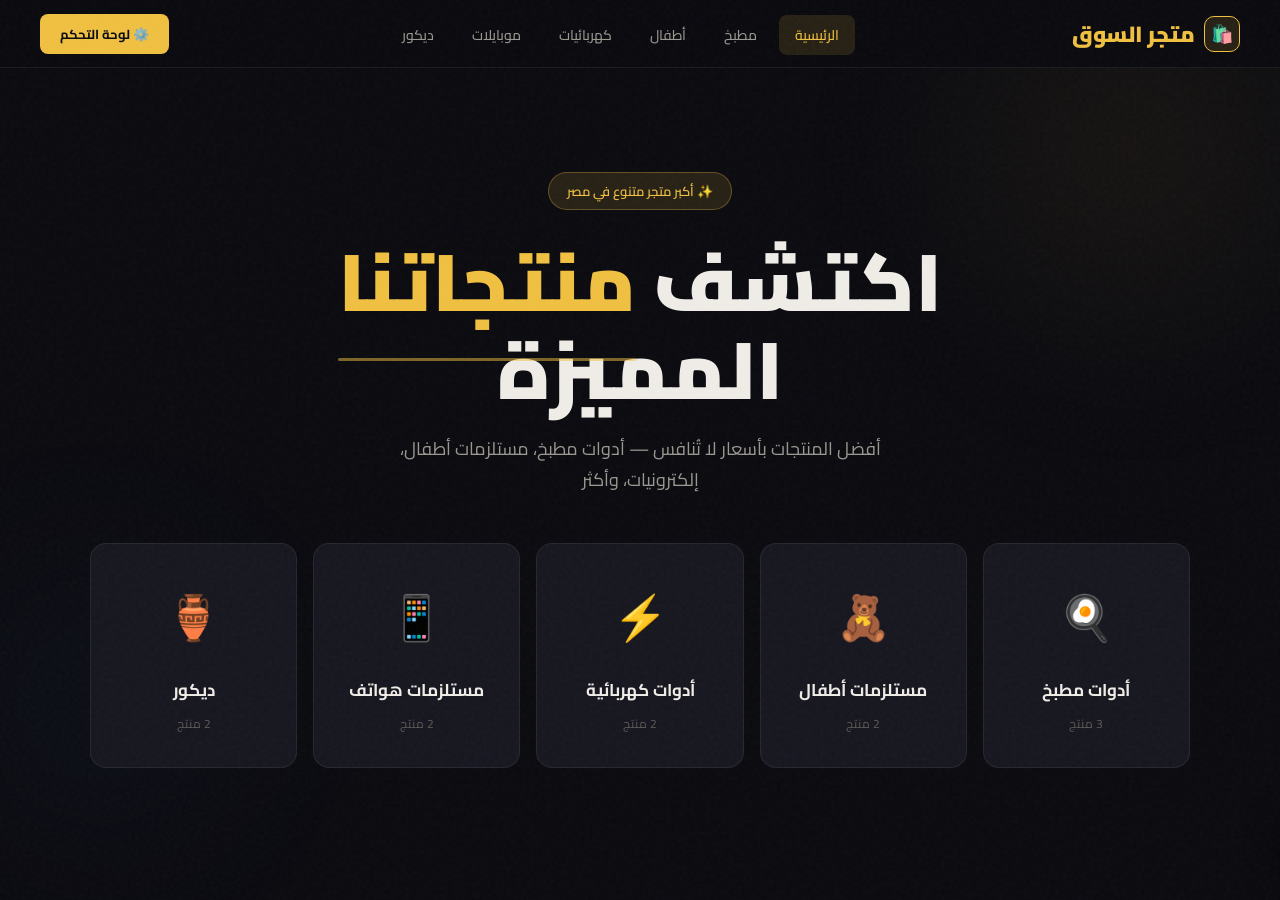
==== index.html @ cfb0d6ce "first commit" ====
<!DOCTYPE html>
<html lang="ar" dir="rtl">
<head>
<meta charset="UTF-8">
<meta name="viewport" content="width=device-width, initial-scale=1.0">
<title>متجر السوق | الرئيسية</title>
<link rel="preconnect" href="https://fonts.googleapis.com">
<link href="https://fonts.googleapis.com/css2?family=Cairo:wght@300;400;600;700;900&family=Tajawal:wght@300;400;500;700&display=swap" rel="stylesheet">

<style>
:root {
  --bg: #0a0a0f;
  --bg2: #111118;
  --bg3: #1a1a25;
  --card: #16161f;
  --border: rgba(255,255,255,0.07);
  --border2: rgba(255,255,255,0.12);
  --gold: #f0c040;
  --gold2: #e0a820;
  --gold-dim: rgba(240,192,64,0.12);
  --gold-glow: rgba(240,192,64,0.25);
  --text: #f0ede8;
  --text2: #9b9890;
  --text3: #5c5a56;
  --green: #2dd47a;
  --green-dim: rgba(45,212,122,0.12);
  --red: #f05060;
  --red-dim: rgba(240,80,96,0.12);
  --blue: #5090f0;
  --blue-dim: rgba(80,144,240,0.12);
  --purple: #a060f0;
  --purple-dim: rgba(160,96,240,0.12);
  --radius: 16px;
  --radius-sm: 10px;
  --shadow: 0 8px 40px rgba(0,0,0,0.6);
}

* { margin:0; padding:0; box-sizing:border-box; }

html { scroll-behavior:smooth; }

body {
  font-family:'Cairo', sans-serif;
  background: var(--bg);
  color: var(--text);
  direction: rtl;
  min-height: 100vh;
  overflow-x: hidden;
}

/* ── Noise texture overlay ── */
body::before {
  content:'';
  position: fixed;
  inset:0;
  background-image: url("data:image/svg+xml,%3Csvg viewBox='0 0 256 256' xmlns='http://www.w3.org/2000/svg'%3E%3Cfilter id='n'%3E%3CfeTurbulence type='fractalNoise' baseFrequency='0.9' numOctaves='4' stitchTiles='stitch'/%3E%3C/filter%3E%3Crect width='100%25' height='100%25' filter='url(%23n)' opacity='0.035'/%3E%3C/svg%3E");
  pointer-events:none;
  z-index: 9999;
}

/* ── Scrollbar ── */
::-webkit-scrollbar { width:5px; }
::-webkit-scrollbar-track { background: var(--bg); }
::-webkit-scrollbar-thumb { background: var(--border2); border-radius:10px; }

/* ══════════════ NAVBAR ══════════════ */
.navbar {
  position: fixed;
  top:0; right:0; left:0;
  z-index: 100;
  padding: 0 40px;
  height: 68px;
  display: flex;
  align-items: center;
  justify-content: space-between;
  background: rgba(10,10,15,0.85);
  backdrop-filter: blur(20px);
  border-bottom: 1px solid var(--border);
}

.logo {
  font-size: 22px;
  font-weight: 900;
  color: var(--gold);
  letter-spacing: -0.5px;
  display: flex;
  align-items: center;
  gap: 10px;
  text-decoration: none;
}
.logo-icon {
  width: 36px; height: 36px;
  background: var(--gold-dim);
  border: 1px solid var(--gold);
  border-radius: 10px;
  display: flex; align-items: center; justify-content: center;
  font-size: 18px;
}

.nav-links {
  display: flex;
  gap: 6px;
  list-style: none;
}
.nav-links a {
  text-decoration: none;
  color: var(--text2);
  font-size: 14px;
  font-weight: 500;
  padding: 7px 16px;
  border-radius: 8px;
  transition: all 0.2s;
}
.nav-links a:hover { color:var(--text); background: var(--bg3); }
.nav-links a.active { color:var(--gold); background: var(--gold-dim); }

.nav-actions {
  display: flex;
  gap: 10px;
  align-items: center;
}

.btn-admin {
  background: var(--gold);
  color: #0a0a0f;
  border: none;
  padding: 8px 20px;
  border-radius: 8px;
  font-family: 'Cairo', sans-serif;
  font-size: 13px;
  font-weight: 700;
  cursor: pointer;
  transition: all 0.2s;
}
.btn-admin:hover { background: var(--gold2); transform: translateY(-1px); }

/* ══════════════ HERO ══════════════ */
.hero {
  min-height: 100vh;
  display: flex;
  flex-direction: column;
  align-items: center;
  justify-content: center;
  text-align: center;
  padding: 100px 24px 60px;
  position: relative;
  overflow: hidden;
}

.hero-bg-circle {
  position: absolute;
  border-radius: 50%;
  filter: blur(80px);
  pointer-events: none;
}
.hero-bg-circle.c1 {
  width: 500px; height: 500px;
  background: radial-gradient(circle, rgba(240,192,64,0.08) 0%, transparent 70%);
  top: -100px; right: -100px;
}
.hero-bg-circle.c2 {
  width: 400px; height: 400px;
  background: radial-gradient(circle, rgba(80,144,240,0.06) 0%, transparent 70%);
  bottom: 0; left: -100px;
}

.hero-badge {
  display: inline-flex;
  align-items: center;
  gap: 8px;
  background: var(--gold-dim);
  border: 1px solid rgba(240,192,64,0.3);
  color: var(--gold);
  padding: 6px 18px;
  border-radius: 50px;
  font-size: 13px;
  font-weight: 600;
  margin-bottom: 28px;
  animation: fadeSlideDown 0.6s ease;
}

.hero h1 {
  font-size: clamp(42px, 7vw, 80px);
  font-weight: 900;
  line-height: 1.1;
  margin-bottom: 20px;
  animation: fadeSlideDown 0.7s ease;
}
.hero h1 span {
  color: var(--gold);
  position: relative;
}
.hero h1 span::after {
  content:'';
  position: absolute;
  bottom: -4px; right:0; left:0;
  height: 3px;
  background: var(--gold);
  border-radius: 2px;
  opacity: 0.5;
}

.hero-sub {
  font-size: 18px;
  color: var(--text2);
  max-width: 540px;
  line-height: 1.7;
  margin-bottom: 48px;
  font-weight: 400;
  animation: fadeSlideDown 0.8s ease;
}

/* ══════════════ CATEGORIES GRID ══════════════ */
.categories {
  display: grid;
  grid-template-columns: repeat(auto-fit, minmax(200px, 1fr));
  gap: 16px;
  max-width: 1100px;
  width: 100%;
  animation: fadeSlideDown 0.9s ease;
}

.cat-card {
  background: var(--card);
  border: 1px solid var(--border);
  border-radius: var(--radius);
  padding: 32px 24px;
  cursor: pointer;
  transition: all 0.3s cubic-bezier(0.34, 1.56, 0.64, 1);
  text-align: center;
  position: relative;
  overflow: hidden;
  text-decoration: none;
  display: block;
}

.cat-card::before {
  content:'';
  position: absolute;
  inset:0;
  opacity:0;
  transition: opacity 0.3s;
  border-radius: var(--radius);
}
.cat-card:hover::before { opacity:1; }
.cat-card:hover { transform: translateY(-6px) scale(1.02); border-color: var(--border2); box-shadow: var(--shadow); }

.cat-card[data-color="gold"]::before { background: var(--gold-dim); }
.cat-card[data-color="blue"]::before { background: var(--blue-dim); }
.cat-card[data-color="green"]::before { background: var(--green-dim); }
.cat-card[data-color="purple"]::before { background: var(--purple-dim); }
.cat-card[data-color="red"]::before { background: var(--red-dim); }

.cat-card[data-color="gold"]:hover { border-color: var(--gold); box-shadow: 0 8px 40px rgba(240,192,64,0.15); }
.cat-card[data-color="blue"]:hover { border-color: var(--blue); box-shadow: 0 8px 40px rgba(80,144,240,0.15); }
.cat-card[data-color="green"]:hover { border-color: var(--green); box-shadow: 0 8px 40px rgba(45,212,122,0.15); }
.cat-card[data-color="purple"]:hover { border-color: var(--purple); box-shadow: 0 8px 40px rgba(160,96,240,0.15); }
.cat-card[data-color="red"]:hover { border-color: var(--red); box-shadow: 0 8px 40px rgba(240,80,96,0.15); }

.cat-icon {
  font-size: 44px;
  margin-bottom: 16px;
  display: block;
  transition: transform 0.3s;
}
.cat-card:hover .cat-icon { transform: scale(1.15) rotate(-5deg); }

.cat-name {
  font-size: 17px;
  font-weight: 700;
  color: var(--text);
  margin-bottom: 6px;
}
.cat-count {
  font-size: 12px;
  color: var(--text3);
  font-weight: 400;
}

/* ══════════════ PRODUCTS PAGE ══════════════ */
.page {
  display: none;
  min-height: 100vh;
  padding: 100px 24px 60px;
  max-width: 1200px;
  margin: 0 auto;
}
.page.active { display: block; animation: fadeIn 0.4s ease; }

.page-header {
  display: flex;
  align-items: center;
  justify-content: space-between;
  margin-bottom: 36px;
  flex-wrap: wrap;
  gap: 16px;
}

.back-btn {
  display: flex;
  align-items: center;
  gap: 8px;
  color: var(--text2);
  cursor: pointer;
  font-size: 14px;
  font-weight: 600;
  padding: 8px 16px;
  border-radius: 8px;
  border: 1px solid var(--border);
  background: var(--card);
  transition: all 0.2s;
  font-family: 'Cairo', sans-serif;
}
.back-btn:hover { color:var(--text); border-color:var(--border2); }

.page-title-area { display:flex; align-items:center; gap:12px; }
.page-title { font-size:28px; font-weight:900; }
.page-title-icon { font-size:32px; }

.search-bar {
  display: flex;
  align-items: center;
  gap: 10px;
  background: var(--card);
  border: 1px solid var(--border);
  border-radius: 10px;
  padding: 10px 16px;
  min-width: 260px;
}
.search-bar input {
  background: none;
  border: none;
  outline: none;
  color: var(--text);
  font-family: 'Cairo', sans-serif;
  font-size: 14px;
  width: 100%;
}
.search-bar input::placeholder { color:var(--text3); }

/* ══════════════ PRODUCTS GRID ══════════════ */
.products-grid {
  display: grid;
  grid-template-columns: repeat(auto-fill, minmax(240px, 1fr));
  gap: 20px;
}

.product-card {
  background: var(--card);
  border: 1px solid var(--border);
  border-radius: var(--radius);
  overflow: hidden;
  cursor: pointer;
  transition: all 0.3s ease;
  position: relative;
}
.product-card:hover {
  transform: translateY(-4px);
  border-color: var(--gold);
  box-shadow: 0 8px 40px rgba(240,192,64,0.12);
}

.product-img-wrap {
  position: relative;
  overflow: hidden;
  aspect-ratio: 1;
  background: var(--bg3);
}
.product-img-wrap img {
  width:100%; height:100%;
  object-fit: cover;
  transition: transform 0.4s ease;
}
.product-card:hover .product-img-wrap img { transform: scale(1.08); }

.product-overlay {
  position: absolute;
  inset:0;
  background: rgba(0,0,0,0.6);
  display: flex;
  align-items: center;
  justify-content: center;
  opacity:0;
  transition: opacity 0.3s;
  backdrop-filter: blur(4px);
}
.product-card:hover .product-overlay { opacity:1; }

.overlay-btn {
  background: var(--gold);
  color: #0a0a0f;
  border: none;
  padding: 12px 24px;
  border-radius: 10px;
  font-family: 'Cairo', sans-serif;
  font-size: 15px;
  font-weight: 700;
  cursor: pointer;
  display: flex;
  align-items: center;
  gap: 8px;
  transform: translateY(10px);
  transition: all 0.3s;
}
.product-card:hover .overlay-btn { transform: translateY(0); }
.overlay-btn:hover { background: var(--gold2); }

.product-badge {
  position: absolute;
  top:10px; right:10px;
  background: var(--red);
  color: #fff;
  font-size: 11px;
  font-weight: 700;
  padding: 3px 10px;
  border-radius: 50px;
}
.product-badge.new { background: var(--green); color:#0a0a0f; }

.product-info {
  padding: 16px;
}
.product-name {
  font-size: 15px;
  font-weight: 700;
  margin-bottom: 8px;
  color: var(--text);
  white-space: nowrap;
  overflow: hidden;
  text-overflow: ellipsis;
}
.product-footer {
  display: flex;
  align-items: center;
  justify-content: space-between;
}
.product-price {
  font-size: 20px;
  font-weight: 900;
  color: var(--gold);
}
.product-price span { font-size:13px; font-weight:400; color:var(--text3); }

.order-btn {
  background: var(--gold-dim);
  color: var(--gold);
  border: 1px solid rgba(240,192,64,0.3);
  padding: 8px 16px;
  border-radius: 8px;
  font-family: 'Cairo', sans-serif;
  font-size: 13px;
  font-weight: 700;
  cursor: pointer;
  transition: all 0.2s;
  white-space: nowrap;
}
.order-btn:hover { background: var(--gold); color:#0a0a0f; }

/* Loading skeleton */
.skeleton { background: linear-gradient(90deg, var(--bg3) 25%, var(--bg2) 50%, var(--bg3) 75%); background-size: 200% 100%; animation: shimmer 1.5s infinite; border-radius:8px; }
@keyframes shimmer { to { background-position: -200% 0; } }

/* ══════════════ ANIMATIONS ══════════════ */
@keyframes fadeSlideDown { from { opacity:0; transform:translateY(-20px); } to { opacity:1; transform:translateY(0); } }
@keyframes fadeIn { from { opacity:0; } to { opacity:1; } }

/* ══════════════ DASHBOARD ══════════════ */
.dashboard-page {
  display: none;
  min-height: 100vh;
  padding: 88px 0 0;
}
.dashboard-page.active { display: flex; }

.dash-sidebar {
  width: 260px;
  min-height: calc(100vh - 88px);
  background: var(--bg2);
  border-left: 1px solid var(--border);
  padding: 24px 16px;
  flex-shrink: 0;
  position: sticky;
  top: 88px;
  height: calc(100vh - 88px);
  overflow-y: auto;
}

.dash-sidebar h3 {
  font-size:11px;
  text-transform: uppercase;
  letter-spacing: 1.5px;
  color: var(--text3);
  font-weight:600;
  padding: 0 8px;
  margin-bottom:12px;
}

.dash-nav-item {
  display: flex;
  align-items: center;
  gap: 10px;
  padding: 10px 12px;
  border-radius: 9px;
  color: var(--text2);
  cursor: pointer;
  font-size:14px;
  font-weight:500;
  transition: all 0.2s;
  margin-bottom:3px;
}
.dash-nav-item:hover { background:var(--bg3); color:var(--text); }
.dash-nav-item.active { background:var(--gold-dim); color:var(--gold); }
.dash-nav-item .icon { font-size:16px; width:20px; text-align:center; }

.dash-main {
  flex:1;
  padding: 32px;
  overflow-y: auto;
}

.dash-section { display:none; }
.dash-section.active { display:block; animation:fadeIn 0.3s ease; }

.dash-top-bar {
  display:flex; align-items:center; justify-content:space-between;
  margin-bottom:28px;
}
.dash-title { font-size:22px; font-weight:900; }

.btn-primary {
  background: var(--gold);
  color:#0a0a0f;
  border:none; padding:10px 22px;
  border-radius:9px;
  font-family:'Cairo',sans-serif; font-size:14px; font-weight:700;
  cursor:pointer; transition:all 0.2s;
  display:flex; align-items:center; gap:8px;
}
.btn-primary:hover { background:var(--gold2); transform:translateY(-1px); }

/* Stats cards */
.stats-grid {
  display:grid; grid-template-columns:repeat(auto-fit, minmax(180px,1fr)); gap:16px; margin-bottom:32px;
}
.stat-card {
  background:var(--card); border:1px solid var(--border); border-radius:var(--radius); padding:20px;
}
.stat-card .stat-label { font-size:12px; color:var(--text3); font-weight:600; margin-bottom:8px; text-transform:uppercase; letter-spacing:1px; }
.stat-card .stat-value { font-size:28px; font-weight:900; }
.stat-card .stat-change { font-size:12px; color:var(--green); margin-top:4px; }
.stat-card.gold .stat-value { color:var(--gold); }
.stat-card.green .stat-value { color:var(--green); }
.stat-card.blue .stat-value { color:var(--blue); }
.stat-card.red .stat-value { color:var(--red); }

/* Table */
.table-wrap {
  background:var(--card); border:1px solid var(--border); border-radius:var(--radius); overflow:hidden;
}
.data-table { width:100%; border-collapse:collapse; }
.data-table th {
  text-align:right; padding:14px 16px;
  font-size:12px; font-weight:700; color:var(--text3);
  text-transform:uppercase; letter-spacing:0.8px;
  background:var(--bg3); border-bottom:1px solid var(--border);
}
.data-table td {
  padding:14px 16px; font-size:13px; border-bottom:1px solid var(--border);
  vertical-align:middle;
}
.data-table tr:last-child td { border-bottom:none; }
.data-table tr:hover td { background:var(--bg3); }

.status-badge {
  display:inline-flex; align-items:center; gap:6px;
  padding:4px 12px; border-radius:50px; font-size:12px; font-weight:700;
}
.status-badge.pending { background:rgba(240,192,64,0.12); color:var(--gold); }
.status-badge.done { background:var(--green-dim); color:var(--green); }
.status-badge.cancelled { background:var(--red-dim); color:var(--red); }
.status-badge.processing { background:var(--blue-dim); color:var(--blue); }

.action-btn {
  background:none; border:1px solid var(--border); padding:5px 12px;
  border-radius:7px; font-family:'Cairo',sans-serif; font-size:12px;
  color:var(--text2); cursor:pointer; transition:all 0.2s; margin:0 2px;
}
.action-btn:hover { border-color:var(--border2); color:var(--text); }
.action-btn.danger:hover { border-color:var(--red); color:var(--red); }

/* Forms */
.form-grid { display:grid; grid-template-columns:1fr 1fr; gap:20px; }
.form-group { display:flex; flex-direction:column; gap:7px; }
.form-group.full { grid-column: 1/-1; }
.form-label { font-size:13px; font-weight:600; color:var(--text2); }
.form-input, .form-select, .form-textarea {
  background:var(--bg3); border:1px solid var(--border);
  border-radius:9px; padding:11px 14px;
  color:var(--text); font-family:'Cairo',sans-serif; font-size:14px;
  transition:border-color 0.2s; outline:none;
  width:100%;
}
.form-input:focus, .form-select:focus, .form-textarea:focus {
  border-color: var(--gold);
}
.form-textarea { resize:vertical; min-height:100px; }
.form-select option { background:var(--bg3); }

.modal-overlay {
  display:none; position:fixed; inset:0;
  background:rgba(0,0,0,0.8); backdrop-filter:blur(8px);
  z-index:200; align-items:center; justify-content:center; padding:24px;
}
.modal-overlay.open { display:flex; animation:fadeIn 0.2s; }
.modal-box {
  background:var(--bg2); border:1px solid var(--border2);
  border-radius:var(--radius); padding:32px; width:100%; max-width:600px;
  max-height:90vh; overflow-y:auto;
}
.modal-header {
  display:flex; align-items:center; justify-content:space-between;
  margin-bottom:24px;
}
.modal-title { font-size:20px; font-weight:900; }
.modal-close {
  width:32px; height:32px; border-radius:8px;
  background:var(--bg3); border:1px solid var(--border);
  color:var(--text2); font-size:18px; cursor:pointer;
  display:flex; align-items:center; justify-content:center;
  transition:all 0.2s;
}
.modal-close:hover { color:var(--red); border-color:var(--red); }

/* Toast */
.toast {
  position:fixed; bottom:24px; right:24px; z-index:500;
  background:var(--card); border:1px solid var(--border2);
  border-radius:12px; padding:14px 20px;
  display:flex; align-items:center; gap:12px;
  font-size:14px; font-weight:600; max-width:320px;
  transform:translateX(120%); transition:transform 0.4s cubic-bezier(0.34,1.56,0.64,1);
  box-shadow: 0 8px 32px rgba(0,0,0,0.5);
}
.toast.show { transform:translateX(0); }
.toast.success { border-right:3px solid var(--green); }
.toast.error { border-right:3px solid var(--red); }
.toast-icon { font-size:20px; }

/* Empty state */
.empty-state {
  text-align:center; padding:60px 24px;
  color:var(--text3);
}
.empty-state .empty-icon { font-size:56px; margin-bottom:16px; display:block; }
.empty-state h3 { font-size:18px; color:var(--text2); margin-bottom:8px; }

/* Responsive */
@media (max-width:768px) {
  .navbar { padding:0 16px; }
  .nav-links { display:none; }
  .hero h1 { font-size:36px; }
  .categories { grid-template-columns:repeat(2,1fr); }
  .products-grid { grid-template-columns:repeat(2,1fr); gap:12px; }
  .dashboard-page { flex-direction:column; }
  .dash-sidebar { width:100%; min-height:auto; position:static; height:auto; }
  .dash-main { padding:16px; }
  .form-grid { grid-template-columns:1fr; }
  .page { padding:90px 16px 40px; }
  .stats-grid { grid-template-columns:repeat(2,1fr); }
}
@media (max-width:480px) {
  .categories { grid-template-columns:1fr 1fr; }
  .products-grid { grid-template-columns:1fr 1fr; }
}
</style>
</head>
<body>

<!-- ══════════ NAVBAR ══════════ -->
<nav class="navbar">
  <a class="logo" href="#" onclick="showPage('home')">
    <div class="logo-icon">🛍️</div>
    متجر السوق
  </a>
  <ul class="nav-links">
    <li><a href="#" class="active" onclick="showPage('home');setActiveNav(this)">الرئيسية</a></li>
    <li><a href="#" onclick="showCat('kitchen');setActiveNav(this)">مطبخ</a></li>
    <li><a href="#" onclick="showCat('kids');setActiveNav(this)">أطفال</a></li>
    <li><a href="#" onclick="showCat('electric');setActiveNav(this)">كهربائيات</a></li>
    <li><a href="#" onclick="showCat('phones');setActiveNav(this)">موبايلات</a></li>
    <li><a href="#" onclick="showCat('decor');setActiveNav(this)">ديكور</a></li>
  </ul>
  <div class="nav-actions">
    <button class="btn-admin" onclick="showDashboard()">⚙️ لوحة التحكم</button>
  </div>
</nav>

<!-- ══════════ HOME PAGE ══════════ -->
<div id="page-home" class="page active" style="max-width:100%;padding:0;">
  <section class="hero">
    <div class="hero-bg-circle c1"></div>
    <div class="hero-bg-circle c2"></div>
    <div class="hero-badge">✨ أكبر متجر متنوع في مصر</div>
    <h1>اكتشف <span>منتجاتنا</span><br>المميزة</h1>
    <p class="hero-sub">أفضل المنتجات بأسعار لا تُنافس — أدوات مطبخ، مستلزمات أطفال، إلكترونيات، وأكثر</p>
    <div class="categories">
      <a class="cat-card" data-color="gold" onclick="showCat('kitchen')" href="#">
        <span class="cat-icon">🍳</span>
        <div class="cat-name">أدوات مطبخ</div>
        <div class="cat-count" id="cnt-kitchen">جار التحميل...</div>
      </a>
      <a class="cat-card" data-color="blue" onclick="showCat('kids')" href="#">
        <span class="cat-icon">🧸</span>
        <div class="cat-name">مستلزمات أطفال</div>
        <div class="cat-count" id="cnt-kids">جار التحميل...</div>
      </a>
      <a class="cat-card" data-color="green" onclick="showCat('electric')" href="#">
        <span class="cat-icon">⚡</span>
        <div class="cat-name">أدوات كهربائية</div>
        <div class="cat-count" id="cnt-electric">جار التحميل...</div>
      </a>
      <a class="cat-card" data-color="purple" onclick="showCat('phones')" href="#">
        <span class="cat-icon">📱</span>
        <div class="cat-name">مستلزمات هواتف</div>
        <div class="cat-count" id="cnt-phones">جار التحميل...</div>
      </a>
      <a class="cat-card" data-color="red" onclick="showCat('decor')" href="#">
        <span class="cat-icon">🏺</span>
        <div class="cat-name">ديكور</div>
        <div class="cat-count" id="cnt-decor">جار التحميل...</div>
      </a>
    </div>
  </section>
</div>

<!-- ══════════ PRODUCTS PAGE ══════════ -->
<div id="page-products" class="page" style="padding-top:100px;">
  <div class="page-header">
    <button class="back-btn" onclick="showPage('home')">← رجوع للرئيسية</button>
    <div class="page-title-area">
      <span class="page-title-icon" id="cat-icon-display"></span>
      <h1 class="page-title" id="cat-title-display">المنتجات</h1>
    </div>
    <div class="search-bar">
      <span>🔍</span>
      <input type="text" placeholder="ابحث عن منتج..." id="search-input" oninput="filterProducts()">
    </div>
  </div>
  <div class="products-grid" id="products-grid">
    <!-- Products injected here -->
  </div>
</div>

<!-- ══════════ DASHBOARD PAGE ══════════ -->
<div id="page-dashboard" class="dashboard-page">
  <!-- Sidebar -->
  <aside class="dash-sidebar">
    <h3>الرئيسية</h3>
    <div class="dash-nav-item active" onclick="showDashSection('overview',this)">
      <span class="icon">📊</span> نظرة عامة
    </div>
    <div style="height:16px"></div>
    <h3>المنتجات</h3>
    <div class="dash-nav-item" onclick="showDashSection('products',this)">
      <span class="icon">📦</span> إدارة المنتجات
    </div>
    <div class="dash-nav-item" onclick="showDashSection('add-product',this)">
      <span class="icon">➕</span> إضافة منتج
    </div>
    <div style="height:16px"></div>
    <h3>الطلبات</h3>
    <div class="dash-nav-item" onclick="showDashSection('orders',this)">
      <span class="icon">🛒</span> إدارة الطلبات
    </div>
    <div style="height:16px"></div>
    <h3>الإعدادات</h3>
    <div class="dash-nav-item" onclick="showDashSection('settings',this)">
      <span class="icon">⚙️</span> الإعدادات
    </div>
    <div style="margin-top:24px; padding-top:24px; border-top:1px solid var(--border);">
      <div class="dash-nav-item" onclick="showPage('home')" style="color:var(--text3)">
        <span class="icon">🏠</span> العودة للمتجر
      </div>
    </div>
  </aside>

  <!-- Main Content -->
  <main class="dash-main">

    <!-- Overview -->
    <div class="dash-section active" id="dash-overview">
      <div class="dash-top-bar">
        <h2 class="dash-title">نظرة عامة</h2>
        <span style="font-size:13px;color:var(--text3);" id="date-now"></span>
      </div>
      <div class="stats-grid">
        <div class="stat-card gold">
          <div class="stat-label">إجمالي الطلبات</div>
          <div class="stat-value" id="stat-orders">0</div>
          <div class="stat-change">↑ جديد اليوم</div>
        </div>
        <div class="stat-card green">
          <div class="stat-label">طلبات منجزة</div>
          <div class="stat-value" id="stat-done">0</div>
          <div class="stat-change">↑ هذا الأسبوع</div>
        </div>
        <div class="stat-card blue">
          <div class="stat-label">إجمالي المنتجات</div>
          <div class="stat-value" id="stat-products">0</div>
          <div class="stat-change">في 5 أقسام</div>
        </div>
        <div class="stat-card red">
          <div class="stat-label">قيد الانتظار</div>
          <div class="stat-value" id="stat-pending">0</div>
          <div class="stat-change">تحتاج متابعة</div>
        </div>
      </div>
      <div class="table-wrap">
        <div style="padding:16px 20px; border-bottom:1px solid var(--border); display:flex; align-items:center; justify-content:space-between;">
          <span style="font-weight:700;">آخر الطلبات</span>
          <button class="action-btn" onclick="showDashSection('orders', document.querySelector('.dash-nav-item:nth-child(6)'))">عرض الكل</button>
        </div>
        <table class="data-table">
          <thead><tr>
            <th>رقم الطلب</th><th>العميل</th><th>المنتج</th><th>السعر</th><th>الحالة</th>
          </tr></thead>
          <tbody id="recent-orders-body"></tbody>
        </table>
      </div>
    </div>

    <!-- Products Management -->
    <div class="dash-section" id="dash-products">
      <div class="dash-top-bar">
        <h2 class="dash-title">إدارة المنتجات</h2>
        <button class="btn-primary" onclick="showDashSection('add-product', null)">➕ إضافة منتج</button>
      </div>
      <div style="margin-bottom:16px;">
        <select class="form-select" style="width:200px;" onchange="filterDashProducts(this.value)" id="dash-cat-filter">
          <option value="">كل الأقسام</option>
          <option value="kitchen">أدوات مطبخ</option>
          <option value="kids">مستلزمات أطفال</option>
          <option value="electric">أدوات كهربائية</option>
          <option value="phones">مستلزمات هواتف</option>
          <option value="decor">ديكور</option>
        </select>
      </div>
      <div class="table-wrap">
        <table class="data-table">
          <thead><tr>
            <th>الصورة</th><th>اسم المنتج</th><th>القسم</th><th>السعر</th><th>إجراءات</th>
          </tr></thead>
          <tbody id="dash-products-body"></tbody>
        </table>
      </div>
    </div>

    <!-- Add Product -->
    <div class="dash-section" id="dash-add-product">
      <div class="dash-top-bar">
        <h2 class="dash-title" id="product-form-title">إضافة منتج جديد</h2>
      </div>
      <div class="table-wrap" style="padding:28px;">
        <div class="form-grid">
          <div class="form-group">
            <label class="form-label">اسم المنتج *</label>
            <input class="form-input" type="text" id="p-name" placeholder="مثال: طاسة ضغط 10 لتر">
          </div>
          <div class="form-group">
            <label class="form-label">القسم *</label>
            <select class="form-select" id="p-cat">
              <option value="kitchen">أدوات مطبخ</option>
              <option value="kids">مستلزمات أطفال</option>
              <option value="electric">أدوات كهربائية</option>
              <option value="phones">مستلزمات هواتف</option>
              <option value="decor">ديكور</option>
            </select>
          </div>
          <div class="form-group">
            <label class="form-label">السعر (جنيه) *</label>
            <input class="form-input" type="number" id="p-price" placeholder="150">
          </div>
          <div class="form-group">
            <label class="form-label">رابط الصورة</label>
            <input class="form-input" type="url" id="p-img" placeholder="https://...">
          </div>
          <div class="form-group full">
            <label class="form-label">وصف المنتج</label>
            <textarea class="form-textarea" id="p-description" placeholder="وصف مختصر للمنتج..."></textarea>
          </div>
          <div class="form-group">
            <label class="form-label">شارة</label>
            <select class="form-select" id="p-badge">
              <option value="">بدون</option>
              <option value="new">جديد</option>
              <option value="sale">خصم</option>
            </select>
          </div>
        </div>
        <div style="margin-top:24px; display:flex; gap:12px;">
          <button class="btn-primary" onclick="saveProduct()">💾 حفظ المنتج</button>
          <button class="action-btn" onclick="resetProductForm()">🔄 مسح</button>
        </div>
      </div>
    </div>

    <!-- Orders Management -->
    <div class="dash-section" id="dash-orders">
      <div class="dash-top-bar">
        <h2 class="dash-title">إدارة الطلبات</h2>
        <select class="form-select" style="width:180px;" onchange="filterOrdersByStatus(this.value)">
          <option value="">كل الطلبات</option>
          <option value="pending">قيد الانتظار</option>
          <option value="processing">قيد التجهيز</option>
          <option value="done">منجز</option>
          <option value="cancelled">ملغي</option>
        </select>
      </div>
      <div class="table-wrap">
        <table class="data-table">
          <thead><tr>
            <th>رقم الطلب</th><th>التاريخ</th><th>العميل</th><th>المنتج</th><th>الكمية</th><th>الإجمالي</th><th>الحالة</th><th>إجراءات</th>
          </tr></thead>
          <tbody id="orders-body"></tbody>
        </table>
      </div>
    </div>

    <!-- Settings -->
    <div class="dash-section" id="dash-settings">
      <div class="dash-top-bar">
        <h2 class="dash-title">الإعدادات</h2>
      </div>
      <div class="table-wrap" style="padding:28px;">
        <h3 style="margin-bottom:20px; font-size:16px;">إعدادات Supabase</h3>
        <div class="form-grid">
          <div class="form-group full">
            <label class="form-label">Supabase URL</label>
            <input class="form-input" type="url" id="cfg-supabase-url" placeholder="https://xxxx.supabase.co">
          </div>
          <div class="form-group full">
            <label class="form-label">Supabase Anon Key</label>
            <input class="form-input" type="text" id="cfg-supabase-key" placeholder="eyJhbGciOiJIUzI1NiIs...">
          </div>
        </div>
        <hr style="border:none; border-top:1px solid var(--border); margin:28px 0;">
        <h3 style="margin-bottom:20px; font-size:16px;">إعدادات واتساب</h3>
        <div class="form-grid">
          <div class="form-group">
            <label class="form-label">رقم واتساب الأعمال</label>
            <input class="form-input" type="text" id="cfg-wa-number" placeholder="201XXXXXXXXX">
          </div>
          <div class="form-group">
            <label class="form-label">WhatsApp Phone Number ID</label>
            <input class="form-input" type="text" id="cfg-wa-phone-id" placeholder="من Meta Developer">
          </div>
          <div class="form-group full">
            <label class="form-label">WhatsApp Access Token</label>
            <input class="form-input" type="text" id="cfg-wa-token" placeholder="EAAxxxxxx...">
          </div>
        </div>
        <hr style="border:none; border-top:1px solid var(--border); margin:28px 0;">
        <h3 style="margin-bottom:20px; font-size:16px;">إعدادات Google Sheets</h3>
        <div class="form-grid">
          <div class="form-group full">
            <label class="form-label">Google Apps Script Web App URL</label>
            <input class="form-input" type="url" id="cfg-sheets-url" placeholder="https://script.google.com/macros/s/xxxx/exec">
          </div>
        </div>
        <div style="margin-top:24px; display:flex; gap:12px;">
          <button class="btn-primary" onclick="saveSettings()">💾 حفظ الإعدادات</button>
          <button class="action-btn" onclick="testConnection()">🔌 اختبار الاتصال</button>
        </div>
      </div>
    </div>

  </main>
</div>

<!-- ══════════ EDIT PRODUCT MODAL ══════════ -->
<div class="modal-overlay" id="edit-modal">
  <div class="modal-box">
    <div class="modal-header">
      <h3 class="modal-title">تعديل المنتج</h3>
      <button class="modal-close" onclick="closeModal('edit-modal')">✕</button>
    </div>
    <div class="form-grid">
      <input type="hidden" id="edit-p-id">
      <div class="form-group">
        <label class="form-label">اسم المنتج</label>
        <input class="form-input" type="text" id="edit-p-name">
      </div>
      <div class="form-group">
        <label class="form-label">القسم</label>
        <select class="form-select" id="edit-p-cat">
          <option value="kitchen">أدوات مطبخ</option>
          <option value="kids">مستلزمات أطفال</option>
          <option value="electric">أدوات كهربائية</option>
          <option value="phones">مستلزمات هواتف</option>
          <option value="decor">ديكور</option>
        </select>
      </div>
      <div class="form-group">
        <label class="form-label">السعر</label>
        <input class="form-input" type="number" id="edit-p-price">
      </div>
      <div class="form-group">
        <label class="form-label">رابط الصورة</label>
        <input class="form-input" type="url" id="edit-p-img">
      </div>
      <div class="form-group full">
        <label class="form-label">الوصف</label>
        <textarea class="form-textarea" id="edit-p-description"></textarea>
      </div>
    </div>
    <div style="margin-top:20px; display:flex; gap:10px;">
      <button class="btn-primary" onclick="updateProduct()">💾 حفظ التغييرات</button>
      <button class="action-btn" onclick="closeModal('edit-modal')">إلغاء</button>
    </div>
  </div>
</div>

<!-- ══════════ ORDER DETAIL MODAL ══════════ -->
<div class="modal-overlay" id="order-modal">
  <div class="modal-box">
    <div class="modal-header">
      <h3 class="modal-title">تفاصيل الطلب <span id="order-modal-id"></span></h3>
      <button class="modal-close" onclick="closeModal('order-modal')">✕</button>
    </div>
    <div id="order-detail-content"></div>
  </div>
</div>

<!-- ══════════ TOAST ══════════ -->
<div class="toast" id="toast">
  <span class="toast-icon" id="toast-icon">✅</span>
  <span id="toast-msg">تم بنجاح</span>
</div>

<!-- ══════════════ SCRIPT ══════════════ -->
<script>
/* ─── CONFIG ─── */
let CONFIG = {
  supabaseUrl: localStorage.getItem('supabase_url') || 'https://ijpdwjmevzxihziuxgmw.supabase.co',
  supabaseKey: localStorage.getItem('supabase_key') || 'sb_publishable_0L2vAQMsVxi1aYEmGTalxQ_iMZ3jnsz',
  waNumber:    localStorage.getItem('wa_number')    || '201100133486',
  sheetsUrl:   localStorage.getItem('sheets_url')   || '',
};

/* ─── DEMO DATA (used when Supabase not configured) ─── */
let products = JSON.parse(localStorage.getItem('products') || 'null') || [
  { id:1, name:'طاسة ضغط 10 لتر', cat:'kitchen', price:299, img:'https://images.unsplash.com/photo-1585515320310-259814833e62?w=400&h=400&fit=crop', badge:'new', description:'طاسة ضغط عالية الجودة' },
  { id:2, name:'طقم سكاكين 6 قطع', cat:'kitchen', price:149, img:'https://images.unsplash.com/photo-1593618998160-e34014e67546?w=400&h=400&fit=crop', badge:'', description:'طقم سكاكين ستانلس ستيل' },
  { id:3, name:'مسطرة فرن غير لاصقة', cat:'kitchen', price:89, img:'https://images.unsplash.com/photo-1556909114-f6e7ad7d3136?w=400&h=400&fit=crop', badge:'sale', description:'مسطرة فرن مقاس 30×40' },
  { id:4, name:'كرسي أطفال قابل للطي', cat:'kids', price:199, img:'https://images.unsplash.com/photo-1566996533071-2c578080c06e?w=400&h=400&fit=crop', badge:'new', description:'كرسي متعدد الاستخدامات' },
  { id:5, name:'مجموعة ألعاب تعليمية', cat:'kids', price:120, img:'https://images.unsplash.com/photo-1558618666-fcd25c85cd64?w=400&h=400&fit=crop', badge:'', description:'ألعاب تعليمية للأعمار 3-8 سنوات' },
  { id:6, name:'شاحن سريع 65W', cat:'electric', price:249, img:'https://images.unsplash.com/photo-1588872657578-7efd1f1555ed?w=400&h=400&fit=crop', badge:'new', description:'شاحن USB-C سريع 65 واط' },
  { id:7, name:'مروحة USB صغيرة', cat:'electric', price:79, img:'https://images.unsplash.com/photo-1563291074-2bf8677ac0e5?w=400&h=400&fit=crop', badge:'', description:'مروحة USB للمكتب أو السيارة' },
  { id:8, name:'كفر موبايل iPhone 15', cat:'phones', price:69, img:'https://images.unsplash.com/photo-1601784551446-20c9e07cdbdb?w=400&h=400&fit=crop', badge:'', description:'كفر حماية عالية الجودة' },
  { id:9, name:'سماعة بلوتوث TWS', cat:'phones', price:189, img:'https://images.unsplash.com/photo-1590658268037-6bf12165a8df?w=400&h=400&fit=crop', badge:'sale', description:'سماعة لاسلكية صوت نقي' },
  { id:10, name:'إطار صور خشبي', cat:'decor', price:45, img:'https://images.unsplash.com/photo-1513519245088-0e12902e5a38?w=400&h=400&fit=crop', badge:'', description:'إطار خشبي مقاس 20×30' },
  { id:11, name:'شمعة عطرية فاخرة', cat:'decor', price:99, img:'https://images.unsplash.com/photo-1602178566655-8d1a2e0ef8e5?w=400&h=400&fit=crop', badge:'new', description:'شمعة عطرية تدوم 50 ساعة' },
];

let orders = JSON.parse(localStorage.getItem('orders') || '[]');
let editingProductId = null;
let currentCat = '';
let allProducts = [...products];

/* ─── SUPABASE CLIENT ─── */
function supaClient() {
  if (!CONFIG.supabaseUrl || !CONFIG.supabaseKey) return null;
  return {
    from: (table) => ({
      select: (cols='*') => fetch(`${CONFIG.supabaseUrl}/rest/v1/${table}?select=${cols}`,{
        headers:{'apikey':CONFIG.supabaseKey,'Authorization':'Bearer '+CONFIG.supabaseKey}
      }).then(r=>r.json()),
      insert: (data) => fetch(`${CONFIG.supabaseUrl}/rest/v1/${table}`,{
        method:'POST',
        headers:{'apikey':CONFIG.supabaseKey,'Authorization':'Bearer '+CONFIG.supabaseKey,'Content-Type':'application/json','Prefer':'return=representation'},
        body: JSON.stringify(data)
      }).then(r=>r.json()),
      update: (data) => ({
        eq: (col,val) => fetch(`${CONFIG.supabaseUrl}/rest/v1/${table}?${col}=eq.${val}`,{
          method:'PATCH',
          headers:{'apikey':CONFIG.supabaseKey,'Authorization':'Bearer '+CONFIG.supabaseKey,'Content-Type':'application/json','Prefer':'return=representation'},
          body: JSON.stringify(data)
        }).then(r=>r.json())
      }),
      delete: () => ({
        eq: (col,val) => fetch(`${CONFIG.supabaseUrl}/rest/v1/${table}?${col}=eq.${val}`,{
          method:'DELETE',
          headers:{'apikey':CONFIG.supabaseKey,'Authorization':'Bearer '+CONFIG.supabaseKey}
        })
      })
    })
  };
}

async function loadProducts() {
  const sb = supaClient();
  if (sb) {
    try {
      const data = await sb.from('products').select('*');
      if (Array.isArray(data)) { products = data; allProducts = [...data]; }
    } catch(e) { console.log('Supabase not ready, using demo data'); }
  }
  updateCategoryCounts();
}

async function loadOrders() {
  const sb = supaClient();
  if (sb) {
    try {
      const data = await sb.from('orders').select('*');
      if (Array.isArray(data)) orders = data;
    } catch(e) { console.log('Using local orders'); }
  }
  updateStats();
}

/* ─── PAGE NAVIGATION ─── */
function showPage(name) {
  document.querySelectorAll('.page, .dashboard-page').forEach(p => p.classList.remove('active'));
  const el = document.getElementById('page-' + name);
  if (el) el.classList.add('active');
  window.scrollTo(0,0);
}

function showDashboard() { showPage('dashboard'); loadOrders(); }

function showCat(cat) {
  currentCat = cat;
  const cats = {
    kitchen:  { name:'أدوات مطبخ', icon:'🍳' },
    kids:     { name:'مستلزمات أطفال', icon:'🧸' },
    electric: { name:'أدوات كهربائية', icon:'⚡' },
    phones:   { name:'مستلزمات هواتف', icon:'📱' },
    decor:    { name:'ديكور', icon:'🏺' },
  };
  const c = cats[cat];
  document.getElementById('cat-title-display').textContent = c.name;
  document.getElementById('cat-icon-display').textContent = c.icon;
  renderProducts(products.filter(p => p.cat === cat));
  showPage('products');
}

function setActiveNav(el) {
  document.querySelectorAll('.nav-links a').forEach(a => a.classList.remove('active'));
  el.classList.add('active');
}

/* ─── PRODUCTS RENDER ─── */
function renderProducts(list) {
  const grid = document.getElementById('products-grid');
  if (!list.length) {
    grid.innerHTML = `<div class="empty-state" style="grid-column:1/-1">
      <span class="empty-icon">📦</span>
      <h3>لا توجد منتجات في هذا القسم</h3>
      <p>يمكنك إضافة منتجات من لوحة التحكم</p>
    </div>`;
    return;
  }
  grid.innerHTML = list.map(p => `
    <div class="product-card" onclick="orderProduct(${p.id})">
      <div class="product-img-wrap">
        <img src="${p.img || 'https://via.placeholder.com/400x400/1a1a25/f0c040?text='+encodeURIComponent(p.name)}" 
             alt="${p.name}" loading="lazy" onerror="this.src='https://via.placeholder.com/400x400/1a1a25/f0c040?text=منتج'">
        ${p.badge ? `<div class="product-badge ${p.badge}">${p.badge==='new'?'جديد':'خصم'}</div>` : ''}
        <div class="product-overlay">
          <button class="overlay-btn">🛒 اطلب الآن</button>
        </div>
      </div>
      <div class="product-info">
        <div class="product-name">${p.name}</div>
        <div class="product-footer">
          <div class="product-price">${p.price}<span> جنيه</span></div>
          <button class="order-btn" onclick="event.stopPropagation();orderProduct(${p.id})">اطلب</button>
        </div>
      </div>
    </div>
  `).join('');
}

function filterProducts() {
  const q = document.getElementById('search-input').value.toLowerCase();
  const filtered = products.filter(p => p.cat === currentCat && p.name.toLowerCase().includes(q));
  renderProducts(filtered);
}

/* ─── WHATSAPP ORDER ─── */
function orderProduct(id) {
  const p = products.find(x => x.id === id);
  if (!p) return;
  const msg = encodeURIComponent(
    `مرحباً! أنا مهتم بطلب:\n\n📦 المنتج: ${p.name}\n💰 السعر: ${p.price} جنيه\n\nهل المنتج متاح؟`
  );
  const num = CONFIG.waNumber.replace(/\D/g,'');
  window.open(`https://wa.me/${num}?text=${msg}`, '_blank');
  toast('✅ تم فتح واتساب!', 'success');
}

/* ─── CATEGORY COUNTS ─── */
function updateCategoryCounts() {
  ['kitchen','kids','electric','phones','decor'].forEach(cat => {
    const el = document.getElementById('cnt-' + cat);
    if (el) {
      const n = products.filter(p => p.cat === cat).length;
      el.textContent = `${n} منتج`;
    }
  });
}

/* ─── DASHBOARD SECTIONS ─── */
function showDashSection(name, el) {
  document.querySelectorAll('.dash-section').forEach(s => s.classList.remove('active'));
  const sec = document.getElementById('dash-' + name);
  if (sec) sec.classList.add('active');
  document.querySelectorAll('.dash-nav-item').forEach(i => i.classList.remove('active'));
  if (el) el.classList.add('active');
  if (name === 'products') renderDashProducts();
  if (name === 'orders') renderOrders();
}

/* ─── STATS ─── */
function updateStats() {
  document.getElementById('stat-orders').textContent = orders.length;
  document.getElementById('stat-done').textContent = orders.filter(o => o.status === 'done').length;
  document.getElementById('stat-products').textContent = products.length;
  document.getElementById('stat-pending').textContent = orders.filter(o => o.status === 'pending').length;
  renderRecentOrders();
}

function renderRecentOrders() {
  const body = document.getElementById('recent-orders-body');
  const recent = [...orders].slice(-5).reverse();
  if (!recent.length) {
    body.innerHTML = `<tr><td colspan="5" style="text-align:center;color:var(--text3);padding:30px;">لا توجد طلبات بعد</td></tr>`;
    return;
  }
  body.innerHTML = recent.map(o => `
    <tr>
      <td style="font-family:monospace;color:var(--text3);">#${o.id}</td>
      <td style="font-weight:600;">${o.customer_name}</td>
      <td>${o.product_name}</td>
      <td style="color:var(--gold);font-weight:700;">${o.total_price} جنيه</td>
      <td>${statusBadge(o.status)}</td>
    </tr>
  `).join('');
}

function statusBadge(s) {
  const map = { pending:'قيد الانتظار', processing:'قيد التجهيز', done:'منجز', cancelled:'ملغي' };
  return `<span class="status-badge ${s}">${map[s]||s}</span>`;
}

/* ─── PRODUCTS CRUD ─── */
function renderDashProducts(filter='') {
  const list = filter ? products.filter(p => p.cat === filter) : products;
  const body = document.getElementById('dash-products-body');
  if (!list.length) {
    body.innerHTML = `<tr><td colspan="5" style="text-align:center;color:var(--text3);padding:30px;">لا توجد منتجات</td></tr>`;
    return;
  }
  const catNames = { kitchen:'مطبخ', kids:'أطفال', electric:'كهربائيات', phones:'موبايلات', decor:'ديكور' };
  body.innerHTML = list.map(p => `
    <tr>
      <td><img src="${p.img||''}" alt="${p.name}" style="width:48px;height:48px;object-fit:cover;border-radius:8px;background:var(--bg3);" onerror="this.style.background='var(--bg3)'"></td>
      <td style="font-weight:600;">${p.name}</td>
      <td><span class="status-badge processing">${catNames[p.cat]||p.cat}</span></td>
      <td style="color:var(--gold);font-weight:700;">${p.price} جنيه</td>
      <td>
        <button class="action-btn" onclick="editProduct(${p.id})">✏️ تعديل</button>
        <button class="action-btn danger" onclick="deleteProduct(${p.id})">🗑️ حذف</button>
      </td>
    </tr>
  `).join('');
}

function filterDashProducts(cat) { renderDashProducts(cat); }

async function saveProduct() {
  const name = document.getElementById('p-name').value.trim();
  const cat  = document.getElementById('p-cat').value;
  const price = parseFloat(document.getElementById('p-price').value);
  const img  = document.getElementById('p-img').value.trim();
  const description = document.getElementById('p-description').value.trim();
  const badge = document.getElementById('p-badge').value;
  if (!name || !price) { toast('⚠️ يرجى ملء الاسم والسعر', 'error'); return; }
  const newP = { id: Date.now(), name, cat, price, img, description, badge };
  products.push(newP); allProducts.push(newP);
  localStorage.setItem('products', JSON.stringify(products));

  const sb = supaClient();
  if (sb) {
    try { await sb.from('products').insert({ name, cat, price: price, img, description, badge }); } catch(e){}
  }

  await sendToSheets({ type:'product', action:'add', ...newP });
  toast('✅ تم إضافة المنتج بنجاح', 'success');
  updateCategoryCounts();
  updateStats();
  resetProductForm();
}

function editProduct(id) {
  const p = products.find(x => x.id === id);
  if (!p) return;
  editingProductId = id;
  document.getElementById('edit-p-id').value = id;
  document.getElementById('edit-p-name').value = p.name;
  document.getElementById('edit-p-cat').value = p.cat;
  document.getElementById('edit-p-price').value = p.price;
  document.getElementById('edit-p-img').value = p.img || '';
  document.getElementById('edit-p-description').value = p.description || '';
  document.getElementById('edit-modal').classList.add('open');
}

async function updateProduct() {
  const id = editingProductId;
  const idx = products.findIndex(x => x.id === id);
  if (idx === -1) return;
  products[idx] = {
    ...products[idx],
    name:  document.getElementById('edit-p-name').value.trim(),
    cat:   document.getElementById('edit-p-cat').value,
    price: parseFloat(document.getElementById('edit-p-price').value),
    img:   document.getElementById('edit-p-img').value.trim(),
    description:  document.getElementById('edit-p-description').value.trim(),
  };
  localStorage.setItem('products', JSON.stringify(products));
  const sb = supaClient();
  if (sb) {
    try { await sb.from('products').update(products[idx]).eq('id', id); } catch(e){}
  }
  closeModal('edit-modal');
  renderDashProducts();
  updateCategoryCounts();
  toast('✅ تم تحديث المنتج', 'success');
}

async function deleteProduct(id) {
  if (!confirm('هل تريد حذف هذا المنتج؟')) return;
  products = products.filter(p => p.id !== id);
  allProducts = allProducts.filter(p => p.id !== id);
  localStorage.setItem('products', JSON.stringify(products));
  const sb = supaClient();
  if (sb) { try { await sb.from('products').delete().eq('id', id); } catch(e){} }
  renderDashProducts();
  updateCategoryCounts();
  toast('🗑️ تم حذف المنتج', 'success');
}

function resetProductForm() {
  ['p-name','p-price','p-img','p-description'].forEach(id => document.getElementById(id).value = '');
  document.getElementById('p-cat').value = 'kitchen';
  document.getElementById('p-badge').value = '';
}

/* ─── ORDERS ─── */
function renderOrders(filter='') {
  const list = filter ? orders.filter(o => o.status === filter) : orders;
  const body = document.getElementById('orders-body');
  if (!list.length) {
    body.innerHTML = `<tr><td colspan="8" style="text-align:center;color:var(--text3);padding:30px;">لا توجد طلبات</td></tr>`;
    return;
  }
  body.innerHTML = [...list].reverse().map(o => `
    <tr>
      <td style="font-family:monospace;color:var(--text3);font-size:11px;">#${String(o.id).slice(-6)}</td>
      <td style="font-size:12px;color:var(--text2);">${o.date||'-'}</td>
      <td style="font-weight:600;">${o.customer_name}</td>
      <td>${o.product_name}</td>
      <td style="text-align:center;">${o.quantity||1}</td>
      <td style="color:var(--gold);font-weight:700;">${o.total_price} جنيه</td>
      <td>
        <select class="form-select" style="padding:4px 8px;font-size:12px;width:130px;" onchange="updateOrderStatus(${o.id}, this.value)">
          <option value="pending"   ${o.status==='pending'?'selected':''}>قيد الانتظار</option>
          <option value="processing" ${o.status==='processing'?'selected':''}>قيد التجهيز</option>
          <option value="done"      ${o.status==='done'?'selected':''}>منجز</option>
          <option value="cancelled" ${o.status==='cancelled'?'selected':''}>ملغي</option>
        </select>
      </td>
      <td>
        <button class="action-btn" onclick="viewOrder(${o.id})">👁️ عرض</button>
      </td>
    </tr>
  `).join('');
}

function filterOrdersByStatus(status) { renderOrders(status); }

async function updateOrderStatus(id, status) {
  const o = orders.find(x => x.id === id);
  if (o) {
    o.status = status;
    localStorage.setItem('orders', JSON.stringify(orders));
    const sb = supaClient();
    if (sb) { try { await sb.from('orders').update({ status }).eq('id', id); } catch(e){} }
    await sendToSheets({ type:'order_update', order_id: id, status });
    toast('✅ تم تحديث حالة الطلب', 'success');
    updateStats();
  }
}

function viewOrder(id) {
  const o = orders.find(x => x.id === id);
  if (!o) return;
  document.getElementById('order-modal-id').textContent = `#${String(id).slice(-6)}`;
  document.getElementById('order-detail-content').innerHTML = `
    <div style="display:grid;grid-template-columns:1fr 1fr;gap:16px;">
      <div><div class="form-label">اسم العميل</div><div style="margin-top:4px;font-weight:600;">${o.customer_name}</div></div>
      <div><div class="form-label">رقم الهاتف</div><div style="margin-top:4px;font-weight:600;">${o.phone}</div></div>
      <div><div class="form-label">المنتج</div><div style="margin-top:4px;">${o.product_name}</div></div>
      <div><div class="form-label">الكمية</div><div style="margin-top:4px;">${o.quantity||1}</div></div>
      <div><div class="form-label">السعر الإجمالي</div><div style="margin-top:4px;color:var(--gold);font-weight:700;">${o.total_price} جنيه</div></div>
      <div><div class="form-label">التاريخ</div><div style="margin-top:4px;color:var(--text2);">${o.date}</div></div>
      <div style="grid-column:1/-1"><div class="form-label">العنوان</div><div style="margin-top:4px;">${o.address||'لم يحدد'}</div></div>
      <div style="grid-column:1/-1"><div class="form-label">ملاحظات</div><div style="margin-top:4px;color:var(--text2);">${o.notes||'لا توجد'}</div></div>
      <div style="grid-column:1/-1"><div class="form-label">الحالة</div><div style="margin-top:8px;">${statusBadge(o.status)}</div></div>
    </div>
    <div style="margin-top:20px;display:flex;gap:10px;flex-wrap:wrap;">
      <a href="https://wa.me/${o.phone}" target="_blank" class="btn-primary" style="text-decoration:none;">💬 تواصل واتساب</a>
      <button class="action-btn" onclick="closeModal('order-modal')">إغلاق</button>
    </div>
  `;
  document.getElementById('order-modal').classList.add('open');
}

/* ─── GOOGLE SHEETS INTEGRATION ─── */
async function sendToSheets(data) {
  const url = CONFIG.sheetsUrl || localStorage.getItem('sheets_url');
  if (!url) return;
  try {
    await fetch(url, {
      method: 'POST',
      mode: 'no-cors',
      headers: { 'Content-Type': 'application/json' },
      body: JSON.stringify(data)
    });
  } catch(e) { console.log('Sheets error:', e); }
}

/* WhatsApp Bot incoming order handler — called by Webhook */
function handleBotOrder(orderData) {
  const order = {
    id: Date.now(),
    date: new Date().toLocaleDateString('ar-EG'),
    customer_name: orderData.name || 'غير محدد',
    phone: orderData.phone || '',
    product_name: orderData.product || '',
    cat: orderData.category || '',
    price: orderData.price || 0,
    quantity: orderData.quantity || 1,
    total_price: (orderData.price||0) * (orderData.quantity||1),
    address: orderData.address || '',
    notes: orderData.notes || '',
    status: 'pending',
    source: 'whatsapp'
  };
  orders.push(order);
  localStorage.setItem('orders', JSON.stringify(orders));
  sendToSheets({ type:'new_order', ...order });
  updateStats();
  return order;
}

/* ─── SETTINGS ─── */
function saveSettings() {
  CONFIG.supabaseUrl = document.getElementById('cfg-supabase-url').value.trim();
  CONFIG.supabaseKey = document.getElementById('cfg-supabase-key').value.trim();
  CONFIG.waNumber    = document.getElementById('cfg-wa-number').value.trim();
  CONFIG.sheetsUrl   = document.getElementById('cfg-sheets-url').value.trim();
  localStorage.setItem('supabase_url',  CONFIG.supabaseUrl);
  localStorage.setItem('supabase_key',  CONFIG.supabaseKey);
  localStorage.setItem('wa_number',     CONFIG.waNumber);
  localStorage.setItem('sheets_url',    CONFIG.sheetsUrl);
  toast('✅ تم حفظ الإعدادات', 'success');
}

async function testConnection() {
  if (!CONFIG.supabaseUrl) { toast('⚠️ أدخل Supabase URL أولاً', 'error'); return; }
  try {
    const res = await fetch(CONFIG.supabaseUrl + '/rest/v1/', {
      headers:{ 'apikey': CONFIG.supabaseKey }
    });
    if (res.ok) toast('✅ الاتصال ناجح!', 'success');
    else toast('❌ فشل الاتصال', 'error');
  } catch(e) { toast('❌ تعذر الاتصال', 'error'); }
}

/* ─── MODAL ─── */
function closeModal(id) { document.getElementById(id).classList.remove('open'); }
document.querySelectorAll('.modal-overlay').forEach(m => {
  m.addEventListener('click', e => { if (e.target === m) m.classList.remove('open'); });
});

/* ─── TOAST ─── */
let toastTimer;
function toast(msg, type='success') {
  const el = document.getElementById('toast');
  document.getElementById('toast-msg').textContent = msg;
  document.getElementById('toast-icon').textContent = type === 'success' ? '✅' : '⚠️';
  el.className = `toast show ${type}`;
  clearTimeout(toastTimer);
  toastTimer = setTimeout(() => el.classList.remove('show'), 3500);
}

/* ─── LOAD SETTINGS FROM STORAGE ─── */
function loadSettings() {
  document.getElementById('cfg-supabase-url').value = CONFIG.supabaseUrl;
  document.getElementById('cfg-supabase-key').value = CONFIG.supabaseKey;
  document.getElementById('cfg-wa-number').value = CONFIG.waNumber;
  document.getElementById('cfg-sheets-url').value = CONFIG.sheetsUrl;
  document.getElementById('cfg-wa-phone-id').value = localStorage.getItem('wa_phone_id') || '';
  document.getElementById('cfg-wa-token').value = localStorage.getItem('wa_token') || '';
}

/* ─── INIT ─── */
document.getElementById('date-now').textContent = new Date().toLocaleDateString('ar-EG', {
  weekday:'long', year:'numeric', month:'long', day:'numeric'
});

loadProducts().then(() => { updateCategoryCounts(); updateStats(); });
loadSettings();
</script>
</body>
</html>
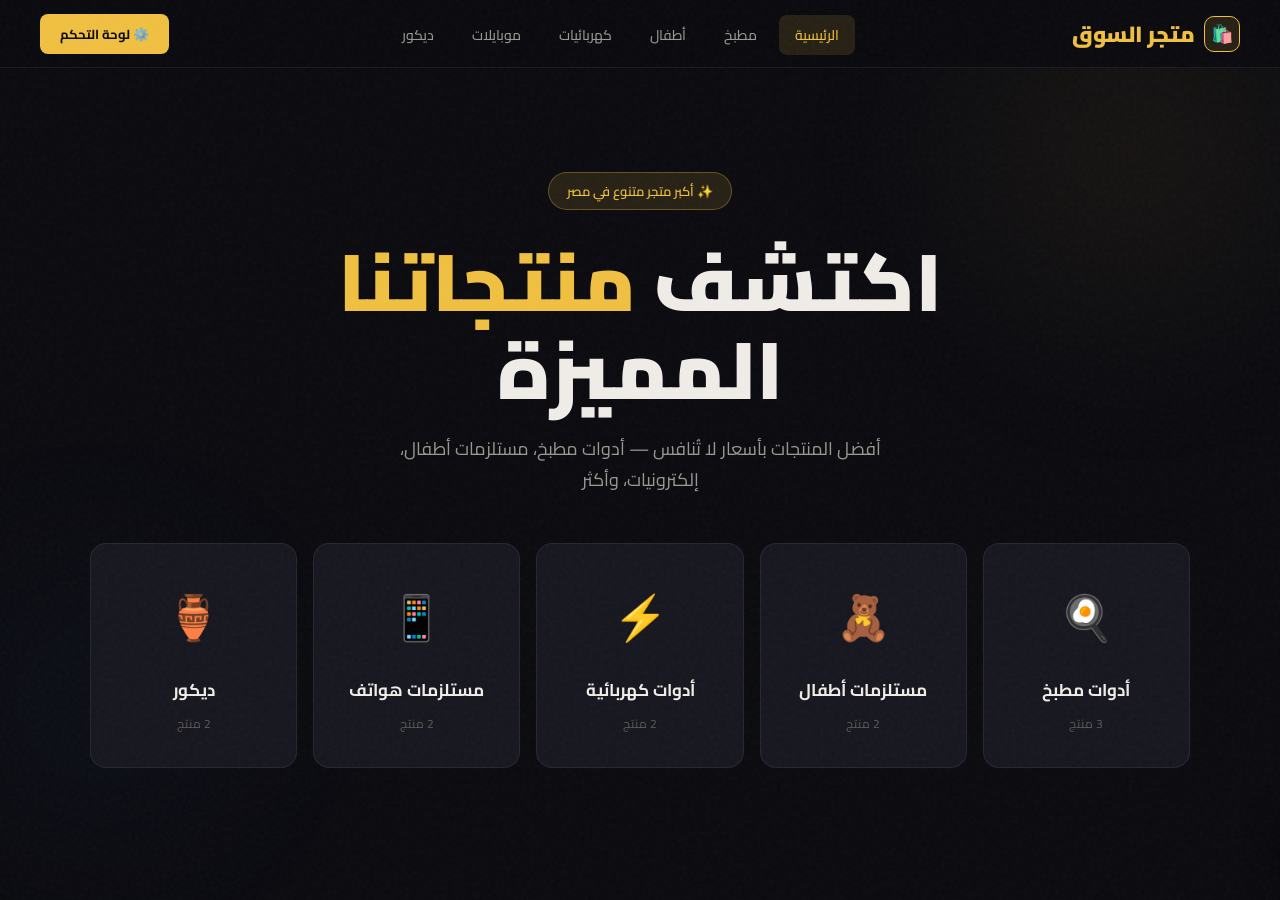
==== commit b92b5221: "ؤ" ====
--- a/index.html
+++ b/index.html
@@ -190,15 +190,7 @@
   color: var(--gold);
   position: relative;
 }
-.hero h1 span::after {
-  content:'';
-  position: absolute;
-  bottom: -4px; right:0; left:0;
-  height: 3px;
-  background: var(--gold);
-  border-radius: 2px;
-  opacity: 0.5;
-}
+
 
 .hero-sub {
   font-size: 18px;
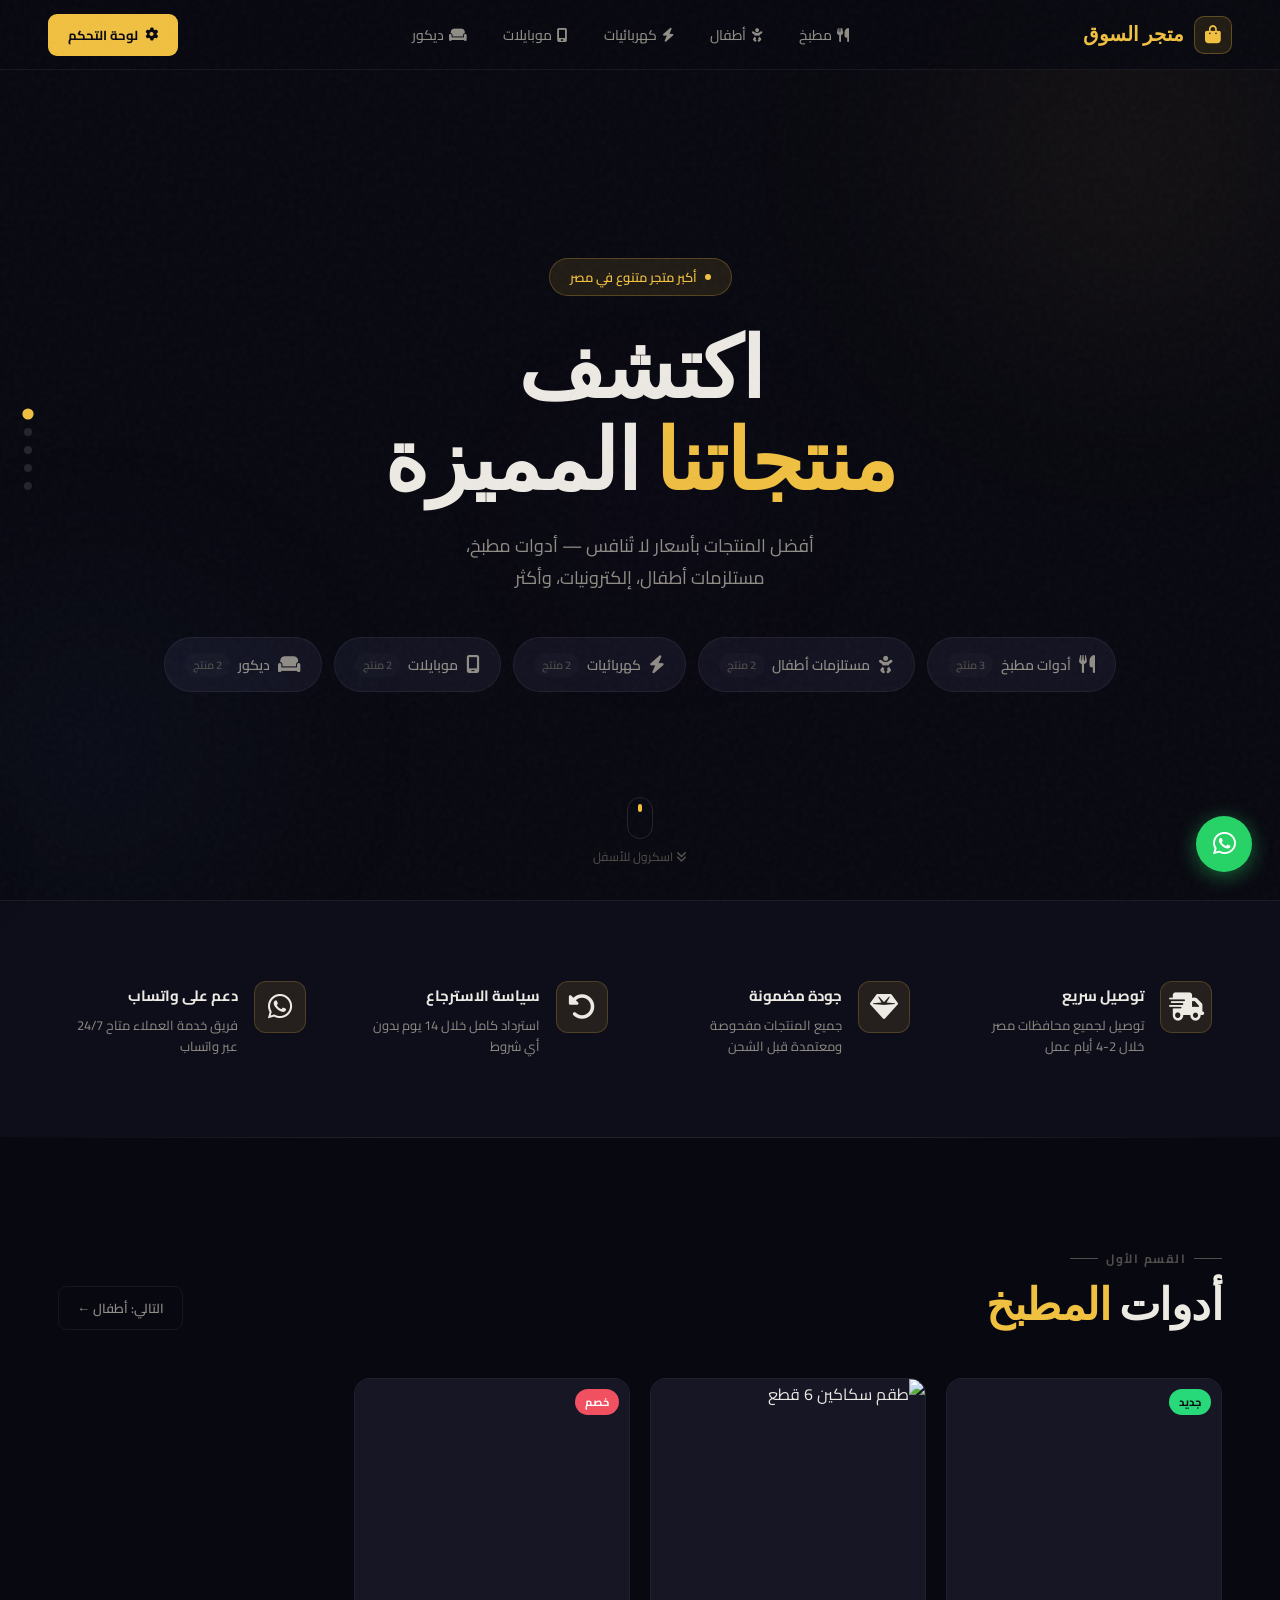
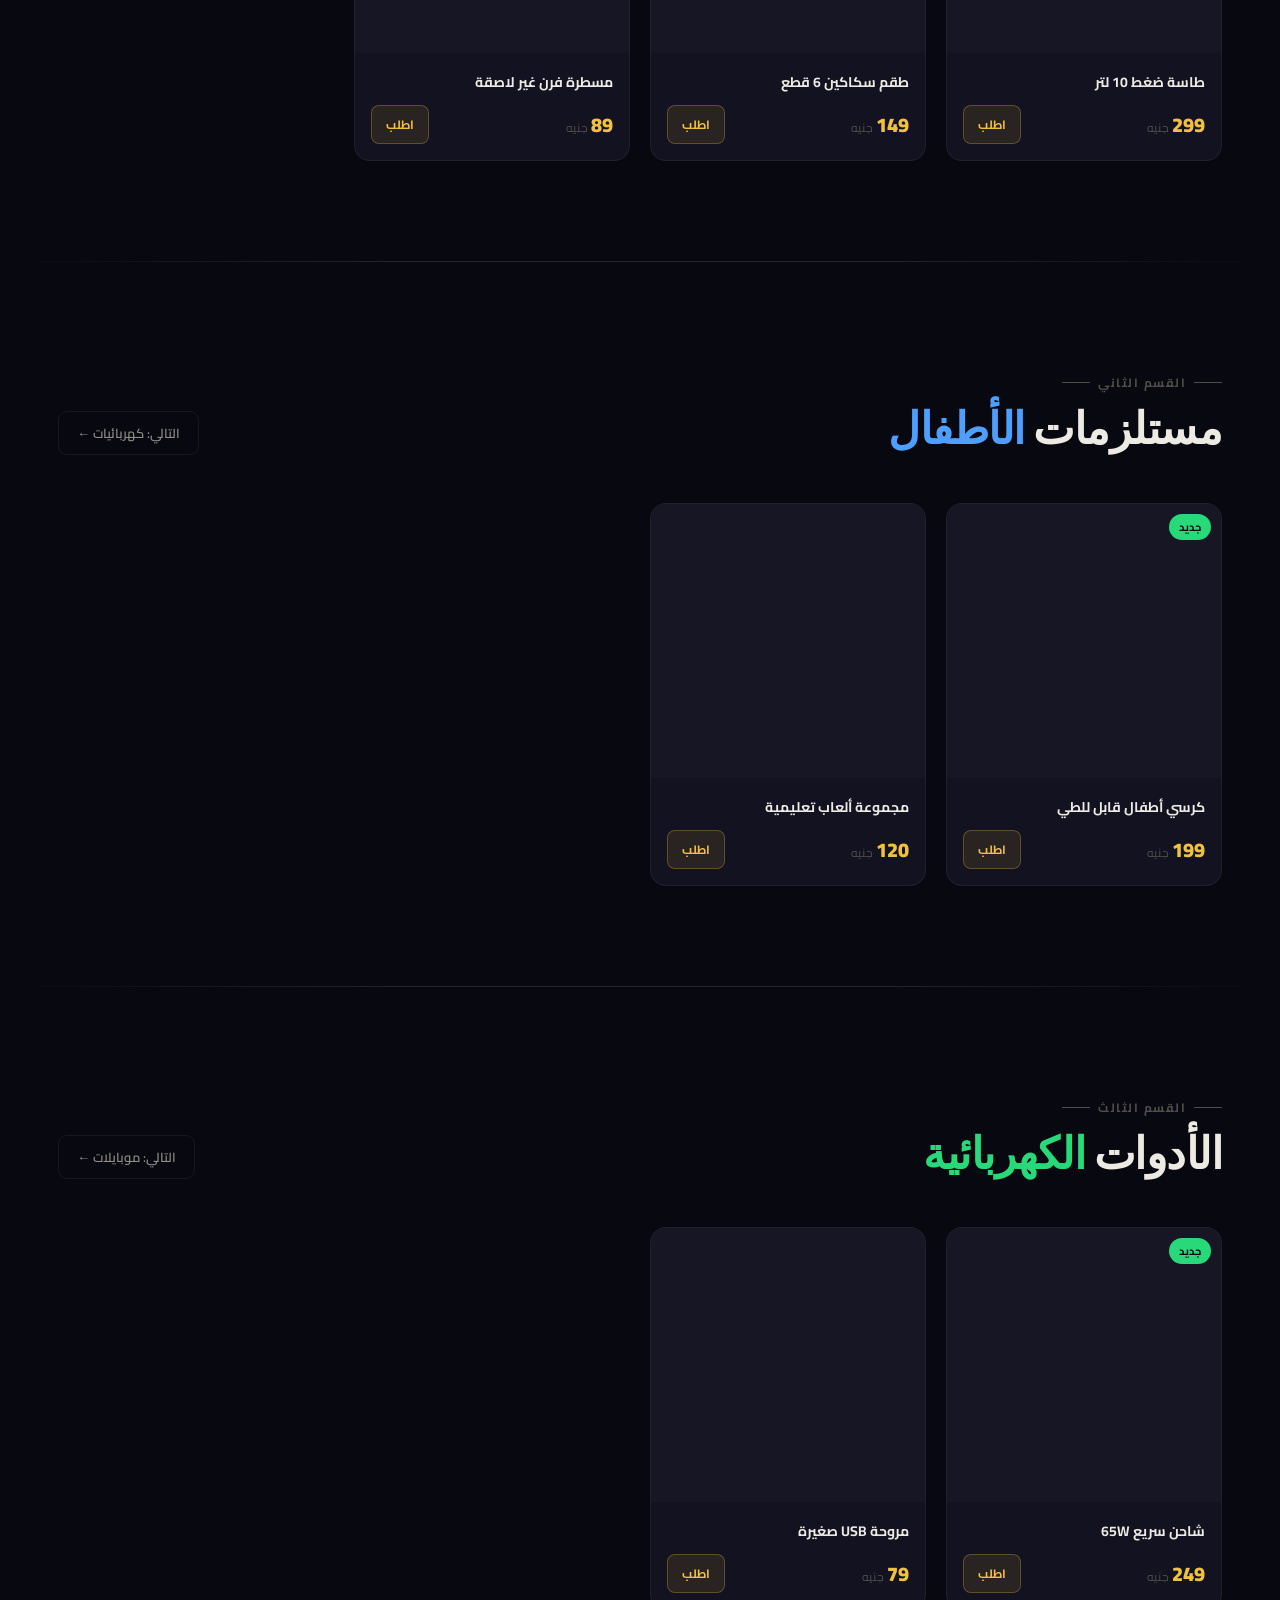
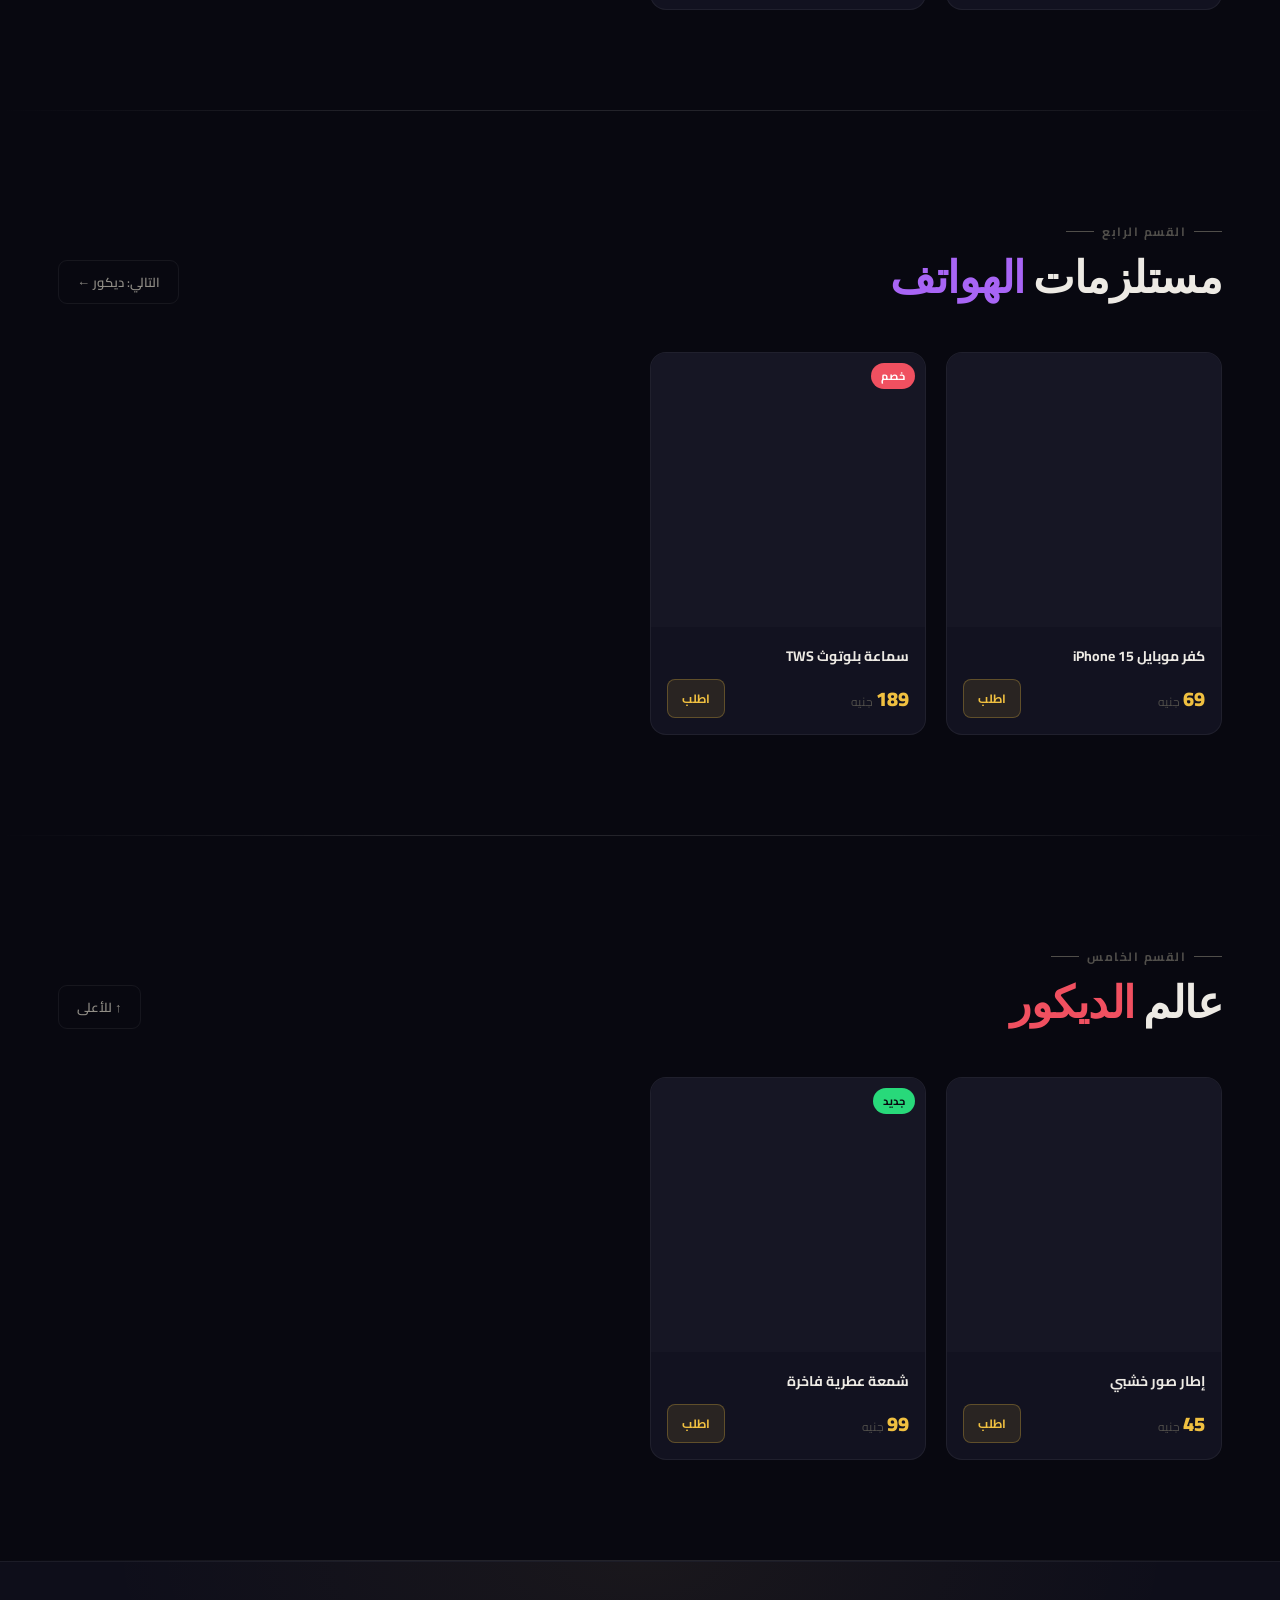
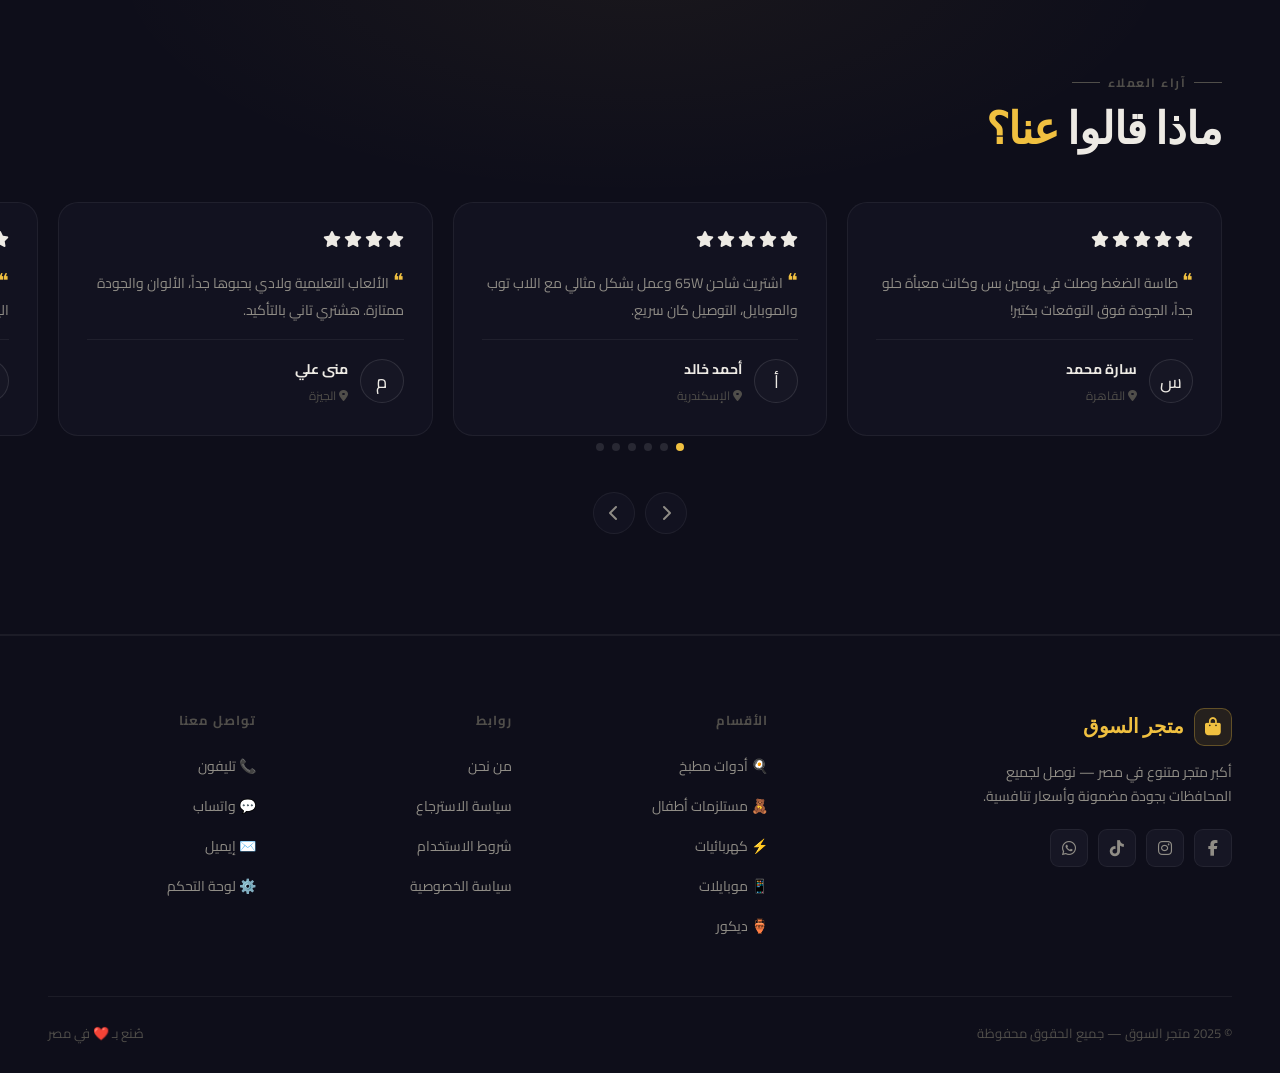
==== commit 0411af7e: "c" ====
--- a/index.html
+++ b/index.html
@@ -3,1518 +3,662 @@
 <head>
 <meta charset="UTF-8">
 <meta name="viewport" content="width=device-width, initial-scale=1.0">
-<title>متجر السوق | الرئيسية</title>
+<title>متجر السوق — أكبر متجر متنوع في مصر</title>
 <link rel="preconnect" href="https://fonts.googleapis.com">
-<link href="https://fonts.googleapis.com/css2?family=Cairo:wght@300;400;600;700;900&family=Tajawal:wght@300;400;500;700&display=swap" rel="stylesheet">
+<link href="https://fonts.googleapis.com/css2?family=Cairo:wght@300;400;600;700;900&family=Sora:wght@400;600;700;800&display=swap" rel="stylesheet">
+<link rel="stylesheet" href="https://cdn.jsdelivr.net/npm/swiper@11/swiper-bundle.min.css">
+<link rel="stylesheet" href="style.css">
 
 <style>
-:root {
-  --bg: #0a0a0f;
-  --bg2: #111118;
-  --bg3: #1a1a25;
-  --card: #16161f;
-  --border: rgba(255,255,255,0.07);
-  --border2: rgba(255,255,255,0.12);
-  --gold: #f0c040;
-  --gold2: #e0a820;
-  --gold-dim: rgba(240,192,64,0.12);
-  --gold-glow: rgba(240,192,64,0.25);
-  --text: #f0ede8;
-  --text2: #9b9890;
-  --text3: #5c5a56;
-  --green: #2dd47a;
-  --green-dim: rgba(45,212,122,0.12);
-  --red: #f05060;
-  --red-dim: rgba(240,80,96,0.12);
-  --blue: #5090f0;
-  --blue-dim: rgba(80,144,240,0.12);
-  --purple: #a060f0;
-  --purple-dim: rgba(160,96,240,0.12);
-  --radius: 16px;
-  --radius-sm: 10px;
-  --shadow: 0 8px 40px rgba(0,0,0,0.6);
-}
-
-* { margin:0; padding:0; box-sizing:border-box; }
-
-html { scroll-behavior:smooth; }
-
-body {
-  font-family:'Cairo', sans-serif;
-  background: var(--bg);
-  color: var(--text);
-  direction: rtl;
-  min-height: 100vh;
-  overflow-x: hidden;
-}
-
-/* ── Noise texture overlay ── */
-body::before {
-  content:'';
-  position: fixed;
-  inset:0;
-  background-image: url("data:image/svg+xml,%3Csvg viewBox='0 0 256 256' xmlns='http://www.w3.org/2000/svg'%3E%3Cfilter id='n'%3E%3CfeTurbulence type='fractalNoise' baseFrequency='0.9' numOctaves='4' stitchTiles='stitch'/%3E%3C/filter%3E%3Crect width='100%25' height='100%25' filter='url(%23n)' opacity='0.035'/%3E%3C/svg%3E");
+/* ══════════════════════════════════════
+   NAVBAR
+══════════════════════════════════════ */
+.navbar {
+  position:fixed; top:0; right:0; left:0; z-index:200;
+  height:var(--nav-h);
+  display:flex; align-items:center; justify-content:space-between;
+  padding:0 48px;
+  background:rgba(8,8,16,0.82);
+  backdrop-filter:blur(22px);
+  border-bottom:1px solid var(--border);
+  transition:background .3s;
+}
+.navbar.scrolled { background:rgba(8,8,16,0.97); }
+
+.nav-logo {
+  font-family:'Sora',sans-serif; font-size:20px; font-weight:800;
+  color:var(--gold); text-decoration:none;
+  display:flex; align-items:center; gap:10px;
+}
+.logo-mark {
+  width:38px; height:38px; border-radius:10px;
+  background:var(--gold-dim); border:1px solid rgba(240,192,64,.3);
+  display:flex; align-items:center; justify-content:center; font-size:18px;
+}
+
+.nav-links {
+  display:flex; list-style:none; gap:4px;
+}
+.nav-links a {
+  text-decoration:none; color:var(--text2); font-size:14px; font-weight:500;
+  padding:7px 16px; border-radius:8px; transition:all .2s;
+  display:flex; align-items:center; gap:5px;
+}
+.nav-links a:hover { color:var(--text); background:var(--bg3); }
+.nav-links a.active, .nav-links a[aria-current] { color:var(--gold); background:var(--gold-dim); }
+
+.nav-right { display:flex; align-items:center; gap:10px; }
+
+.nav-dashboard {
+  background:var(--gold); color:#080810;
+  border:none; padding:9px 20px; border-radius:9px;
+  font-family:'Cairo',sans-serif; font-size:13px; font-weight:700;
+  cursor:pointer; transition:all .2s; text-decoration:none;
+  display:inline-flex; align-items:center; gap:7px;
+}
+.nav-dashboard:hover { background:var(--gold2); transform:translateY(-1px); }
+
+/* Hamburger */
+.hamburger { display:none; flex-direction:column; gap:5px; cursor:pointer; padding:6px; border:none; background:none; }
+.hamburger span { display:block; width:22px; height:2px; background:var(--text2); border-radius:2px; transition:all .3s; }
+.hamburger.open span:nth-child(1) { transform:rotate(45deg) translate(5px,5px); }
+.hamburger.open span:nth-child(2) { opacity:0; }
+.hamburger.open span:nth-child(3) { transform:rotate(-45deg) translate(5px,-5px); }
+
+/* Mobile nav */
+.mobile-nav {
+  display:none; position:fixed; inset:var(--nav-h) 0 0 0; z-index:190;
+  background:rgba(8,8,16,.97); backdrop-filter:blur(20px);
+  flex-direction:column; padding:28px 24px; gap:8px;
+  border-top:1px solid var(--border);
+}
+.mobile-nav.open { display:flex; animation:fadeIn .25s ease; }
+.mobile-nav a {
+  text-decoration:none; color:var(--text2); font-size:17px; font-weight:600;
+  padding:14px 18px; border-radius:12px; display:flex; align-items:center; gap:12px;
+  transition:all .2s; border:1px solid transparent;
+}
+.mobile-nav a:hover, .mobile-nav a.active { color:var(--gold); background:var(--gold-dim); border-color:rgba(240,192,64,.2); }
+.mobile-nav .mobile-dash {
+  margin-top:auto; background:var(--gold); color:#080810;
+  border-radius:12px; justify-content:center; font-weight:700;
+}
+
+/* ══════════════════════════════════════
+   HERO
+══════════════════════════════════════ */
+.hero {
+  min-height:100vh;
+  display:flex; flex-direction:column;
+  align-items:center; justify-content:center;
+  text-align:center; padding:calc(var(--nav-h) + 60px) 24px 80px;
+  position:relative; overflow:hidden;
+}
+.hero-orb {
+  position:absolute; border-radius:50%; pointer-events:none; filter:blur(90px);
+}
+.hero-orb.o1 { width:600px; height:600px; top:-150px; right:-150px; background:radial-gradient(circle, rgba(240,192,64,.07) 0%, transparent 70%); }
+.hero-orb.o2 { width:500px; height:500px; bottom:-100px; left:-150px; background:radial-gradient(circle, rgba(77,159,255,.05) 0%, transparent 70%); }
+.hero-orb.o3 { width:300px; height:300px; top:40%; left:40%; background:radial-gradient(circle, rgba(168,101,245,.04) 0%, transparent 70%); }
+
+.hero-eyebrow {
+  display:inline-flex; align-items:center; gap:8px;
+  background:var(--gold-dim); border:1px solid rgba(240,192,64,.25);
+  color:var(--gold); padding:6px 20px; border-radius:50px;
+  font-size:13px; font-weight:600; margin-bottom:28px;
+}
+.hero-eyebrow .dot { width:6px; height:6px; border-radius:50%; background:var(--gold); animation:pulse 1.8s ease-in-out infinite; }
+
+.hero h1 {
+  font-family:'Sora',sans-serif;
+  font-size:clamp(44px, 7vw, 84px);
+  font-weight:800; line-height:1.1; letter-spacing:-1px;
+  margin-bottom:22px;
+}
+.hero h1 em { font-style:normal; color:var(--gold); }
+
+.hero-sub {
+  font-size:18px; color:var(--text2); max-width:520px;
+  line-height:1.75; margin-bottom:44px; font-weight:400;
+}
+
+.hero-cta { display:flex; gap:14px; flex-wrap:wrap; justify-content:center; }
+
+.hero-scroll { position:absolute; bottom:32px; left:50%; transform:translateX(-50%); display:flex; flex-direction:column; align-items:center; gap:6px; color:var(--text3); font-size:12px; }
+.scroll-indicator {
+  width:26px; height:42px; border:1.5px solid var(--border2); border-radius:50px;
+  display:flex; align-items:flex-start; justify-content:center; padding:6px;
+}
+.scroll-dot {
+  width:4px; height:8px; background:var(--gold); border-radius:2px;
+  animation:scrollDot 2s ease-in-out infinite;
+}
+@keyframes scrollDot { 0%,100%{transform:translateY(0);opacity:1} 50%{transform:translateY(12px);opacity:.3} }
+
+/* ══════════════════════════════════════
+   SECTION BASE (used for all 5)
+══════════════════════════════════════ */
+.section {
+  padding:100px 48px;
+  max-width:1260px; margin:0 auto;
+}
+.section-header {
+  display:flex; align-items:flex-end; justify-content:space-between;
+  margin-bottom:48px; flex-wrap:wrap; gap:16px;
+}
+.section-label {
+  display:inline-flex; align-items:center; gap:8px;
+  font-size:12px; font-weight:700; letter-spacing:1.5px; text-transform:uppercase;
+  color:var(--text3); margin-bottom:10px;
+}
+.section-label span { width:28px; height:1px; background:var(--text3); display:block; }
+.section-title {
+  font-family:'Sora',sans-serif;
+  font-size:clamp(28px, 4vw, 44px);
+  font-weight:800; line-height:1.15; letter-spacing:-.5px;
+}
+.section-title em { font-style:normal; }
+.section-title.gold em { color:var(--gold); }
+.section-title.blue em { color:var(--blue); }
+.section-title.green em { color:var(--green); }
+.section-title.purple em { color:var(--purple); }
+.section-title.red em { color:var(--red); }
+
+.section-view-all {
+  color:var(--text2); font-size:13px; font-weight:600;
+  text-decoration:none; display:flex; align-items:center; gap:6px;
+  padding:9px 18px; border:1px solid var(--border); border-radius:9px;
+  transition:all .2s; flex-shrink:0;
+}
+.section-view-all:hover { border-color:var(--border2); color:var(--text); }
+
+/* ── Sticky section indicator ── */
+.progress-nav {
+  position:fixed; left:24px; top:50%; transform:translateY(-50%);
+  z-index:100; display:flex; flex-direction:column; gap:10px;
+}
+.prog-dot {
+  width:8px; height:8px; border-radius:50%;
+  background:var(--border2); cursor:pointer; transition:all .3s;
+  position:relative;
+}
+.prog-dot.active { background:var(--gold); transform:scale(1.4); }
+.prog-dot::after {
+  content:attr(data-label);
+  position:absolute; left:18px; top:50%; transform:translateY(-50%);
+  background:var(--card); border:1px solid var(--border2);
+  color:var(--text); font-size:12px; font-weight:600;
+  padding:5px 12px; border-radius:6px; white-space:nowrap;
+  opacity:0; pointer-events:none; transition:opacity .2s;
+}
+.prog-dot:hover::after { opacity:1; }
+
+/* ══════════════════════════════════════
+   SECTION DIVIDER (glowing line)
+══════════════════════════════════════ */
+.section-divider {
+  width:100%; height:1px;
+  background:linear-gradient(90deg, transparent, var(--border2) 30%, var(--border2) 70%, transparent);
+  margin:0;
+}
+
+/* ══════════════════════════════════════
+   HERO STRIP — category pills
+══════════════════════════════════════ */
+.hero-cats {
+  display:flex; flex-wrap:wrap; gap:12px; justify-content:center;
+  margin-bottom:0;
+}
+.hero-cat-pill {
+  display:flex; align-items:center; gap:8px;
+  background:var(--card); border:1px solid var(--border);
+  padding:10px 20px; border-radius:50px;
+  cursor:pointer; text-decoration:none; color:var(--text2);
+  font-size:14px; font-weight:600; transition:all .25s;
+}
+.hero-cat-pill:hover { transform:translateY(-3px); border-color:var(--border2); color:var(--text); box-shadow:0 8px 24px rgba(0,0,0,.4); }
+.hero-cat-pill.gold:hover   { border-color:var(--gold);   color:var(--gold);   box-shadow:0 8px 24px var(--gold-glow); }
+.hero-cat-pill.blue:hover   { border-color:var(--blue);   color:var(--blue);   }
+.hero-cat-pill.green:hover  { border-color:var(--green);  color:var(--green);  }
+.hero-cat-pill.purple:hover { border-color:var(--purple); color:var(--purple); }
+.hero-cat-pill.red:hover    { border-color:var(--red);    color:var(--red);    }
+.hero-cat-pill .pill-icon { font-size:18px; }
+.hero-cat-pill .pill-count { font-size:11px; color:var(--text3); background:var(--bg3); padding:2px 8px; border-radius:50px; }
+
+/* ══════════════════════════════════════
+   TESTIMONIALS SWIPER
+══════════════════════════════════════ */
+.testimonials-section {
+  padding:100px 0; background:var(--bg2);
+  border-top:1px solid var(--border);
+  border-bottom:1px solid var(--border);
+  position:relative; overflow:hidden;
+}
+.testimonials-section::before {
+  content:''; position:absolute; inset:0;
+  background:radial-gradient(ellipse 60% 50% at 50% 0%, rgba(240,192,64,.05) 0%, transparent 70%);
   pointer-events:none;
-  z-index: 9999;
-}
-
-/* ── Scrollbar ── */
-::-webkit-scrollbar { width:5px; }
-::-webkit-scrollbar-track { background: var(--bg); }
-::-webkit-scrollbar-thumb { background: var(--border2); border-radius:10px; }
-
-/* ══════════════ NAVBAR ══════════════ */
-.navbar {
-  position: fixed;
-  top:0; right:0; left:0;
-  z-index: 100;
-  padding: 0 40px;
-  height: 68px;
-  display: flex;
-  align-items: center;
-  justify-content: space-between;
-  background: rgba(10,10,15,0.85);
-  backdrop-filter: blur(20px);
-  border-bottom: 1px solid var(--border);
-}
-
-.logo {
-  font-size: 22px;
-  font-weight: 900;
-  color: var(--gold);
-  letter-spacing: -0.5px;
-  display: flex;
-  align-items: center;
-  gap: 10px;
-  text-decoration: none;
-}
-.logo-icon {
-  width: 36px; height: 36px;
-  background: var(--gold-dim);
-  border: 1px solid var(--gold);
-  border-radius: 10px;
-  display: flex; align-items: center; justify-content: center;
-  font-size: 18px;
-}
-
-.nav-links {
-  display: flex;
-  gap: 6px;
-  list-style: none;
-}
-.nav-links a {
-  text-decoration: none;
-  color: var(--text2);
-  font-size: 14px;
-  font-weight: 500;
-  padding: 7px 16px;
-  border-radius: 8px;
-  transition: all 0.2s;
-}
-.nav-links a:hover { color:var(--text); background: var(--bg3); }
-.nav-links a.active { color:var(--gold); background: var(--gold-dim); }
-
-.nav-actions {
-  display: flex;
-  gap: 10px;
-  align-items: center;
-}
-
-.btn-admin {
-  background: var(--gold);
-  color: #0a0a0f;
-  border: none;
-  padding: 8px 20px;
-  border-radius: 8px;
-  font-family: 'Cairo', sans-serif;
-  font-size: 13px;
-  font-weight: 700;
-  cursor: pointer;
-  transition: all 0.2s;
-}
-.btn-admin:hover { background: var(--gold2); transform: translateY(-1px); }
-
-/* ══════════════ HERO ══════════════ */
-.hero {
-  min-height: 100vh;
-  display: flex;
-  flex-direction: column;
-  align-items: center;
-  justify-content: center;
-  text-align: center;
-  padding: 100px 24px 60px;
-  position: relative;
-  overflow: hidden;
-}
-
-.hero-bg-circle {
-  position: absolute;
-  border-radius: 50%;
-  filter: blur(80px);
-  pointer-events: none;
-}
-.hero-bg-circle.c1 {
-  width: 500px; height: 500px;
-  background: radial-gradient(circle, rgba(240,192,64,0.08) 0%, transparent 70%);
-  top: -100px; right: -100px;
-}
-.hero-bg-circle.c2 {
-  width: 400px; height: 400px;
-  background: radial-gradient(circle, rgba(80,144,240,0.06) 0%, transparent 70%);
-  bottom: 0; left: -100px;
-}
-
-.hero-badge {
-  display: inline-flex;
-  align-items: center;
-  gap: 8px;
-  background: var(--gold-dim);
-  border: 1px solid rgba(240,192,64,0.3);
-  color: var(--gold);
-  padding: 6px 18px;
-  border-radius: 50px;
-  font-size: 13px;
-  font-weight: 600;
-  margin-bottom: 28px;
-  animation: fadeSlideDown 0.6s ease;
-}
-
-.hero h1 {
-  font-size: clamp(42px, 7vw, 80px);
-  font-weight: 900;
-  line-height: 1.1;
-  margin-bottom: 20px;
-  animation: fadeSlideDown 0.7s ease;
-}
-.hero h1 span {
-  color: var(--gold);
-  position: relative;
-}
-
-
-.hero-sub {
-  font-size: 18px;
-  color: var(--text2);
-  max-width: 540px;
-  line-height: 1.7;
-  margin-bottom: 48px;
-  font-weight: 400;
-  animation: fadeSlideDown 0.8s ease;
-}
-
-/* ══════════════ CATEGORIES GRID ══════════════ */
-.categories {
-  display: grid;
-  grid-template-columns: repeat(auto-fit, minmax(200px, 1fr));
-  gap: 16px;
-  max-width: 1100px;
-  width: 100%;
-  animation: fadeSlideDown 0.9s ease;
-}
-
-.cat-card {
-  background: var(--card);
-  border: 1px solid var(--border);
-  border-radius: var(--radius);
-  padding: 32px 24px;
-  cursor: pointer;
-  transition: all 0.3s cubic-bezier(0.34, 1.56, 0.64, 1);
-  text-align: center;
-  position: relative;
-  overflow: hidden;
-  text-decoration: none;
-  display: block;
-}
-
-.cat-card::before {
-  content:'';
-  position: absolute;
-  inset:0;
-  opacity:0;
-  transition: opacity 0.3s;
-  border-radius: var(--radius);
-}
-.cat-card:hover::before { opacity:1; }
-.cat-card:hover { transform: translateY(-6px) scale(1.02); border-color: var(--border2); box-shadow: var(--shadow); }
-
-.cat-card[data-color="gold"]::before { background: var(--gold-dim); }
-.cat-card[data-color="blue"]::before { background: var(--blue-dim); }
-.cat-card[data-color="green"]::before { background: var(--green-dim); }
-.cat-card[data-color="purple"]::before { background: var(--purple-dim); }
-.cat-card[data-color="red"]::before { background: var(--red-dim); }
-
-.cat-card[data-color="gold"]:hover { border-color: var(--gold); box-shadow: 0 8px 40px rgba(240,192,64,0.15); }
-.cat-card[data-color="blue"]:hover { border-color: var(--blue); box-shadow: 0 8px 40px rgba(80,144,240,0.15); }
-.cat-card[data-color="green"]:hover { border-color: var(--green); box-shadow: 0 8px 40px rgba(45,212,122,0.15); }
-.cat-card[data-color="purple"]:hover { border-color: var(--purple); box-shadow: 0 8px 40px rgba(160,96,240,0.15); }
-.cat-card[data-color="red"]:hover { border-color: var(--red); box-shadow: 0 8px 40px rgba(240,80,96,0.15); }
-
-.cat-icon {
-  font-size: 44px;
-  margin-bottom: 16px;
-  display: block;
-  transition: transform 0.3s;
-}
-.cat-card:hover .cat-icon { transform: scale(1.15) rotate(-5deg); }
-
-.cat-name {
-  font-size: 17px;
-  font-weight: 700;
-  color: var(--text);
-  margin-bottom: 6px;
-}
-.cat-count {
-  font-size: 12px;
-  color: var(--text3);
-  font-weight: 400;
-}
-
-/* ══════════════ PRODUCTS PAGE ══════════════ */
-.page {
-  display: none;
-  min-height: 100vh;
-  padding: 100px 24px 60px;
-  max-width: 1200px;
-  margin: 0 auto;
-}
-.page.active { display: block; animation: fadeIn 0.4s ease; }
-
-.page-header {
-  display: flex;
-  align-items: center;
-  justify-content: space-between;
-  margin-bottom: 36px;
-  flex-wrap: wrap;
-  gap: 16px;
-}
-
-.back-btn {
-  display: flex;
-  align-items: center;
-  gap: 8px;
-  color: var(--text2);
-  cursor: pointer;
-  font-size: 14px;
-  font-weight: 600;
-  padding: 8px 16px;
-  border-radius: 8px;
-  border: 1px solid var(--border);
-  background: var(--card);
-  transition: all 0.2s;
-  font-family: 'Cairo', sans-serif;
-}
-.back-btn:hover { color:var(--text); border-color:var(--border2); }
-
-.page-title-area { display:flex; align-items:center; gap:12px; }
-.page-title { font-size:28px; font-weight:900; }
-.page-title-icon { font-size:32px; }
-
-.search-bar {
-  display: flex;
-  align-items: center;
-  gap: 10px;
-  background: var(--card);
-  border: 1px solid var(--border);
-  border-radius: 10px;
-  padding: 10px 16px;
-  min-width: 260px;
-}
-.search-bar input {
-  background: none;
-  border: none;
-  outline: none;
-  color: var(--text);
-  font-family: 'Cairo', sans-serif;
-  font-size: 14px;
-  width: 100%;
-}
-.search-bar input::placeholder { color:var(--text3); }
-
-/* ══════════════ PRODUCTS GRID ══════════════ */
-.products-grid {
-  display: grid;
-  grid-template-columns: repeat(auto-fill, minmax(240px, 1fr));
-  gap: 20px;
-}
-
-.product-card {
-  background: var(--card);
-  border: 1px solid var(--border);
-  border-radius: var(--radius);
-  overflow: hidden;
-  cursor: pointer;
-  transition: all 0.3s ease;
-  position: relative;
-}
-.product-card:hover {
-  transform: translateY(-4px);
-  border-color: var(--gold);
-  box-shadow: 0 8px 40px rgba(240,192,64,0.12);
-}
-
-.product-img-wrap {
-  position: relative;
-  overflow: hidden;
-  aspect-ratio: 1;
-  background: var(--bg3);
-}
-.product-img-wrap img {
-  width:100%; height:100%;
-  object-fit: cover;
-  transition: transform 0.4s ease;
-}
-.product-card:hover .product-img-wrap img { transform: scale(1.08); }
-
-.product-overlay {
-  position: absolute;
-  inset:0;
-  background: rgba(0,0,0,0.6);
-  display: flex;
-  align-items: center;
-  justify-content: center;
-  opacity:0;
-  transition: opacity 0.3s;
-  backdrop-filter: blur(4px);
-}
-.product-card:hover .product-overlay { opacity:1; }
-
-.overlay-btn {
-  background: var(--gold);
-  color: #0a0a0f;
-  border: none;
-  padding: 12px 24px;
-  border-radius: 10px;
-  font-family: 'Cairo', sans-serif;
-  font-size: 15px;
-  font-weight: 700;
-  cursor: pointer;
-  display: flex;
-  align-items: center;
-  gap: 8px;
-  transform: translateY(10px);
-  transition: all 0.3s;
-}
-.product-card:hover .overlay-btn { transform: translateY(0); }
-.overlay-btn:hover { background: var(--gold2); }
-
-.product-badge {
-  position: absolute;
-  top:10px; right:10px;
-  background: var(--red);
-  color: #fff;
-  font-size: 11px;
-  font-weight: 700;
-  padding: 3px 10px;
-  border-radius: 50px;
-}
-.product-badge.new { background: var(--green); color:#0a0a0f; }
-
-.product-info {
-  padding: 16px;
-}
-.product-name {
-  font-size: 15px;
-  font-weight: 700;
-  margin-bottom: 8px;
-  color: var(--text);
-  white-space: nowrap;
-  overflow: hidden;
-  text-overflow: ellipsis;
-}
-.product-footer {
-  display: flex;
-  align-items: center;
-  justify-content: space-between;
-}
-.product-price {
-  font-size: 20px;
-  font-weight: 900;
-  color: var(--gold);
-}
-.product-price span { font-size:13px; font-weight:400; color:var(--text3); }
-
-.order-btn {
-  background: var(--gold-dim);
-  color: var(--gold);
-  border: 1px solid rgba(240,192,64,0.3);
-  padding: 8px 16px;
-  border-radius: 8px;
-  font-family: 'Cairo', sans-serif;
-  font-size: 13px;
-  font-weight: 700;
-  cursor: pointer;
-  transition: all 0.2s;
-  white-space: nowrap;
-}
-.order-btn:hover { background: var(--gold); color:#0a0a0f; }
-
-/* Loading skeleton */
-.skeleton { background: linear-gradient(90deg, var(--bg3) 25%, var(--bg2) 50%, var(--bg3) 75%); background-size: 200% 100%; animation: shimmer 1.5s infinite; border-radius:8px; }
-@keyframes shimmer { to { background-position: -200% 0; } }
-
-/* ══════════════ ANIMATIONS ══════════════ */
-@keyframes fadeSlideDown { from { opacity:0; transform:translateY(-20px); } to { opacity:1; transform:translateY(0); } }
-@keyframes fadeIn { from { opacity:0; } to { opacity:1; } }
-
-/* ══════════════ DASHBOARD ══════════════ */
-.dashboard-page {
-  display: none;
-  min-height: 100vh;
-  padding: 88px 0 0;
-}
-.dashboard-page.active { display: flex; }
-
-.dash-sidebar {
-  width: 260px;
-  min-height: calc(100vh - 88px);
-  background: var(--bg2);
-  border-left: 1px solid var(--border);
-  padding: 24px 16px;
-  flex-shrink: 0;
-  position: sticky;
-  top: 88px;
-  height: calc(100vh - 88px);
-  overflow-y: auto;
-}
-
-.dash-sidebar h3 {
-  font-size:11px;
-  text-transform: uppercase;
-  letter-spacing: 1.5px;
-  color: var(--text3);
-  font-weight:600;
-  padding: 0 8px;
-  margin-bottom:12px;
-}
-
-.dash-nav-item {
-  display: flex;
-  align-items: center;
-  gap: 10px;
-  padding: 10px 12px;
-  border-radius: 9px;
-  color: var(--text2);
-  cursor: pointer;
-  font-size:14px;
-  font-weight:500;
-  transition: all 0.2s;
-  margin-bottom:3px;
-}
-.dash-nav-item:hover { background:var(--bg3); color:var(--text); }
-.dash-nav-item.active { background:var(--gold-dim); color:var(--gold); }
-.dash-nav-item .icon { font-size:16px; width:20px; text-align:center; }
-
-.dash-main {
+}
+.testimonials-inner { max-width:1260px; margin:0 auto; padding:0 48px; }
+.testimonials-inner .section-header { margin-bottom:48px; }
+
+.swiper-testimonials { overflow:visible; padding-bottom:32px !important; }
+.swiper-testimonials .swiper-slide {
+  height:auto; /* equal height */
+}
+
+.review-card {
+  background:var(--card); border:1px solid var(--border);
+  border-radius:20px; padding:28px; height:100%;
+  display:flex; flex-direction:column; gap:16px;
+  transition:all .3s;
+}
+.review-card:hover { border-color:rgba(240,192,64,.25); transform:translateY(-4px); }
+
+.review-stars { display:flex; gap:3px; }
+.review-stars span { color:var(--gold); font-size:16px; }
+
+.review-text {
+  color:var(--text2); font-size:14px; line-height:1.75;
   flex:1;
-  padding: 32px;
-  overflow-y: auto;
-}
-
-.dash-section { display:none; }
-.dash-section.active { display:block; animation:fadeIn 0.3s ease; }
-
-.dash-top-bar {
+}
+.review-text::before { content:'❝ '; color:var(--gold); font-size:20px; }
+
+.review-author {
+  display:flex; align-items:center; gap:12px;
+  padding-top:16px; border-top:1px solid var(--border);
+}
+.review-avatar {
+  width:44px; height:44px; border-radius:50%;
+  background:var(--bg3); display:flex; align-items:center; justify-content:center;
+  font-size:18px; border:1px solid var(--border2); flex-shrink:0;
+}
+.review-name { font-size:14px; font-weight:700; }
+.review-city { font-size:12px; color:var(--text3); margin-top:2px; }
+
+.swiper-pagination-bullet { background:var(--border2) !important; opacity:1 !important; }
+.swiper-pagination-bullet-active { background:var(--gold) !important; }
+
+/* Prev/Next custom arrows */
+.swiper-nav { display:flex; gap:10px; margin-top:24px; justify-content:center; }
+.sw-btn {
+  width:42px; height:42px; border-radius:50%;
+  background:var(--card); border:1px solid var(--border);
+  color:var(--text2); font-size:16px; cursor:pointer;
+  display:flex; align-items:center; justify-content:center;
+  transition:all .2s;
+}
+.sw-btn:hover { border-color:var(--gold); color:var(--gold); }
+
+/* ══════════════════════════════════════
+   FEATURES STRIP
+══════════════════════════════════════ */
+.features-strip {
+  background:var(--bg2); border-top:1px solid var(--border);
+  padding:60px 48px;
+}
+.features-grid {
+  max-width:1260px; margin:0 auto;
+  display:grid; grid-template-columns:repeat(4,1fr); gap:24px;
+}
+.feature-item {
+  display:flex; align-items:flex-start; gap:16px; padding:20px;
+}
+.feature-icon {
+  font-size:28px; width:52px; height:52px; border-radius:12px;
+  background:var(--gold-dim); border:1px solid rgba(240,192,64,.2);
+  display:flex; align-items:center; justify-content:center; flex-shrink:0;
+}
+.feature-title { font-size:15px; font-weight:700; margin-bottom:5px; }
+.feature-desc  { font-size:13px; color:var(--text2); line-height:1.6; }
+
+/* ══════════════════════════════════════
+   FOOTER
+══════════════════════════════════════ */
+footer {
+  background:var(--bg2); border-top:1px solid var(--border);
+  padding:72px 48px 28px;
+}
+.footer-grid {
+  max-width:1260px; margin:0 auto;
+  display:grid; grid-template-columns:2fr 1fr 1fr 1fr; gap:48px;
+  margin-bottom:56px;
+}
+.footer-brand p {
+  color:var(--text2); font-size:14px; line-height:1.75;
+  margin-top:14px; max-width:280px;
+}
+.footer-social { display:flex; gap:10px; margin-top:20px; }
+.social-btn {
+  width:38px; height:38px; border-radius:9px;
+  background:var(--bg3); border:1px solid var(--border);
+  color:var(--text2); font-size:16px; cursor:pointer;
+  display:flex; align-items:center; justify-content:center;
+  text-decoration:none; transition:all .2s;
+}
+.social-btn:hover { border-color:var(--gold); color:var(--gold); background:var(--gold-dim); }
+
+.footer-col h4 { font-size:13px; font-weight:700; color:var(--text3); text-transform:uppercase; letter-spacing:1px; margin-bottom:18px; }
+.footer-col ul { list-style:none; display:flex; flex-direction:column; gap:10px; }
+.footer-col ul a {
+  color:var(--text2); text-decoration:none; font-size:14px;
+  transition:color .2s;
+}
+.footer-col ul a:hover { color:var(--gold); }
+
+.footer-bottom {
+  max-width:1260px; margin:0 auto;
   display:flex; align-items:center; justify-content:space-between;
-  margin-bottom:28px;
-}
-.dash-title { font-size:22px; font-weight:900; }
-
-.btn-primary {
-  background: var(--gold);
-  color:#0a0a0f;
-  border:none; padding:10px 22px;
-  border-radius:9px;
-  font-family:'Cairo',sans-serif; font-size:14px; font-weight:700;
-  cursor:pointer; transition:all 0.2s;
-  display:flex; align-items:center; gap:8px;
-}
-.btn-primary:hover { background:var(--gold2); transform:translateY(-1px); }
-
-/* Stats cards */
-.stats-grid {
-  display:grid; grid-template-columns:repeat(auto-fit, minmax(180px,1fr)); gap:16px; margin-bottom:32px;
-}
-.stat-card {
-  background:var(--card); border:1px solid var(--border); border-radius:var(--radius); padding:20px;
-}
-.stat-card .stat-label { font-size:12px; color:var(--text3); font-weight:600; margin-bottom:8px; text-transform:uppercase; letter-spacing:1px; }
-.stat-card .stat-value { font-size:28px; font-weight:900; }
-.stat-card .stat-change { font-size:12px; color:var(--green); margin-top:4px; }
-.stat-card.gold .stat-value { color:var(--gold); }
-.stat-card.green .stat-value { color:var(--green); }
-.stat-card.blue .stat-value { color:var(--blue); }
-.stat-card.red .stat-value { color:var(--red); }
-
-/* Table */
-.table-wrap {
-  background:var(--card); border:1px solid var(--border); border-radius:var(--radius); overflow:hidden;
-}
-.data-table { width:100%; border-collapse:collapse; }
-.data-table th {
-  text-align:right; padding:14px 16px;
-  font-size:12px; font-weight:700; color:var(--text3);
-  text-transform:uppercase; letter-spacing:0.8px;
-  background:var(--bg3); border-bottom:1px solid var(--border);
-}
-.data-table td {
-  padding:14px 16px; font-size:13px; border-bottom:1px solid var(--border);
-  vertical-align:middle;
-}
-.data-table tr:last-child td { border-bottom:none; }
-.data-table tr:hover td { background:var(--bg3); }
-
-.status-badge {
-  display:inline-flex; align-items:center; gap:6px;
-  padding:4px 12px; border-radius:50px; font-size:12px; font-weight:700;
-}
-.status-badge.pending { background:rgba(240,192,64,0.12); color:var(--gold); }
-.status-badge.done { background:var(--green-dim); color:var(--green); }
-.status-badge.cancelled { background:var(--red-dim); color:var(--red); }
-.status-badge.processing { background:var(--blue-dim); color:var(--blue); }
-
-.action-btn {
-  background:none; border:1px solid var(--border); padding:5px 12px;
-  border-radius:7px; font-family:'Cairo',sans-serif; font-size:12px;
-  color:var(--text2); cursor:pointer; transition:all 0.2s; margin:0 2px;
-}
-.action-btn:hover { border-color:var(--border2); color:var(--text); }
-.action-btn.danger:hover { border-color:var(--red); color:var(--red); }
-
-/* Forms */
-.form-grid { display:grid; grid-template-columns:1fr 1fr; gap:20px; }
-.form-group { display:flex; flex-direction:column; gap:7px; }
-.form-group.full { grid-column: 1/-1; }
-.form-label { font-size:13px; font-weight:600; color:var(--text2); }
-.form-input, .form-select, .form-textarea {
-  background:var(--bg3); border:1px solid var(--border);
-  border-radius:9px; padding:11px 14px;
-  color:var(--text); font-family:'Cairo',sans-serif; font-size:14px;
-  transition:border-color 0.2s; outline:none;
-  width:100%;
-}
-.form-input:focus, .form-select:focus, .form-textarea:focus {
-  border-color: var(--gold);
-}
-.form-textarea { resize:vertical; min-height:100px; }
-.form-select option { background:var(--bg3); }
-
-.modal-overlay {
-  display:none; position:fixed; inset:0;
-  background:rgba(0,0,0,0.8); backdrop-filter:blur(8px);
-  z-index:200; align-items:center; justify-content:center; padding:24px;
-}
-.modal-overlay.open { display:flex; animation:fadeIn 0.2s; }
-.modal-box {
-  background:var(--bg2); border:1px solid var(--border2);
-  border-radius:var(--radius); padding:32px; width:100%; max-width:600px;
-  max-height:90vh; overflow-y:auto;
-}
-.modal-header {
-  display:flex; align-items:center; justify-content:space-between;
-  margin-bottom:24px;
-}
-.modal-title { font-size:20px; font-weight:900; }
-.modal-close {
-  width:32px; height:32px; border-radius:8px;
-  background:var(--bg3); border:1px solid var(--border);
-  color:var(--text2); font-size:18px; cursor:pointer;
+  padding-top:24px; border-top:1px solid var(--border);
+  flex-wrap:wrap; gap:12px;
+}
+.footer-bottom p { color:var(--text3); font-size:13px; }
+
+.wa-float {
+  position:fixed; bottom:28px; right:28px; z-index:300;
+  width:56px; height:56px; border-radius:50%;
+  background:#25D366; border:none; cursor:pointer;
   display:flex; align-items:center; justify-content:center;
-  transition:all 0.2s;
-}
-.modal-close:hover { color:var(--red); border-color:var(--red); }
-
-/* Toast */
-.toast {
-  position:fixed; bottom:24px; right:24px; z-index:500;
-  background:var(--card); border:1px solid var(--border2);
-  border-radius:12px; padding:14px 20px;
-  display:flex; align-items:center; gap:12px;
-  font-size:14px; font-weight:600; max-width:320px;
-  transform:translateX(120%); transition:transform 0.4s cubic-bezier(0.34,1.56,0.64,1);
-  box-shadow: 0 8px 32px rgba(0,0,0,0.5);
-}
-.toast.show { transform:translateX(0); }
-.toast.success { border-right:3px solid var(--green); }
-.toast.error { border-right:3px solid var(--red); }
-.toast-icon { font-size:20px; }
-
-/* Empty state */
+  font-size:26px; box-shadow:0 4px 20px rgba(37,211,102,.45);
+  transition:all .3s; text-decoration:none; color:#fff;
+  animation:floatBounce 3s ease-in-out infinite;
+}
+.wa-float:hover { transform:scale(1.12); box-shadow:0 8px 32px rgba(37,211,102,.6); }
+@keyframes floatBounce { 0%,100%{transform:translateY(0)} 50%{transform:translateY(-6px)} }
+
+/* ══════════════════════════════════════
+   EMPTY STATE
+══════════════════════════════════════ */
 .empty-state {
-  text-align:center; padding:60px 24px;
-  color:var(--text3);
-}
-.empty-state .empty-icon { font-size:56px; margin-bottom:16px; display:block; }
-.empty-state h3 { font-size:18px; color:var(--text2); margin-bottom:8px; }
-
-/* Responsive */
+  grid-column:1/-1; text-align:center; padding:60px 24px;
+}
+.empty-state .e-icon { font-size:52px; display:block; margin-bottom:14px; }
+.empty-state h3 { font-size:17px; color:var(--text2); margin-bottom:6px; }
+.empty-state p  { font-size:13px; color:var(--text3); }
+
+/* GSAP will set initial states but we define them here too */
+/* .gsap-reveal { opacity:0; } */
+
+/* ══════════════════════════════════════
+   RESPONSIVE
+══════════════════════════════════════ */
+@media (max-width:1024px) {
+  .features-grid { grid-template-columns:repeat(2,1fr); }
+  .footer-grid   { grid-template-columns:1fr 1fr; gap:32px; }
+}
 @media (max-width:768px) {
-  .navbar { padding:0 16px; }
-  .nav-links { display:none; }
-  .hero h1 { font-size:36px; }
-  .categories { grid-template-columns:repeat(2,1fr); }
-  .products-grid { grid-template-columns:repeat(2,1fr); gap:12px; }
-  .dashboard-page { flex-direction:column; }
-  .dash-sidebar { width:100%; min-height:auto; position:static; height:auto; }
-  .dash-main { padding:16px; }
-  .form-grid { grid-template-columns:1fr; }
-  .page { padding:90px 16px 40px; }
-  .stats-grid { grid-template-columns:repeat(2,1fr); }
-}
-@media (max-width:480px) {
-  .categories { grid-template-columns:1fr 1fr; }
-  .products-grid { grid-template-columns:1fr 1fr; }
+  .navbar { padding:0 20px; }
+  .nav-links, .nav-right .nav-dashboard { display:none; }
+  .hamburger { display:flex; }
+  .section { padding:72px 20px; }
+  .testimonials-inner, .features-strip { padding-left:20px; padding-right:20px; }
+  footer { padding:48px 20px 24px; }
+  .footer-grid { grid-template-columns:1fr; gap:28px; }
+  .footer-bottom { flex-direction:column; text-align:center; }
+  .progress-nav { display:none; }
+  .hero { padding-top:calc(var(--nav-h) + 40px); }
+  .hero h1 { font-size:38px; }
 }
 </style>
 </head>
 <body>
 
-<!-- ══════════ NAVBAR ══════════ -->
-<nav class="navbar">
-  <a class="logo" href="#" onclick="showPage('home')">
-    <div class="logo-icon">🛍️</div>
+<!-- ════════ NAVBAR ════════ -->
+<nav class="navbar" id="navbar">
+  <a href="index.html" class="nav-logo">
+    <div class="logo-mark">🛍️</div>
     متجر السوق
   </a>
+
   <ul class="nav-links">
-    <li><a href="#" class="active" onclick="showPage('home');setActiveNav(this)">الرئيسية</a></li>
-    <li><a href="#" onclick="showCat('kitchen');setActiveNav(this)">مطبخ</a></li>
-    <li><a href="#" onclick="showCat('kids');setActiveNav(this)">أطفال</a></li>
-    <li><a href="#" onclick="showCat('electric');setActiveNav(this)">كهربائيات</a></li>
-    <li><a href="#" onclick="showCat('phones');setActiveNav(this)">موبايلات</a></li>
-    <li><a href="#" onclick="showCat('decor');setActiveNav(this)">ديكور</a></li>
+    <li><a href="#sec-kitchen" class="nav-link">🍳 مطبخ</a></li>
+    <li><a href="#sec-kids"    class="nav-link">🧸 أطفال</a></li>
+    <li><a href="#sec-electric"class="nav-link">⚡ كهربائيات</a></li>
+    <li><a href="#sec-phones"  class="nav-link">📱 موبايلات</a></li>
+    <li><a href="#sec-decor"   class="nav-link">🏺 ديكور</a></li>
   </ul>
-  <div class="nav-actions">
-    <button class="btn-admin" onclick="showDashboard()">⚙️ لوحة التحكم</button>
+
+  <div class="nav-right">
+    <a href="dashboard.html" class="nav-dashboard">⚙️ لوحة التحكم</a>
+    <button class="hamburger" id="hamburger" aria-label="القائمة">
+      <span></span><span></span><span></span>
+    </button>
   </div>
 </nav>
 
-<!-- ══════════ HOME PAGE ══════════ -->
-<div id="page-home" class="page active" style="max-width:100%;padding:0;">
-  <section class="hero">
-    <div class="hero-bg-circle c1"></div>
-    <div class="hero-bg-circle c2"></div>
-    <div class="hero-badge">✨ أكبر متجر متنوع في مصر</div>
-    <h1>اكتشف <span>منتجاتنا</span><br>المميزة</h1>
-    <p class="hero-sub">أفضل المنتجات بأسعار لا تُنافس — أدوات مطبخ، مستلزمات أطفال، إلكترونيات، وأكثر</p>
-    <div class="categories">
-      <a class="cat-card" data-color="gold" onclick="showCat('kitchen')" href="#">
-        <span class="cat-icon">🍳</span>
-        <div class="cat-name">أدوات مطبخ</div>
-        <div class="cat-count" id="cnt-kitchen">جار التحميل...</div>
+<!-- ════════ MOBILE NAV ════════ -->
+<div class="mobile-nav" id="mobile-nav">
+  <a href="#sec-kitchen"  onclick="closeMobileNav()">🍳 أدوات مطبخ</a>
+  <a href="#sec-kids"     onclick="closeMobileNav()">🧸 مستلزمات أطفال</a>
+  <a href="#sec-electric" onclick="closeMobileNav()">⚡ أدوات كهربائية</a>
+  <a href="#sec-phones"   onclick="closeMobileNav()">📱 مستلزمات هواتف</a>
+  <a href="#sec-decor"    onclick="closeMobileNav()">🏺 ديكور</a>
+  <a href="dashboard.html" class="mobile-dash">⚙️ لوحة التحكم</a>
+</div>
+
+<!-- ════════ PROGRESS NAV (left side dots) ════════ -->
+<nav class="progress-nav" id="progress-nav">
+  <div class="prog-dot active" data-target="sec-kitchen"  data-label="مطبخ"      onclick="scrollToSection('sec-kitchen')"></div>
+  <div class="prog-dot"        data-target="sec-kids"     data-label="أطفال"     onclick="scrollToSection('sec-kids')"></div>
+  <div class="prog-dot"        data-target="sec-electric" data-label="كهربائيات"onclick="scrollToSection('sec-electric')"></div>
+  <div class="prog-dot"        data-target="sec-phones"   data-label="موبايلات" onclick="scrollToSection('sec-phones')"></div>
+  <div class="prog-dot"        data-target="sec-decor"    data-label="ديكور"    onclick="scrollToSection('sec-decor')"></div>
+</nav>
+
+<!-- ════════ HERO ════════ -->
+<section class="hero" id="hero">
+  <div class="hero-orb o1"></div>
+  <div class="hero-orb o2"></div>
+  <div class="hero-orb o3"></div>
+
+  <div class="hero-eyebrow">
+    <div class="dot"></div>
+    أكبر متجر متنوع في مصر
+  </div>
+
+  <h1 class="gsap-reveal">اكتشف<br><em>منتجاتنا</em> المميزة</h1>
+
+  <p class="hero-sub gsap-reveal">
+    أفضل المنتجات بأسعار لا تُنافس — أدوات مطبخ،<br>
+    مستلزمات أطفال، إلكترونيات، وأكثر
+  </p>
+
+  <div class="hero-cats gsap-reveal" id="hero-cats">
+    <a href="#sec-kitchen"  class="hero-cat-pill gold">  <span class="pill-icon">🍳</span> أدوات مطبخ     <span class="pill-count" id="cnt-kitchen">—</span></a>
+    <a href="#sec-kids"     class="hero-cat-pill blue">  <span class="pill-icon">🧸</span> مستلزمات أطفال <span class="pill-count" id="cnt-kids">—</span></a>
+    <a href="#sec-electric" class="hero-cat-pill green"> <span class="pill-icon">⚡</span> كهربائيات       <span class="pill-count" id="cnt-electric">—</span></a>
+    <a href="#sec-phones"   class="hero-cat-pill purple"><span class="pill-icon">📱</span> موبايلات        <span class="pill-count" id="cnt-phones">—</span></a>
+    <a href="#sec-decor"    class="hero-cat-pill red">   <span class="pill-icon">🏺</span> ديكور           <span class="pill-count" id="cnt-decor">—</span></a>
+  </div>
+
+  <div class="hero-scroll">
+    <div class="scroll-indicator"><div class="scroll-dot"></div></div>
+    <span>اسكرول للأسفل</span>
+  </div>
+</section>
+
+<!-- ════════ FEATURES STRIP ════════ -->
+<div class="features-strip gsap-reveal">
+  <div class="features-grid">
+    <div class="feature-item">
+      <div class="feature-icon">🚚</div>
+      <div><div class="feature-title">توصيل سريع</div><div class="feature-desc">توصيل لجميع محافظات مصر خلال 2-4 أيام عمل</div></div>
+    </div>
+    <div class="feature-item">
+      <div class="feature-icon">💎</div>
+      <div><div class="feature-title">جودة مضمونة</div><div class="feature-desc">جميع المنتجات مفحوصة ومعتمدة قبل الشحن</div></div>
+    </div>
+    <div class="feature-item">
+      <div class="feature-icon">🔄</div>
+      <div><div class="feature-title">سياسة الاسترجاع</div><div class="feature-desc">استرداد كامل خلال 14 يوم بدون أي شروط</div></div>
+    </div>
+    <div class="feature-item">
+      <div class="feature-icon">💬</div>
+      <div><div class="feature-title">دعم على واتساب</div><div class="feature-desc">فريق خدمة العملاء متاح 24/7 عبر واتساب</div></div>
+    </div>
+  </div>
+</div>
+
+<div class="section-divider"></div>
+
+<!-- ════════ SECTION 1: KITCHEN ════════ -->
+<div id="sec-kitchen" class="section" data-section="0">
+  <div class="section-header gsap-reveal">
+    <div>
+      <div class="section-label"><span></span>القسم الأول<span></span></div>
+      <h2 class="section-title gold">أدوات <em>المطبخ</em></h2>
+    </div>
+    <span class="section-view-all" onclick="scrollToSection('sec-kids')">التالي: أطفال ←</span>
+  </div>
+  <div class="products-grid gsap-reveal" id="grid-kitchen"></div>
+</div>
+
+<div class="section-divider"></div>
+
+<!-- ════════ SECTION 2: KIDS ════════ -->
+<div id="sec-kids" class="section" data-section="1">
+  <div class="section-header gsap-reveal">
+    <div>
+      <div class="section-label"><span></span>القسم الثاني<span></span></div>
+      <h2 class="section-title blue">مستلزمات <em>الأطفال</em></h2>
+    </div>
+    <span class="section-view-all" onclick="scrollToSection('sec-electric')">التالي: كهربائيات ←</span>
+  </div>
+  <div class="products-grid gsap-reveal" id="grid-kids"></div>
+</div>
+
+<div class="section-divider"></div>
+
+<!-- ════════ SECTION 3: ELECTRIC ════════ -->
+<div id="sec-electric" class="section" data-section="2">
+  <div class="section-header gsap-reveal">
+    <div>
+      <div class="section-label"><span></span>القسم الثالث<span></span></div>
+      <h2 class="section-title green">الأدوات <em>الكهربائية</em></h2>
+    </div>
+    <span class="section-view-all" onclick="scrollToSection('sec-phones')">التالي: موبايلات ←</span>
+  </div>
+  <div class="products-grid gsap-reveal" id="grid-electric"></div>
+</div>
+
+<div class="section-divider"></div>
+
+<!-- ════════ SECTION 4: PHONES ════════ -->
+<div id="sec-phones" class="section" data-section="3">
+  <div class="section-header gsap-reveal">
+    <div>
+      <div class="section-label"><span></span>القسم الرابع<span></span></div>
+      <h2 class="section-title purple">مستلزمات <em>الهواتف</em></h2>
+    </div>
+    <span class="section-view-all" onclick="scrollToSection('sec-decor')">التالي: ديكور ←</span>
+  </div>
+  <div class="products-grid gsap-reveal" id="grid-phones"></div>
+</div>
+
+<div class="section-divider"></div>
+
+<!-- ════════ SECTION 5: DECOR ════════ -->
+<div id="sec-decor" class="section" data-section="4">
+  <div class="section-header gsap-reveal">
+    <div>
+      <div class="section-label"><span></span>القسم الخامس<span></span></div>
+      <h2 class="section-title red">عالم <em>الديكور</em></h2>
+    </div>
+    <span class="section-view-all" onclick="window.scrollTo({top:0,behavior:'smooth'})">↑ للأعلى</span>
+  </div>
+  <div class="products-grid gsap-reveal" id="grid-decor"></div>
+</div>
+
+<div class="section-divider"></div>
+
+<!-- ════════ TESTIMONIALS ════════ -->
+<section class="testimonials-section" id="sec-testimonials">
+  <div class="testimonials-inner">
+    <div class="section-header gsap-reveal">
+      <div>
+        <div class="section-label"><span></span>آراء العملاء<span></span></div>
+        <h2 class="section-title gold">ماذا قالوا <em>عنا؟</em></h2>
+      </div>
+    </div>
+
+    <div class="swiper swiper-testimonials">
+      <div class="swiper-wrapper" id="reviews-wrapper">
+        <!-- Injected by JS -->
+      </div>
+      <div class="swiper-pagination"></div>
+    </div>
+
+    <div class="swiper-nav">
+      <button class="sw-btn" id="sw-prev">→</button>
+      <button class="sw-btn" id="sw-next">←</button>
+    </div>
+  </div>
+</section>
+
+<!-- ════════ FOOTER ════════ -->
+<footer>
+  <div class="footer-grid">
+    <div class="footer-brand">
+      <a href="index.html" class="nav-logo" style="text-decoration:none;">
+        <div class="logo-mark">🛍️</div> متجر السوق
       </a>
-      <a class="cat-card" data-color="blue" onclick="showCat('kids')" href="#">
-        <span class="cat-icon">🧸</span>
-        <div class="cat-name">مستلزمات أطفال</div>
-        <div class="cat-count" id="cnt-kids">جار التحميل...</div>
-      </a>
-      <a class="cat-card" data-color="green" onclick="showCat('electric')" href="#">
-        <span class="cat-icon">⚡</span>
-        <div class="cat-name">أدوات كهربائية</div>
-        <div class="cat-count" id="cnt-electric">جار التحميل...</div>
-      </a>
-      <a class="cat-card" data-color="purple" onclick="showCat('phones')" href="#">
-        <span class="cat-icon">📱</span>
-        <div class="cat-name">مستلزمات هواتف</div>
-        <div class="cat-count" id="cnt-phones">جار التحميل...</div>
-      </a>
-      <a class="cat-card" data-color="red" onclick="showCat('decor')" href="#">
-        <span class="cat-icon">🏺</span>
-        <div class="cat-name">ديكور</div>
-        <div class="cat-count" id="cnt-decor">جار التحميل...</div>
-      </a>
-    </div>
-  </section>
-</div>
-
-<!-- ══════════ PRODUCTS PAGE ══════════ -->
-<div id="page-products" class="page" style="padding-top:100px;">
-  <div class="page-header">
-    <button class="back-btn" onclick="showPage('home')">← رجوع للرئيسية</button>
-    <div class="page-title-area">
-      <span class="page-title-icon" id="cat-icon-display"></span>
-      <h1 class="page-title" id="cat-title-display">المنتجات</h1>
-    </div>
-    <div class="search-bar">
-      <span>🔍</span>
-      <input type="text" placeholder="ابحث عن منتج..." id="search-input" oninput="filterProducts()">
-    </div>
-  </div>
-  <div class="products-grid" id="products-grid">
-    <!-- Products injected here -->
-  </div>
-</div>
-
-<!-- ══════════ DASHBOARD PAGE ══════════ -->
-<div id="page-dashboard" class="dashboard-page">
-  <!-- Sidebar -->
-  <aside class="dash-sidebar">
-    <h3>الرئيسية</h3>
-    <div class="dash-nav-item active" onclick="showDashSection('overview',this)">
-      <span class="icon">📊</span> نظرة عامة
-    </div>
-    <div style="height:16px"></div>
-    <h3>المنتجات</h3>
-    <div class="dash-nav-item" onclick="showDashSection('products',this)">
-      <span class="icon">📦</span> إدارة المنتجات
-    </div>
-    <div class="dash-nav-item" onclick="showDashSection('add-product',this)">
-      <span class="icon">➕</span> إضافة منتج
-    </div>
-    <div style="height:16px"></div>
-    <h3>الطلبات</h3>
-    <div class="dash-nav-item" onclick="showDashSection('orders',this)">
-      <span class="icon">🛒</span> إدارة الطلبات
-    </div>
-    <div style="height:16px"></div>
-    <h3>الإعدادات</h3>
-    <div class="dash-nav-item" onclick="showDashSection('settings',this)">
-      <span class="icon">⚙️</span> الإعدادات
-    </div>
-    <div style="margin-top:24px; padding-top:24px; border-top:1px solid var(--border);">
-      <div class="dash-nav-item" onclick="showPage('home')" style="color:var(--text3)">
-        <span class="icon">🏠</span> العودة للمتجر
+      <p>أكبر متجر متنوع في مصر — نوصل لجميع المحافظات بجودة مضمونة وأسعار تنافسية.</p>
+      <div class="footer-social">
+        <a class="social-btn" href="#" title="فيسبوك">f</a>
+        <a class="social-btn" href="#" title="انستغرام">📸</a>
+        <a class="social-btn" href="#" title="تيك توك">♪</a>
+        <a class="social-btn" href="#" title="واتساب">💬</a>
       </div>
     </div>
-  </aside>
-
-  <!-- Main Content -->
-  <main class="dash-main">
-
-    <!-- Overview -->
-    <div class="dash-section active" id="dash-overview">
-      <div class="dash-top-bar">
-        <h2 class="dash-title">نظرة عامة</h2>
-        <span style="font-size:13px;color:var(--text3);" id="date-now"></span>
-      </div>
-      <div class="stats-grid">
-        <div class="stat-card gold">
-          <div class="stat-label">إجمالي الطلبات</div>
-          <div class="stat-value" id="stat-orders">0</div>
-          <div class="stat-change">↑ جديد اليوم</div>
-        </div>
-        <div class="stat-card green">
-          <div class="stat-label">طلبات منجزة</div>
-          <div class="stat-value" id="stat-done">0</div>
-          <div class="stat-change">↑ هذا الأسبوع</div>
-        </div>
-        <div class="stat-card blue">
-          <div class="stat-label">إجمالي المنتجات</div>
-          <div class="stat-value" id="stat-products">0</div>
-          <div class="stat-change">في 5 أقسام</div>
-        </div>
-        <div class="stat-card red">
-          <div class="stat-label">قيد الانتظار</div>
-          <div class="stat-value" id="stat-pending">0</div>
-          <div class="stat-change">تحتاج متابعة</div>
-        </div>
-      </div>
-      <div class="table-wrap">
-        <div style="padding:16px 20px; border-bottom:1px solid var(--border); display:flex; align-items:center; justify-content:space-between;">
-          <span style="font-weight:700;">آخر الطلبات</span>
-          <button class="action-btn" onclick="showDashSection('orders', document.querySelector('.dash-nav-item:nth-child(6)'))">عرض الكل</button>
-        </div>
-        <table class="data-table">
-          <thead><tr>
-            <th>رقم الطلب</th><th>العميل</th><th>المنتج</th><th>السعر</th><th>الحالة</th>
-          </tr></thead>
-          <tbody id="recent-orders-body"></tbody>
-        </table>
-      </div>
-    </div>
-
-    <!-- Products Management -->
-    <div class="dash-section" id="dash-products">
-      <div class="dash-top-bar">
-        <h2 class="dash-title">إدارة المنتجات</h2>
-        <button class="btn-primary" onclick="showDashSection('add-product', null)">➕ إضافة منتج</button>
-      </div>
-      <div style="margin-bottom:16px;">
-        <select class="form-select" style="width:200px;" onchange="filterDashProducts(this.value)" id="dash-cat-filter">
-          <option value="">كل الأقسام</option>
-          <option value="kitchen">أدوات مطبخ</option>
-          <option value="kids">مستلزمات أطفال</option>
-          <option value="electric">أدوات كهربائية</option>
-          <option value="phones">مستلزمات هواتف</option>
-          <option value="decor">ديكور</option>
-        </select>
-      </div>
-      <div class="table-wrap">
-        <table class="data-table">
-          <thead><tr>
-            <th>الصورة</th><th>اسم المنتج</th><th>القسم</th><th>السعر</th><th>إجراءات</th>
-          </tr></thead>
-          <tbody id="dash-products-body"></tbody>
-        </table>
-      </div>
-    </div>
-
-    <!-- Add Product -->
-    <div class="dash-section" id="dash-add-product">
-      <div class="dash-top-bar">
-        <h2 class="dash-title" id="product-form-title">إضافة منتج جديد</h2>
-      </div>
-      <div class="table-wrap" style="padding:28px;">
-        <div class="form-grid">
-          <div class="form-group">
-            <label class="form-label">اسم المنتج *</label>
-            <input class="form-input" type="text" id="p-name" placeholder="مثال: طاسة ضغط 10 لتر">
-          </div>
-          <div class="form-group">
-            <label class="form-label">القسم *</label>
-            <select class="form-select" id="p-cat">
-              <option value="kitchen">أدوات مطبخ</option>
-              <option value="kids">مستلزمات أطفال</option>
-              <option value="electric">أدوات كهربائية</option>
-              <option value="phones">مستلزمات هواتف</option>
-              <option value="decor">ديكور</option>
-            </select>
-          </div>
-          <div class="form-group">
-            <label class="form-label">السعر (جنيه) *</label>
-            <input class="form-input" type="number" id="p-price" placeholder="150">
-          </div>
-          <div class="form-group">
-            <label class="form-label">رابط الصورة</label>
-            <input class="form-input" type="url" id="p-img" placeholder="https://...">
-          </div>
-          <div class="form-group full">
-            <label class="form-label">وصف المنتج</label>
-            <textarea class="form-textarea" id="p-description" placeholder="وصف مختصر للمنتج..."></textarea>
-          </div>
-          <div class="form-group">
-            <label class="form-label">شارة</label>
-            <select class="form-select" id="p-badge">
-              <option value="">بدون</option>
-              <option value="new">جديد</option>
-              <option value="sale">خصم</option>
-            </select>
-          </div>
-        </div>
-        <div style="margin-top:24px; display:flex; gap:12px;">
-          <button class="btn-primary" onclick="saveProduct()">💾 حفظ المنتج</button>
-          <button class="action-btn" onclick="resetProductForm()">🔄 مسح</button>
-        </div>
-      </div>
-    </div>
-
-    <!-- Orders Management -->
-    <div class="dash-section" id="dash-orders">
-      <div class="dash-top-bar">
-        <h2 class="dash-title">إدارة الطلبات</h2>
-        <select class="form-select" style="width:180px;" onchange="filterOrdersByStatus(this.value)">
-          <option value="">كل الطلبات</option>
-          <option value="pending">قيد الانتظار</option>
-          <option value="processing">قيد التجهيز</option>
-          <option value="done">منجز</option>
-          <option value="cancelled">ملغي</option>
-        </select>
-      </div>
-      <div class="table-wrap">
-        <table class="data-table">
-          <thead><tr>
-            <th>رقم الطلب</th><th>التاريخ</th><th>العميل</th><th>المنتج</th><th>الكمية</th><th>الإجمالي</th><th>الحالة</th><th>إجراءات</th>
-          </tr></thead>
-          <tbody id="orders-body"></tbody>
-        </table>
-      </div>
-    </div>
-
-    <!-- Settings -->
-    <div class="dash-section" id="dash-settings">
-      <div class="dash-top-bar">
-        <h2 class="dash-title">الإعدادات</h2>
-      </div>
-      <div class="table-wrap" style="padding:28px;">
-        <h3 style="margin-bottom:20px; font-size:16px;">إعدادات Supabase</h3>
-        <div class="form-grid">
-          <div class="form-group full">
-            <label class="form-label">Supabase URL</label>
-            <input class="form-input" type="url" id="cfg-supabase-url" placeholder="https://xxxx.supabase.co">
-          </div>
-          <div class="form-group full">
-            <label class="form-label">Supabase Anon Key</label>
-            <input class="form-input" type="text" id="cfg-supabase-key" placeholder="eyJhbGciOiJIUzI1NiIs...">
-          </div>
-        </div>
-        <hr style="border:none; border-top:1px solid var(--border); margin:28px 0;">
-        <h3 style="margin-bottom:20px; font-size:16px;">إعدادات واتساب</h3>
-        <div class="form-grid">
-          <div class="form-group">
-            <label class="form-label">رقم واتساب الأعمال</label>
-            <input class="form-input" type="text" id="cfg-wa-number" placeholder="201XXXXXXXXX">
-          </div>
-          <div class="form-group">
-            <label class="form-label">WhatsApp Phone Number ID</label>
-            <input class="form-input" type="text" id="cfg-wa-phone-id" placeholder="من Meta Developer">
-          </div>
-          <div class="form-group full">
-            <label class="form-label">WhatsApp Access Token</label>
-            <input class="form-input" type="text" id="cfg-wa-token" placeholder="EAAxxxxxx...">
-          </div>
-        </div>
-        <hr style="border:none; border-top:1px solid var(--border); margin:28px 0;">
-        <h3 style="margin-bottom:20px; font-size:16px;">إعدادات Google Sheets</h3>
-        <div class="form-grid">
-          <div class="form-group full">
-            <label class="form-label">Google Apps Script Web App URL</label>
-            <input class="form-input" type="url" id="cfg-sheets-url" placeholder="https://script.google.com/macros/s/xxxx/exec">
-          </div>
-        </div>
-        <div style="margin-top:24px; display:flex; gap:12px;">
-          <button class="btn-primary" onclick="saveSettings()">💾 حفظ الإعدادات</button>
-          <button class="action-btn" onclick="testConnection()">🔌 اختبار الاتصال</button>
-        </div>
-      </div>
-    </div>
-
-  </main>
-</div>
-
-<!-- ══════════ EDIT PRODUCT MODAL ══════════ -->
-<div class="modal-overlay" id="edit-modal">
-  <div class="modal-box">
-    <div class="modal-header">
-      <h3 class="modal-title">تعديل المنتج</h3>
-      <button class="modal-close" onclick="closeModal('edit-modal')">✕</button>
-    </div>
-    <div class="form-grid">
-      <input type="hidden" id="edit-p-id">
-      <div class="form-group">
-        <label class="form-label">اسم المنتج</label>
-        <input class="form-input" type="text" id="edit-p-name">
-      </div>
-      <div class="form-group">
-        <label class="form-label">القسم</label>
-        <select class="form-select" id="edit-p-cat">
-          <option value="kitchen">أدوات مطبخ</option>
-          <option value="kids">مستلزمات أطفال</option>
-          <option value="electric">أدوات كهربائية</option>
-          <option value="phones">مستلزمات هواتف</option>
-          <option value="decor">ديكور</option>
-        </select>
-      </div>
-      <div class="form-group">
-        <label class="form-label">السعر</label>
-        <input class="form-input" type="number" id="edit-p-price">
-      </div>
-      <div class="form-group">
-        <label class="form-label">رابط الصورة</label>
-        <input class="form-input" type="url" id="edit-p-img">
-      </div>
-      <div class="form-group full">
-        <label class="form-label">الوصف</label>
-        <textarea class="form-textarea" id="edit-p-description"></textarea>
-      </div>
-    </div>
-    <div style="margin-top:20px; display:flex; gap:10px;">
-      <button class="btn-primary" onclick="updateProduct()">💾 حفظ التغييرات</button>
-      <button class="action-btn" onclick="closeModal('edit-modal')">إلغاء</button>
-    </div>
-  </div>
-</div>
-
-<!-- ══════════ ORDER DETAIL MODAL ══════════ -->
-<div class="modal-overlay" id="order-modal">
-  <div class="modal-box">
-    <div class="modal-header">
-      <h3 class="modal-title">تفاصيل الطلب <span id="order-modal-id"></span></h3>
-      <button class="modal-close" onclick="closeModal('order-modal')">✕</button>
-    </div>
-    <div id="order-detail-content"></div>
-  </div>
-</div>
-
-<!-- ══════════ TOAST ══════════ -->
-<div class="toast" id="toast">
-  <span class="toast-icon" id="toast-icon">✅</span>
-  <span id="toast-msg">تم بنجاح</span>
-</div>
-
-<!-- ══════════════ SCRIPT ══════════════ -->
-<script>
-/* ─── CONFIG ─── */
-let CONFIG = {
-  supabaseUrl: localStorage.getItem('supabase_url') || 'https://ijpdwjmevzxihziuxgmw.supabase.co',
-  supabaseKey: localStorage.getItem('supabase_key') || 'sb_publishable_0L2vAQMsVxi1aYEmGTalxQ_iMZ3jnsz',
-  waNumber:    localStorage.getItem('wa_number')    || '201100133486',
-  sheetsUrl:   localStorage.getItem('sheets_url')   || '',
-};
-
-/* ─── DEMO DATA (used when Supabase not configured) ─── */
-let products = JSON.parse(localStorage.getItem('products') || 'null') || [
-  { id:1, name:'طاسة ضغط 10 لتر', cat:'kitchen', price:299, img:'https://images.unsplash.com/photo-1585515320310-259814833e62?w=400&h=400&fit=crop', badge:'new', description:'طاسة ضغط عالية الجودة' },
-  { id:2, name:'طقم سكاكين 6 قطع', cat:'kitchen', price:149, img:'https://images.unsplash.com/photo-1593618998160-e34014e67546?w=400&h=400&fit=crop', badge:'', description:'طقم سكاكين ستانلس ستيل' },
-  { id:3, name:'مسطرة فرن غير لاصقة', cat:'kitchen', price:89, img:'https://images.unsplash.com/photo-1556909114-f6e7ad7d3136?w=400&h=400&fit=crop', badge:'sale', description:'مسطرة فرن مقاس 30×40' },
-  { id:4, name:'كرسي أطفال قابل للطي', cat:'kids', price:199, img:'https://images.unsplash.com/photo-1566996533071-2c578080c06e?w=400&h=400&fit=crop', badge:'new', description:'كرسي متعدد الاستخدامات' },
-  { id:5, name:'مجموعة ألعاب تعليمية', cat:'kids', price:120, img:'https://images.unsplash.com/photo-1558618666-fcd25c85cd64?w=400&h=400&fit=crop', badge:'', description:'ألعاب تعليمية للأعمار 3-8 سنوات' },
-  { id:6, name:'شاحن سريع 65W', cat:'electric', price:249, img:'https://images.unsplash.com/photo-1588872657578-7efd1f1555ed?w=400&h=400&fit=crop', badge:'new', description:'شاحن USB-C سريع 65 واط' },
-  { id:7, name:'مروحة USB صغيرة', cat:'electric', price:79, img:'https://images.unsplash.com/photo-1563291074-2bf8677ac0e5?w=400&h=400&fit=crop', badge:'', description:'مروحة USB للمكتب أو السيارة' },
-  { id:8, name:'كفر موبايل iPhone 15', cat:'phones', price:69, img:'https://images.unsplash.com/photo-1601784551446-20c9e07cdbdb?w=400&h=400&fit=crop', badge:'', description:'كفر حماية عالية الجودة' },
-  { id:9, name:'سماعة بلوتوث TWS', cat:'phones', price:189, img:'https://images.unsplash.com/photo-1590658268037-6bf12165a8df?w=400&h=400&fit=crop', badge:'sale', description:'سماعة لاسلكية صوت نقي' },
-  { id:10, name:'إطار صور خشبي', cat:'decor', price:45, img:'https://images.unsplash.com/photo-1513519245088-0e12902e5a38?w=400&h=400&fit=crop', badge:'', description:'إطار خشبي مقاس 20×30' },
-  { id:11, name:'شمعة عطرية فاخرة', cat:'decor', price:99, img:'https://images.unsplash.com/photo-1602178566655-8d1a2e0ef8e5?w=400&h=400&fit=crop', badge:'new', description:'شمعة عطرية تدوم 50 ساعة' },
-];
-
-let orders = JSON.parse(localStorage.getItem('orders') || '[]');
-let editingProductId = null;
-let currentCat = '';
-let allProducts = [...products];
-
-/* ─── SUPABASE CLIENT ─── */
-function supaClient() {
-  if (!CONFIG.supabaseUrl || !CONFIG.supabaseKey) return null;
-  return {
-    from: (table) => ({
-      select: (cols='*') => fetch(`${CONFIG.supabaseUrl}/rest/v1/${table}?select=${cols}`,{
-        headers:{'apikey':CONFIG.supabaseKey,'Authorization':'Bearer '+CONFIG.supabaseKey}
-      }).then(r=>r.json()),
-      insert: (data) => fetch(`${CONFIG.supabaseUrl}/rest/v1/${table}`,{
-        method:'POST',
-        headers:{'apikey':CONFIG.supabaseKey,'Authorization':'Bearer '+CONFIG.supabaseKey,'Content-Type':'application/json','Prefer':'return=representation'},
-        body: JSON.stringify(data)
-      }).then(r=>r.json()),
-      update: (data) => ({
-        eq: (col,val) => fetch(`${CONFIG.supabaseUrl}/rest/v1/${table}?${col}=eq.${val}`,{
-          method:'PATCH',
-          headers:{'apikey':CONFIG.supabaseKey,'Authorization':'Bearer '+CONFIG.supabaseKey,'Content-Type':'application/json','Prefer':'return=representation'},
-          body: JSON.stringify(data)
-        }).then(r=>r.json())
-      }),
-      delete: () => ({
-        eq: (col,val) => fetch(`${CONFIG.supabaseUrl}/rest/v1/${table}?${col}=eq.${val}`,{
-          method:'DELETE',
-          headers:{'apikey':CONFIG.supabaseKey,'Authorization':'Bearer '+CONFIG.supabaseKey}
-        })
-      })
-    })
-  };
-}
-
-async function loadProducts() {
-  const sb = supaClient();
-  if (sb) {
-    try {
-      const data = await sb.from('products').select('*');
-      if (Array.isArray(data)) { products = data; allProducts = [...data]; }
-    } catch(e) { console.log('Supabase not ready, using demo data'); }
-  }
-  updateCategoryCounts();
-}
-
-async function loadOrders() {
-  const sb = supaClient();
-  if (sb) {
-    try {
-      const data = await sb.from('orders').select('*');
-      if (Array.isArray(data)) orders = data;
-    } catch(e) { console.log('Using local orders'); }
-  }
-  updateStats();
-}
-
-/* ─── PAGE NAVIGATION ─── */
-function showPage(name) {
-  document.querySelectorAll('.page, .dashboard-page').forEach(p => p.classList.remove('active'));
-  const el = document.getElementById('page-' + name);
-  if (el) el.classList.add('active');
-  window.scrollTo(0,0);
-}
-
-function showDashboard() { showPage('dashboard'); loadOrders(); }
-
-function showCat(cat) {
-  currentCat = cat;
-  const cats = {
-    kitchen:  { name:'أدوات مطبخ', icon:'🍳' },
-    kids:     { name:'مستلزمات أطفال', icon:'🧸' },
-    electric: { name:'أدوات كهربائية', icon:'⚡' },
-    phones:   { name:'مستلزمات هواتف', icon:'📱' },
-    decor:    { name:'ديكور', icon:'🏺' },
-  };
-  const c = cats[cat];
-  document.getElementById('cat-title-display').textContent = c.name;
-  document.getElementById('cat-icon-display').textContent = c.icon;
-  renderProducts(products.filter(p => p.cat === cat));
-  showPage('products');
-}
-
-function setActiveNav(el) {
-  document.querySelectorAll('.nav-links a').forEach(a => a.classList.remove('active'));
-  el.classList.add('active');
-}
-
-/* ─── PRODUCTS RENDER ─── */
-function renderProducts(list) {
-  const grid = document.getElementById('products-grid');
-  if (!list.length) {
-    grid.innerHTML = `<div class="empty-state" style="grid-column:1/-1">
-      <span class="empty-icon">📦</span>
-      <h3>لا توجد منتجات في هذا القسم</h3>
-      <p>يمكنك إضافة منتجات من لوحة التحكم</p>
-    </div>`;
-    return;
-  }
-  grid.innerHTML = list.map(p => `
-    <div class="product-card" onclick="orderProduct(${p.id})">
-      <div class="product-img-wrap">
-        <img src="${p.img || 'https://via.placeholder.com/400x400/1a1a25/f0c040?text='+encodeURIComponent(p.name)}" 
-             alt="${p.name}" loading="lazy" onerror="this.src='https://via.placeholder.com/400x400/1a1a25/f0c040?text=منتج'">
-        ${p.badge ? `<div class="product-badge ${p.badge}">${p.badge==='new'?'جديد':'خصم'}</div>` : ''}
-        <div class="product-overlay">
-          <button class="overlay-btn">🛒 اطلب الآن</button>
-        </div>
-      </div>
-      <div class="product-info">
-        <div class="product-name">${p.name}</div>
-        <div class="product-footer">
-          <div class="product-price">${p.price}<span> جنيه</span></div>
-          <button class="order-btn" onclick="event.stopPropagation();orderProduct(${p.id})">اطلب</button>
-        </div>
-      </div>
-    </div>
-  `).join('');
-}
-
-function filterProducts() {
-  const q = document.getElementById('search-input').value.toLowerCase();
-  const filtered = products.filter(p => p.cat === currentCat && p.name.toLowerCase().includes(q));
-  renderProducts(filtered);
-}
-
-/* ─── WHATSAPP ORDER ─── */
-function orderProduct(id) {
-  const p = products.find(x => x.id === id);
-  if (!p) return;
-  const msg = encodeURIComponent(
-    `مرحباً! أنا مهتم بطلب:\n\n📦 المنتج: ${p.name}\n💰 السعر: ${p.price} جنيه\n\nهل المنتج متاح؟`
-  );
-  const num = CONFIG.waNumber.replace(/\D/g,'');
-  window.open(`https://wa.me/${num}?text=${msg}`, '_blank');
-  toast('✅ تم فتح واتساب!', 'success');
-}
-
-/* ─── CATEGORY COUNTS ─── */
-function updateCategoryCounts() {
-  ['kitchen','kids','electric','phones','decor'].forEach(cat => {
-    const el = document.getElementById('cnt-' + cat);
-    if (el) {
-      const n = products.filter(p => p.cat === cat).length;
-      el.textContent = `${n} منتج`;
-    }
-  });
-}
-
-/* ─── DASHBOARD SECTIONS ─── */
-function showDashSection(name, el) {
-  document.querySelectorAll('.dash-section').forEach(s => s.classList.remove('active'));
-  const sec = document.getElementById('dash-' + name);
-  if (sec) sec.classList.add('active');
-  document.querySelectorAll('.dash-nav-item').forEach(i => i.classList.remove('active'));
-  if (el) el.classList.add('active');
-  if (name === 'products') renderDashProducts();
-  if (name === 'orders') renderOrders();
-}
-
-/* ─── STATS ─── */
-function updateStats() {
-  document.getElementById('stat-orders').textContent = orders.length;
-  document.getElementById('stat-done').textContent = orders.filter(o => o.status === 'done').length;
-  document.getElementById('stat-products').textContent = products.length;
-  document.getElementById('stat-pending').textContent = orders.filter(o => o.status === 'pending').length;
-  renderRecentOrders();
-}
-
-function renderRecentOrders() {
-  const body = document.getElementById('recent-orders-body');
-  const recent = [...orders].slice(-5).reverse();
-  if (!recent.length) {
-    body.innerHTML = `<tr><td colspan="5" style="text-align:center;color:var(--text3);padding:30px;">لا توجد طلبات بعد</td></tr>`;
-    return;
-  }
-  body.innerHTML = recent.map(o => `
-    <tr>
-      <td style="font-family:monospace;color:var(--text3);">#${o.id}</td>
-      <td style="font-weight:600;">${o.customer_name}</td>
-      <td>${o.product_name}</td>
-      <td style="color:var(--gold);font-weight:700;">${o.total_price} جنيه</td>
-      <td>${statusBadge(o.status)}</td>
-    </tr>
-  `).join('');
-}
-
-function statusBadge(s) {
-  const map = { pending:'قيد الانتظار', processing:'قيد التجهيز', done:'منجز', cancelled:'ملغي' };
-  return `<span class="status-badge ${s}">${map[s]||s}</span>`;
-}
-
-/* ─── PRODUCTS CRUD ─── */
-function renderDashProducts(filter='') {
-  const list = filter ? products.filter(p => p.cat === filter) : products;
-  const body = document.getElementById('dash-products-body');
-  if (!list.length) {
-    body.innerHTML = `<tr><td colspan="5" style="text-align:center;color:var(--text3);padding:30px;">لا توجد منتجات</td></tr>`;
-    return;
-  }
-  const catNames = { kitchen:'مطبخ', kids:'أطفال', electric:'كهربائيات', phones:'موبايلات', decor:'ديكور' };
-  body.innerHTML = list.map(p => `
-    <tr>
-      <td><img src="${p.img||''}" alt="${p.name}" style="width:48px;height:48px;object-fit:cover;border-radius:8px;background:var(--bg3);" onerror="this.style.background='var(--bg3)'"></td>
-      <td style="font-weight:600;">${p.name}</td>
-      <td><span class="status-badge processing">${catNames[p.cat]||p.cat}</span></td>
-      <td style="color:var(--gold);font-weight:700;">${p.price} جنيه</td>
-      <td>
-        <button class="action-btn" onclick="editProduct(${p.id})">✏️ تعديل</button>
-        <button class="action-btn danger" onclick="deleteProduct(${p.id})">🗑️ حذف</button>
-      </td>
-    </tr>
-  `).join('');
-}
-
-function filterDashProducts(cat) { renderDashProducts(cat); }
-
-async function saveProduct() {
-  const name = document.getElementById('p-name').value.trim();
-  const cat  = document.getElementById('p-cat').value;
-  const price = parseFloat(document.getElementById('p-price').value);
-  const img  = document.getElementById('p-img').value.trim();
-  const description = document.getElementById('p-description').value.trim();
-  const badge = document.getElementById('p-badge').value;
-  if (!name || !price) { toast('⚠️ يرجى ملء الاسم والسعر', 'error'); return; }
-  const newP = { id: Date.now(), name, cat, price, img, description, badge };
-  products.push(newP); allProducts.push(newP);
-  localStorage.setItem('products', JSON.stringify(products));
-
-  const sb = supaClient();
-  if (sb) {
-    try { await sb.from('products').insert({ name, cat, price: price, img, description, badge }); } catch(e){}
-  }
-
-  await sendToSheets({ type:'product', action:'add', ...newP });
-  toast('✅ تم إضافة المنتج بنجاح', 'success');
-  updateCategoryCounts();
-  updateStats();
-  resetProductForm();
-}
-
-function editProduct(id) {
-  const p = products.find(x => x.id === id);
-  if (!p) return;
-  editingProductId = id;
-  document.getElementById('edit-p-id').value = id;
-  document.getElementById('edit-p-name').value = p.name;
-  document.getElementById('edit-p-cat').value = p.cat;
-  document.getElementById('edit-p-price').value = p.price;
-  document.getElementById('edit-p-img').value = p.img || '';
-  document.getElementById('edit-p-description').value = p.description || '';
-  document.getElementById('edit-modal').classList.add('open');
-}
-
-async function updateProduct() {
-  const id = editingProductId;
-  const idx = products.findIndex(x => x.id === id);
-  if (idx === -1) return;
-  products[idx] = {
-    ...products[idx],
-    name:  document.getElementById('edit-p-name').value.trim(),
-    cat:   document.getElementById('edit-p-cat').value,
-    price: parseFloat(document.getElementById('edit-p-price').value),
-    img:   document.getElementById('edit-p-img').value.trim(),
-    description:  document.getElementById('edit-p-description').value.trim(),
-  };
-  localStorage.setItem('products', JSON.stringify(products));
-  const sb = supaClient();
-  if (sb) {
-    try { await sb.from('products').update(products[idx]).eq('id', id); } catch(e){}
-  }
-  closeModal('edit-modal');
-  renderDashProducts();
-  updateCategoryCounts();
-  toast('✅ تم تحديث المنتج', 'success');
-}
-
-async function deleteProduct(id) {
-  if (!confirm('هل تريد حذف هذا المنتج؟')) return;
-  products = products.filter(p => p.id !== id);
-  allProducts = allProducts.filter(p => p.id !== id);
-  localStorage.setItem('products', JSON.stringify(products));
-  const sb = supaClient();
-  if (sb) { try { await sb.from('products').delete().eq('id', id); } catch(e){} }
-  renderDashProducts();
-  updateCategoryCounts();
-  toast('🗑️ تم حذف المنتج', 'success');
-}
-
-function resetProductForm() {
-  ['p-name','p-price','p-img','p-description'].forEach(id => document.getElementById(id).value = '');
-  document.getElementById('p-cat').value = 'kitchen';
-  document.getElementById('p-badge').value = '';
-}
-
-/* ─── ORDERS ─── */
-function renderOrders(filter='') {
-  const list = filter ? orders.filter(o => o.status === filter) : orders;
-  const body = document.getElementById('orders-body');
-  if (!list.length) {
-    body.innerHTML = `<tr><td colspan="8" style="text-align:center;color:var(--text3);padding:30px;">لا توجد طلبات</td></tr>`;
-    return;
-  }
-  body.innerHTML = [...list].reverse().map(o => `
-    <tr>
-      <td style="font-family:monospace;color:var(--text3);font-size:11px;">#${String(o.id).slice(-6)}</td>
-      <td style="font-size:12px;color:var(--text2);">${o.date||'-'}</td>
-      <td style="font-weight:600;">${o.customer_name}</td>
-      <td>${o.product_name}</td>
-      <td style="text-align:center;">${o.quantity||1}</td>
-      <td style="color:var(--gold);font-weight:700;">${o.total_price} جنيه</td>
-      <td>
-        <select class="form-select" style="padding:4px 8px;font-size:12px;width:130px;" onchange="updateOrderStatus(${o.id}, this.value)">
-          <option value="pending"   ${o.status==='pending'?'selected':''}>قيد الانتظار</option>
-          <option value="processing" ${o.status==='processing'?'selected':''}>قيد التجهيز</option>
-          <option value="done"      ${o.status==='done'?'selected':''}>منجز</option>
-          <option value="cancelled" ${o.status==='cancelled'?'selected':''}>ملغي</option>
-        </select>
-      </td>
-      <td>
-        <button class="action-btn" onclick="viewOrder(${o.id})">👁️ عرض</button>
-      </td>
-    </tr>
-  `).join('');
-}
-
-function filterOrdersByStatus(status) { renderOrders(status); }
-
-async function updateOrderStatus(id, status) {
-  const o = orders.find(x => x.id === id);
-  if (o) {
-    o.status = status;
-    localStorage.setItem('orders', JSON.stringify(orders));
-    const sb = supaClient();
-    if (sb) { try { await sb.from('orders').update({ status }).eq('id', id); } catch(e){} }
-    await sendToSheets({ type:'order_update', order_id: id, status });
-    toast('✅ تم تحديث حالة الطلب', 'success');
-    updateStats();
-  }
-}
-
-function viewOrder(id) {
-  const o = orders.find(x => x.id === id);
-  if (!o) return;
-  document.getElementById('order-modal-id').textContent = `#${String(id).slice(-6)}`;
-  document.getElementById('order-detail-content').innerHTML = `
-    <div style="display:grid;grid-template-columns:1fr 1fr;gap:16px;">
-      <div><div class="form-label">اسم العميل</div><div style="margin-top:4px;font-weight:600;">${o.customer_name}</div></div>
-      <div><div class="form-label">رقم الهاتف</div><div style="margin-top:4px;font-weight:600;">${o.phone}</div></div>
-      <div><div class="form-label">المنتج</div><div style="margin-top:4px;">${o.product_name}</div></div>
-      <div><div class="form-label">الكمية</div><div style="margin-top:4px;">${o.quantity||1}</div></div>
-      <div><div class="form-label">السعر الإجمالي</div><div style="margin-top:4px;color:var(--gold);font-weight:700;">${o.total_price} جنيه</div></div>
-      <div><div class="form-label">التاريخ</div><div style="margin-top:4px;color:var(--text2);">${o.date}</div></div>
-      <div style="grid-column:1/-1"><div class="form-label">العنوان</div><div style="margin-top:4px;">${o.address||'لم يحدد'}</div></div>
-      <div style="grid-column:1/-1"><div class="form-label">ملاحظات</div><div style="margin-top:4px;color:var(--text2);">${o.notes||'لا توجد'}</div></div>
-      <div style="grid-column:1/-1"><div class="form-label">الحالة</div><div style="margin-top:8px;">${statusBadge(o.status)}</div></div>
-    </div>
-    <div style="margin-top:20px;display:flex;gap:10px;flex-wrap:wrap;">
-      <a href="https://wa.me/${o.phone}" target="_blank" class="btn-primary" style="text-decoration:none;">💬 تواصل واتساب</a>
-      <button class="action-btn" onclick="closeModal('order-modal')">إغلاق</button>
-    </div>
-  `;
-  document.getElementById('order-modal').classList.add('open');
-}
-
-/* ─── GOOGLE SHEETS INTEGRATION ─── */
-async function sendToSheets(data) {
-  const url = CONFIG.sheetsUrl || localStorage.getItem('sheets_url');
-  if (!url) return;
-  try {
-    await fetch(url, {
-      method: 'POST',
-      mode: 'no-cors',
-      headers: { 'Content-Type': 'application/json' },
-      body: JSON.stringify(data)
-    });
-  } catch(e) { console.log('Sheets error:', e); }
-}
-
-/* WhatsApp Bot incoming order handler — called by Webhook */
-function handleBotOrder(orderData) {
-  const order = {
-    id: Date.now(),
-    date: new Date().toLocaleDateString('ar-EG'),
-    customer_name: orderData.name || 'غير محدد',
-    phone: orderData.phone || '',
-    product_name: orderData.product || '',
-    cat: orderData.category || '',
-    price: orderData.price || 0,
-    quantity: orderData.quantity || 1,
-    total_price: (orderData.price||0) * (orderData.quantity||1),
-    address: orderData.address || '',
-    notes: orderData.notes || '',
-    status: 'pending',
-    source: 'whatsapp'
-  };
-  orders.push(order);
-  localStorage.setItem('orders', JSON.stringify(orders));
-  sendToSheets({ type:'new_order', ...order });
-  updateStats();
-  return order;
-}
-
-/* ─── SETTINGS ─── */
-function saveSettings() {
-  CONFIG.supabaseUrl = document.getElementById('cfg-supabase-url').value.trim();
-  CONFIG.supabaseKey = document.getElementById('cfg-supabase-key').value.trim();
-  CONFIG.waNumber    = document.getElementById('cfg-wa-number').value.trim();
-  CONFIG.sheetsUrl   = document.getElementById('cfg-sheets-url').value.trim();
-  localStorage.setItem('supabase_url',  CONFIG.supabaseUrl);
-  localStorage.setItem('supabase_key',  CONFIG.supabaseKey);
-  localStorage.setItem('wa_number',     CONFIG.waNumber);
-  localStorage.setItem('sheets_url',    CONFIG.sheetsUrl);
-  toast('✅ تم حفظ الإعدادات', 'success');
-}
-
-async function testConnection() {
-  if (!CONFIG.supabaseUrl) { toast('⚠️ أدخل Supabase URL أولاً', 'error'); return; }
-  try {
-    const res = await fetch(CONFIG.supabaseUrl + '/rest/v1/', {
-      headers:{ 'apikey': CONFIG.supabaseKey }
-    });
-    if (res.ok) toast('✅ الاتصال ناجح!', 'success');
-    else toast('❌ فشل الاتصال', 'error');
-  } catch(e) { toast('❌ تعذر الاتصال', 'error'); }
-}
-
-/* ─── MODAL ─── */
-function closeModal(id) { document.getElementById(id).classList.remove('open'); }
-document.querySelectorAll('.modal-overlay').forEach(m => {
-  m.addEventListener('click', e => { if (e.target === m) m.classList.remove('open'); });
-});
-
-/* ─── TOAST ─── */
-let toastTimer;
-function toast(msg, type='success') {
-  const el = document.getElementById('toast');
-  document.getElementById('toast-msg').textContent = msg;
-  document.getElementById('toast-icon').textContent = type === 'success' ? '✅' : '⚠️';
-  el.className = `toast show ${type}`;
-  clearTimeout(toastTimer);
-  toastTimer = setTimeout(() => el.classList.remove('show'), 3500);
-}
-
-/* ─── LOAD SETTINGS FROM STORAGE ─── */
-function loadSettings() {
-  document.getElementById('cfg-supabase-url').value = CONFIG.supabaseUrl;
-  document.getElementById('cfg-supabase-key').value = CONFIG.supabaseKey;
-  document.getElementById('cfg-wa-number').value = CONFIG.waNumber;
-  document.getElementById('cfg-sheets-url').value = CONFIG.sheetsUrl;
-  document.getElementById('cfg-wa-phone-id').value = localStorage.getItem('wa_phone_id') || '';
-  document.getElementById('cfg-wa-token').value = localStorage.getItem('wa_token') || '';
-}
-
-/* ─── INIT ─── */
-document.getElementById('date-now').textContent = new Date().toLocaleDateString('ar-EG', {
-  weekday:'long', year:'numeric', month:'long', day:'numeric'
-});
-
-loadProducts().then(() => { updateCategoryCounts(); updateStats(); });
-loadSettings();
-</script>
+    <div class="footer-col">
+      <h4>الأقسام</h4>
+      <ul>
+        <li><a href="#sec-kitchen">🍳 أدوات مطبخ</a></li>
+        <li><a href="#sec-kids">🧸 مستلزمات أطفال</a></li>
+        <li><a href="#sec-electric">⚡ كهربائيات</a></li>
+        <li><a href="#sec-phones">📱 موبايلات</a></li>
+        <li><a href="#sec-decor">🏺 ديكور</a></li>
+      </ul>
+    </div>
+    <div class="footer-col">
+      <h4>روابط</h4>
+      <ul>
+        <li><a href="#">من نحن</a></li>
+        <li><a href="#">سياسة الاسترجاع</a></li>
+        <li><a href="#">شروط الاستخدام</a></li>
+        <li><a href="#">سياسة الخصوصية</a></li>
+      </ul>
+    </div>
+    <div class="footer-col">
+      <h4>تواصل معنا</h4>
+      <ul>
+        <li><a href="#">📞 تليفون</a></li>
+        <li><a href="#">💬 واتساب</a></li>
+        <li><a href="#">✉️ إيميل</a></li>
+        <li><a href="dashboard.html">⚙️ لوحة التحكم</a></li>
+      </ul>
+    </div>
+  </div>
+  <div class="footer-bottom">
+    <p>© 2025 متجر السوق — جميع الحقوق محفوظة</p>
+    <p>صُنع بـ ❤️ في مصر</p>
+  </div>
+</footer>
+
+<!-- WhatsApp float -->
+<a href="#" class="wa-float" id="wa-float" title="تواصل معنا عبر واتساب">💬</a>
+
+<!-- Global toast -->
+<div class="g-toast" id="global-toast">
+  <span class="toast-icon">✅</span>
+  <span class="toast-msg">تم بنجاح</span>
+</div>
+
+<!-- Scripts -->
+<script src="https://cdnjs.cloudflare.com/ajax/libs/gsap/3.13.0/gsap.min.js"></script>
+<script src="https://cdnjs.cloudflare.com/ajax/libs/gsap/3.13.0/ScrollTrigger.min.js"></script>
+<script src="https://cdn.jsdelivr.net/npm/swiper@11/swiper-bundle.min.js"></script>
+<script src="data.js"></script>
+<script src="store.js"></script>
 </body>
 </html>
--- a/style.css
+++ b/style.css
@@ -0,0 +1,237 @@
+/* ═══════════════════════════════════════════
+   style.css — Design tokens & shared styles
+═══════════════════════════════════════════ */
+@import url('https://fonts.googleapis.com/css2?family=Cairo:wght@300;400;600;700;900&family=Sora:wght@300;400;600;700;800&display=swap');
+
+:root {
+  --bg:      #080810;
+  --bg2:     #0e0e1a;
+  --bg3:     #161624;
+  --card:    #121220;
+  --border:  rgba(255,255,255,0.06);
+  --border2: rgba(255,255,255,0.11);
+
+  --gold:       #f0c040;
+  --gold2:      #d9aa28;
+  --gold-dim:   rgba(240,192,64,0.10);
+  --gold-glow:  rgba(240,192,64,0.22);
+
+  --blue:       #4d9fff;
+  --blue-dim:   rgba(77,159,255,0.10);
+
+  --green:      #28d97a;
+  --green-dim:  rgba(40,217,122,0.10);
+
+  --purple:     #a865f5;
+  --purple-dim: rgba(168,101,245,0.10);
+
+  --red:        #f05060;
+  --red-dim:    rgba(240,80,96,0.10);
+
+  --text:  #edeae4;
+  --text2: #908d86;
+  --text3: #504e4a;
+
+  --radius:    16px;
+  --radius-sm: 10px;
+  --nav-h:     70px;
+  --shadow:    0 12px 48px rgba(0,0,0,0.7);
+}
+
+*,*::before,*::after { margin:0; padding:0; box-sizing:border-box; }
+html { scroll-behavior:smooth; }
+
+body {
+  font-family:'Cairo',sans-serif;
+  background: var(--bg);
+  color: var(--text);
+  direction: rtl;
+  min-height:100vh;
+  overflow-x:hidden;
+}
+
+/* Grain overlay */
+body::after {
+  content:'';
+  position:fixed; inset:0;
+  background-image:url("data:image/svg+xml,%3Csvg viewBox='0 0 200 200' xmlns='http://www.w3.org/2000/svg'%3E%3Cfilter id='n'%3E%3CfeTurbulence type='fractalNoise' baseFrequency='0.85' numOctaves='4' stitchTiles='stitch'/%3E%3C/filter%3E%3Crect width='100%25' height='100%25' filter='url(%23n)' opacity='0.03'/%3E%3C/svg%3E");
+  pointer-events:none; z-index:9999;
+}
+
+/* Scrollbar */
+::-webkit-scrollbar { width:4px; }
+::-webkit-scrollbar-track { background:var(--bg); }
+::-webkit-scrollbar-thumb { background:var(--border2); border-radius:4px; }
+
+/* ── Shared button styles ── */
+.btn-gold {
+  background:var(--gold); color:#080810;
+  border:none; border-radius:var(--radius-sm);
+  padding:10px 24px;
+  font-family:'Cairo',sans-serif; font-size:14px; font-weight:700;
+  cursor:pointer; transition:all .2s;
+  display:inline-flex; align-items:center; gap:8px;
+}
+.btn-gold:hover { background:var(--gold2); transform:translateY(-2px); box-shadow:0 8px 24px var(--gold-glow); }
+
+.btn-ghost {
+  background:transparent; color:var(--text2);
+  border:1px solid var(--border); border-radius:var(--radius-sm);
+  padding:9px 18px;
+  font-family:'Cairo',sans-serif; font-size:13px; font-weight:600;
+  cursor:pointer; transition:all .2s;
+  display:inline-flex; align-items:center; gap:8px;
+}
+.btn-ghost:hover { border-color:var(--border2); color:var(--text); }
+
+/* ── Global Toast ── */
+.g-toast {
+  position:fixed; bottom:28px; left:28px; z-index:9000;
+  background:var(--card); border:1px solid var(--border2);
+  border-radius:14px; padding:14px 22px;
+  display:flex; align-items:center; gap:12px;
+  font-size:14px; font-weight:600; max-width:320px;
+  transform:translateX(-140%); transition:transform .4s cubic-bezier(.34,1.56,.64,1);
+  box-shadow:var(--shadow);
+}
+.g-toast.show { transform:translateX(0); }
+.g-toast.success { border-right:3px solid var(--green); }
+.g-toast.error   { border-right:3px solid var(--red); }
+.toast-icon { font-size:20px; }
+
+/* ── Modal ── */
+.modal-overlay {
+  display:none; position:fixed; inset:0;
+  background:rgba(0,0,0,0.82); backdrop-filter:blur(10px);
+  z-index:500; align-items:center; justify-content:center; padding:20px;
+}
+.modal-overlay.open { display:flex; animation:fadeIn .2s ease; }
+.modal-box {
+  background:var(--bg2); border:1px solid var(--border2);
+  border-radius:var(--radius); padding:32px;
+  width:100%; max-width:580px; max-height:90vh; overflow-y:auto;
+}
+.modal-header {
+  display:flex; align-items:center; justify-content:space-between;
+  margin-bottom:24px;
+}
+.modal-title { font-size:20px; font-weight:900; }
+.modal-close {
+  width:34px; height:34px; border-radius:8px;
+  background:var(--bg3); border:1px solid var(--border);
+  color:var(--text2); font-size:18px; cursor:pointer;
+  display:flex; align-items:center; justify-content:center;
+  transition:all .2s; line-height:1;
+}
+.modal-close:hover { color:var(--red); border-color:var(--red); }
+
+/* ── Form inputs ── */
+.form-grid  { display:grid; grid-template-columns:1fr 1fr; gap:18px; }
+.form-group { display:flex; flex-direction:column; gap:7px; }
+.form-group.full { grid-column:1/-1; }
+.form-label { font-size:12px; font-weight:700; color:var(--text2); text-transform:uppercase; letter-spacing:.8px; }
+.form-input, .form-select, .form-textarea {
+  background:var(--bg3); border:1px solid var(--border);
+  border-radius:9px; padding:11px 14px;
+  color:var(--text); font-family:'Cairo',sans-serif; font-size:14px;
+  outline:none; width:100%; transition:border-color .2s;
+}
+.form-input:focus,.form-select:focus,.form-textarea:focus { border-color:var(--gold); }
+.form-textarea { resize:vertical; min-height:90px; }
+.form-select option { background:var(--bg3); }
+
+/* ── Animations ── */
+@keyframes fadeIn      { from{opacity:0}          to{opacity:1} }
+@keyframes fadeSlideUp { from{opacity:0;transform:translateY(30px)} to{opacity:1;transform:translateY(0)} }
+@keyframes pulse       { 0%,100%{opacity:1} 50%{opacity:.5} }
+@keyframes spin        { to{transform:rotate(360deg)} }
+
+/* ── Product card (shared between store & sections) ── */
+.product-card {
+  background:var(--card); border:1px solid var(--border);
+  border-radius:var(--radius); overflow:hidden;
+  cursor:pointer; transition:all .3s ease; position:relative;
+}
+.product-card:hover {
+  transform:translateY(-5px);
+  border-color:rgba(240,192,64,.35);
+  box-shadow:0 12px 40px rgba(240,192,64,.10);
+}
+.product-img-wrap {
+  position:relative; overflow:hidden; aspect-ratio:1;
+  background:var(--bg3);
+}
+.product-img-wrap img {
+  width:100%; height:100%; object-fit:cover;
+  transition:transform .4s ease;
+}
+.product-card:hover .product-img-wrap img { transform:scale(1.08); }
+.product-overlay {
+  position:absolute; inset:0;
+  background:rgba(8,8,16,.65);
+  display:flex; align-items:center; justify-content:center;
+  opacity:0; transition:opacity .3s; backdrop-filter:blur(4px);
+}
+.product-card:hover .product-overlay { opacity:1; }
+.overlay-btn {
+  background:var(--gold); color:#080810;
+  border:none; padding:12px 22px; border-radius:10px;
+  font-family:'Cairo',sans-serif; font-size:14px; font-weight:700;
+  cursor:pointer; transform:translateY(10px); transition:all .3s;
+  display:flex; align-items:center; gap:8px;
+}
+.product-card:hover .overlay-btn { transform:translateY(0); }
+.product-badge {
+  position:absolute; top:10px; right:10px;
+  background:var(--red); color:#fff;
+  font-size:11px; font-weight:700;
+  padding:3px 10px; border-radius:50px;
+}
+.product-badge.new { background:var(--green); color:#080810; }
+.product-info { padding:16px; }
+.product-name {
+  font-size:14px; font-weight:700; color:var(--text);
+  margin-bottom:10px; white-space:nowrap; overflow:hidden; text-overflow:ellipsis;
+}
+.product-footer { display:flex; align-items:center; justify-content:space-between; }
+.product-price { font-size:20px; font-weight:900; color:var(--gold); }
+.product-price span { font-size:12px; font-weight:400; color:var(--text3); }
+.order-btn {
+  background:var(--gold-dim); color:var(--gold);
+  border:1px solid rgba(240,192,64,.28);
+  padding:7px 14px; border-radius:8px;
+  font-family:'Cairo',sans-serif; font-size:12px; font-weight:700;
+  cursor:pointer; transition:all .2s; white-space:nowrap;
+}
+.order-btn:hover { background:var(--gold); color:#080810; }
+
+/* ── Status badge ── */
+.status-badge {
+  display:inline-flex; align-items:center; gap:5px;
+  padding:4px 12px; border-radius:50px; font-size:11px; font-weight:700;
+}
+.status-badge.pending    { background:var(--gold-dim);   color:var(--gold);   }
+.status-badge.done       { background:var(--green-dim);  color:var(--green);  }
+.status-badge.cancelled  { background:var(--red-dim);    color:var(--red);    }
+.status-badge.processing { background:var(--blue-dim);   color:var(--blue);   }
+.status-badge.cat-kitchen{ background:var(--gold-dim);   color:var(--gold);   }
+.status-badge.cat-kids   { background:var(--blue-dim);   color:var(--blue);   }
+.status-badge.cat-electric{background:var(--green-dim);  color:var(--green);  }
+.status-badge.cat-phones { background:var(--purple-dim); color:var(--purple); }
+.status-badge.cat-decor  { background:var(--red-dim);    color:var(--red);    }
+
+/* ── Products grid ── */
+.products-grid {
+  display:grid;
+  grid-template-columns:repeat(auto-fill, minmax(220px,1fr));
+  gap:20px;
+}
+
+/* ── Responsive ── */
+@media (max-width:768px) {
+  .products-grid { grid-template-columns:repeat(2,1fr); gap:12px; }
+  .form-grid { grid-template-columns:1fr; }
+}
+@media (max-width:420px) {
+  .products-grid { grid-template-columns:1fr 1fr; gap:10px; }
+}
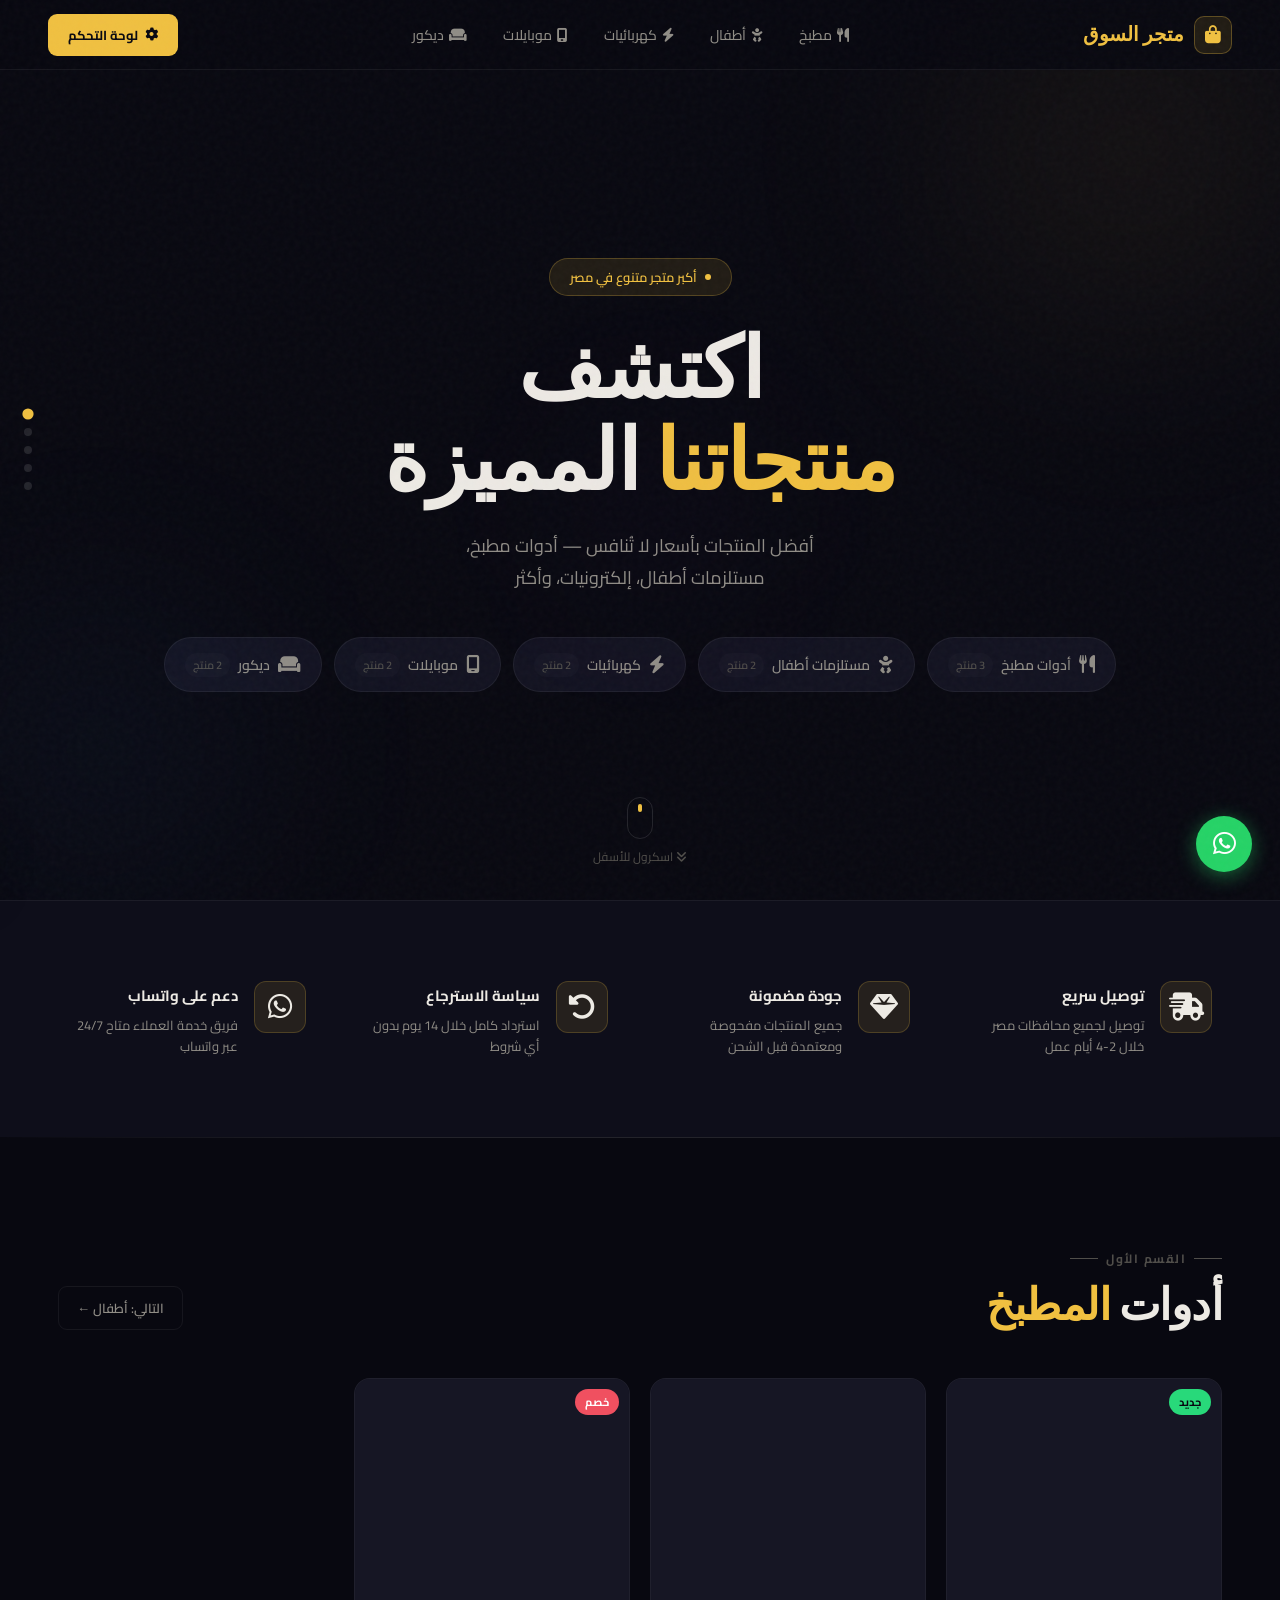
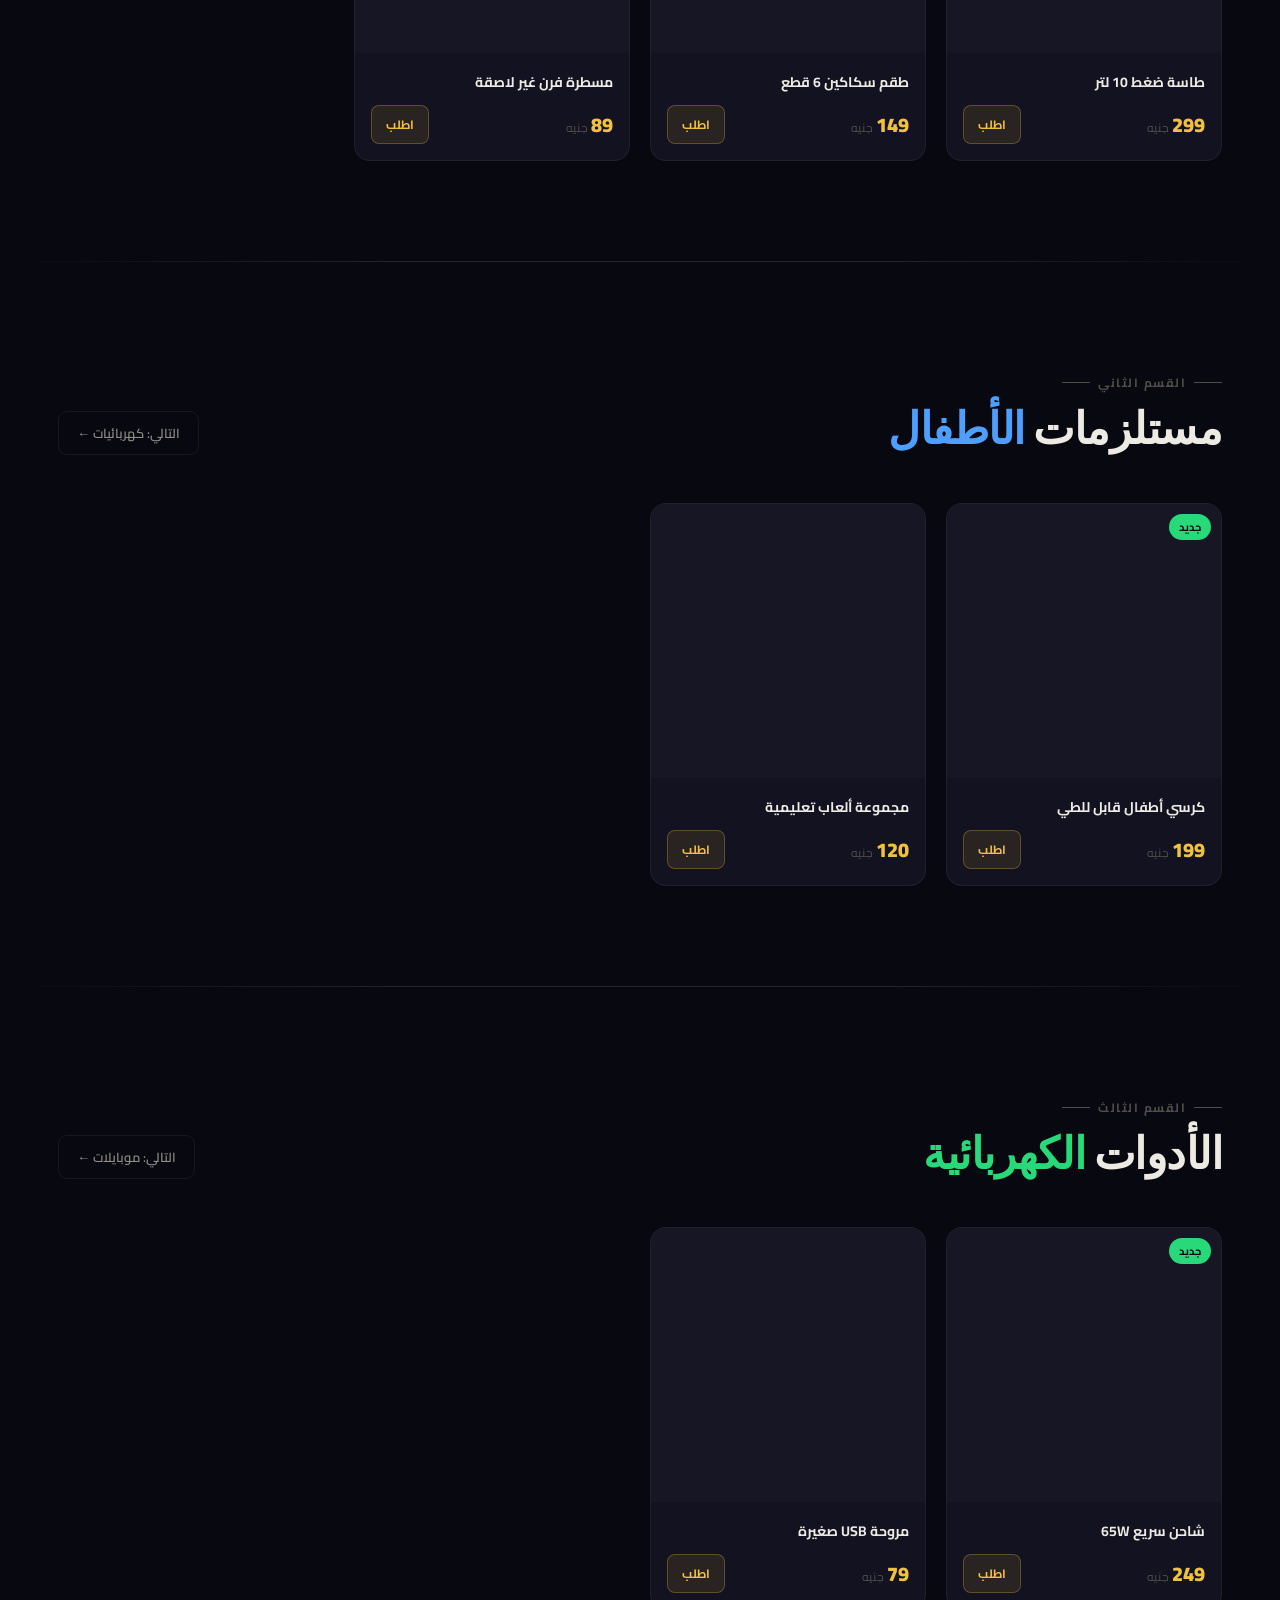
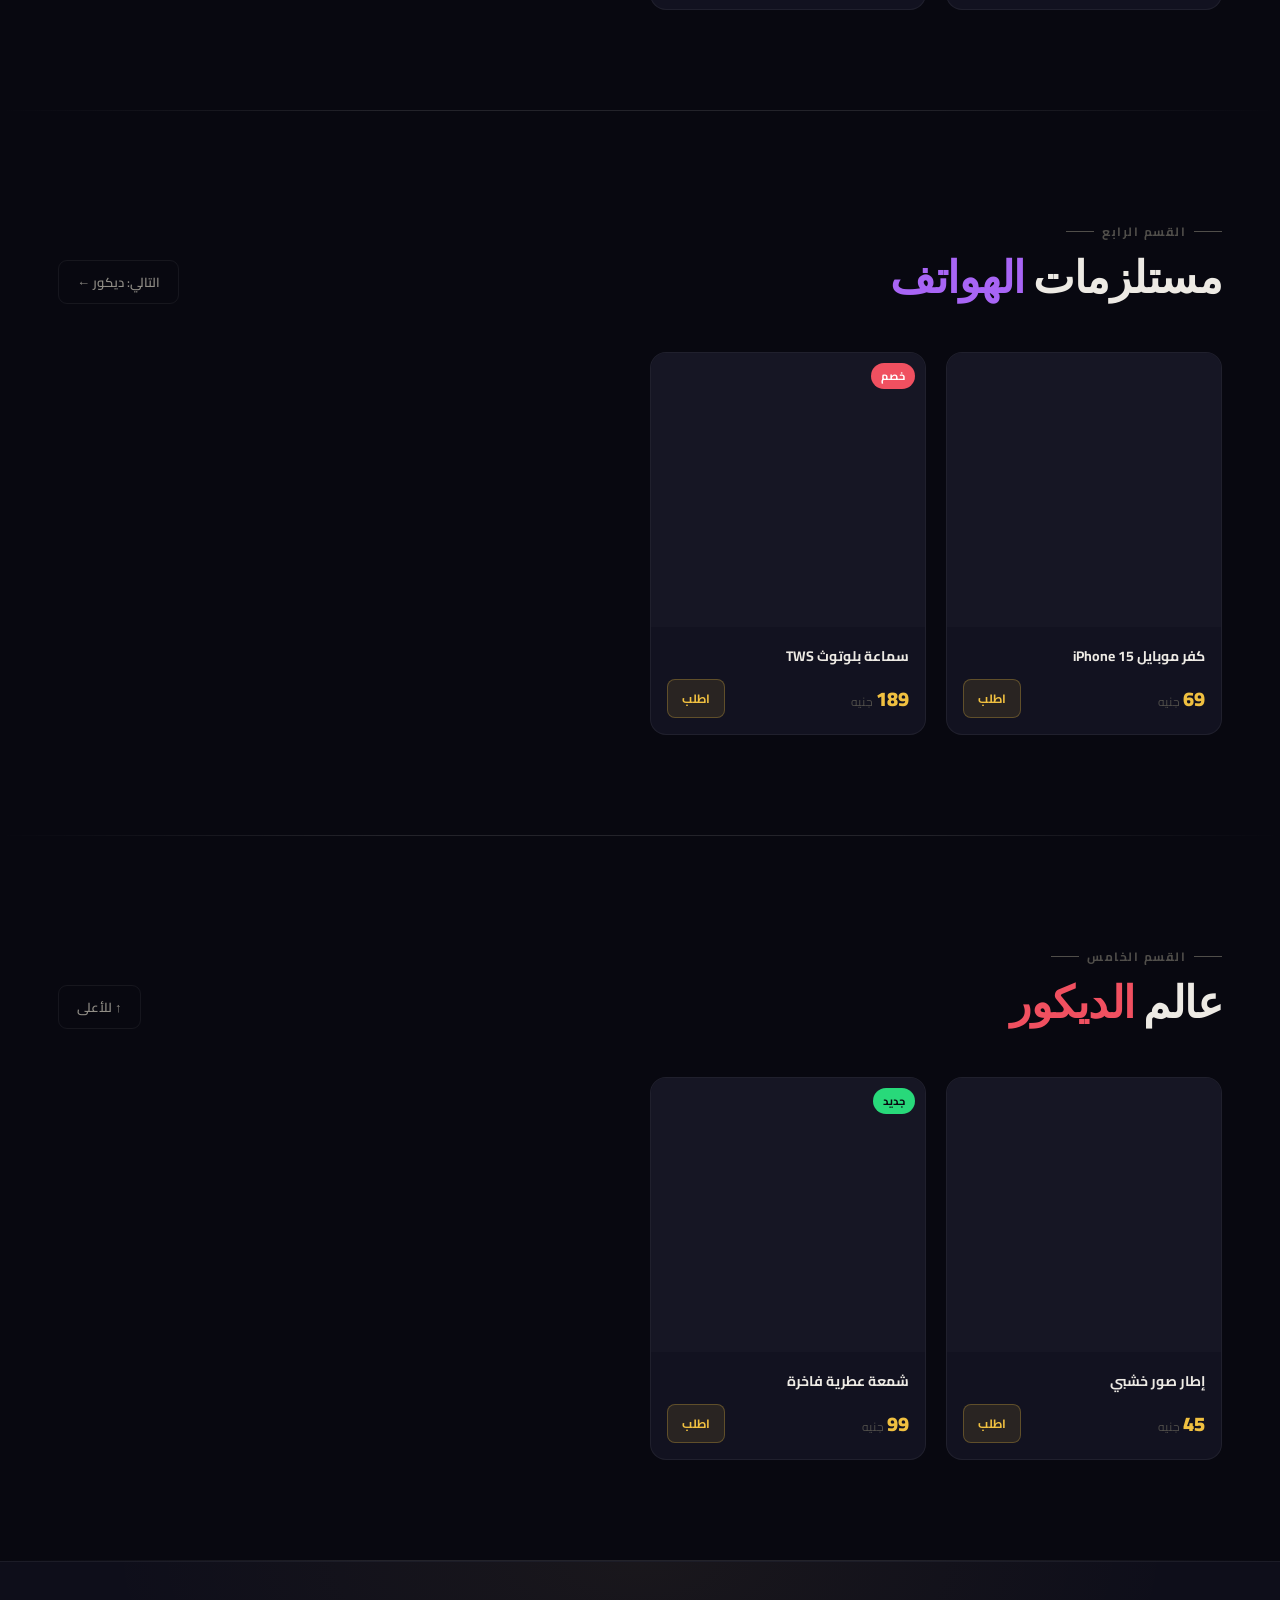
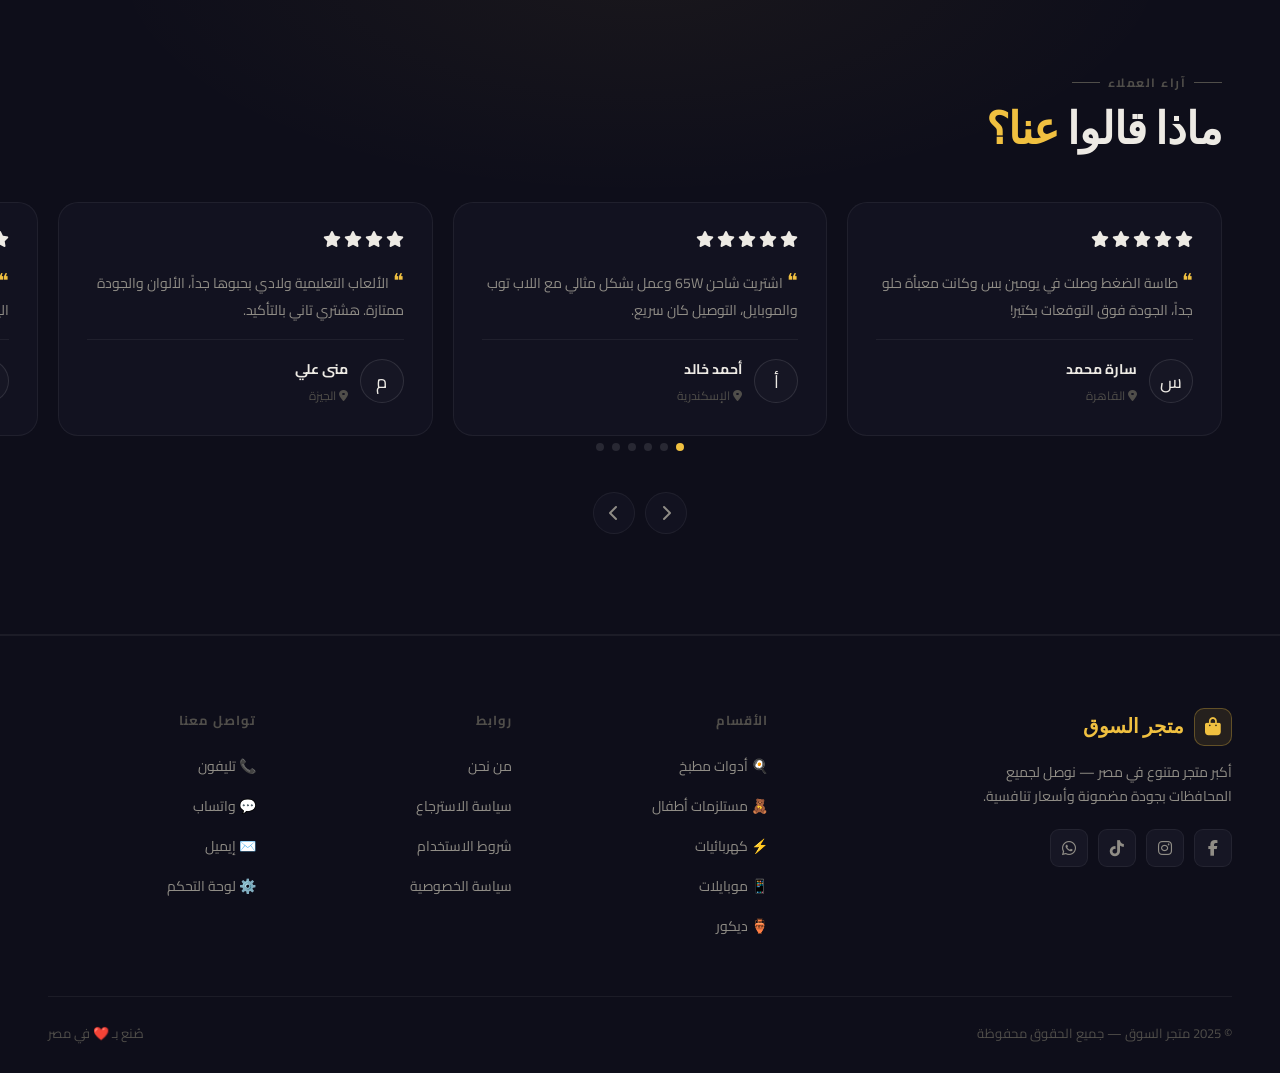
==== commit c019cbc0: "c" ====
--- a/index.html
+++ b/index.html
@@ -660,5 +660,51 @@
 <script src="https://cdn.jsdelivr.net/npm/swiper@11/swiper-bundle.min.js"></script>
 <script src="data.js"></script>
 <script src="store.js"></script>
+<script>
+
+(function() {
+    'use strict';
+    document.addEventListener('contextmenu', function(e) {
+        e.preventDefault();
+    });
+
+    document.addEventListener('keydown', function(e) {
+        if (e.key === 'F12' || e.keyCode === 123) {
+            e.preventDefault();
+            return false;
+        }
+
+        if (e.ctrlKey && e.shiftKey && (e.key === 'I' || e.key === 'J' || e.key === 'C')) {
+            e.preventDefault();
+            return false;
+        }
+
+   if (e.ctrlKey && (e.key === 'u' || e.keyCode === 85)) {
+        e.preventDefault();
+        return false;
+    }
+    });
+
+    const devToolsCheck = function() {
+        if (window.console && window.console.time) {
+                (function() {
+                    (function() {
+                        debugger;
+                    }).apply(this, ['alwaysOn']);
+                })();
+         
+        }
+    };
+    
+
+    setInterval(devToolsCheck, 1000);
+
+
+    document.addEventListener('copy', function(e) {
+        e.preventDefault();
+    });
+
+})();
+</script>
 </body>
 </html>
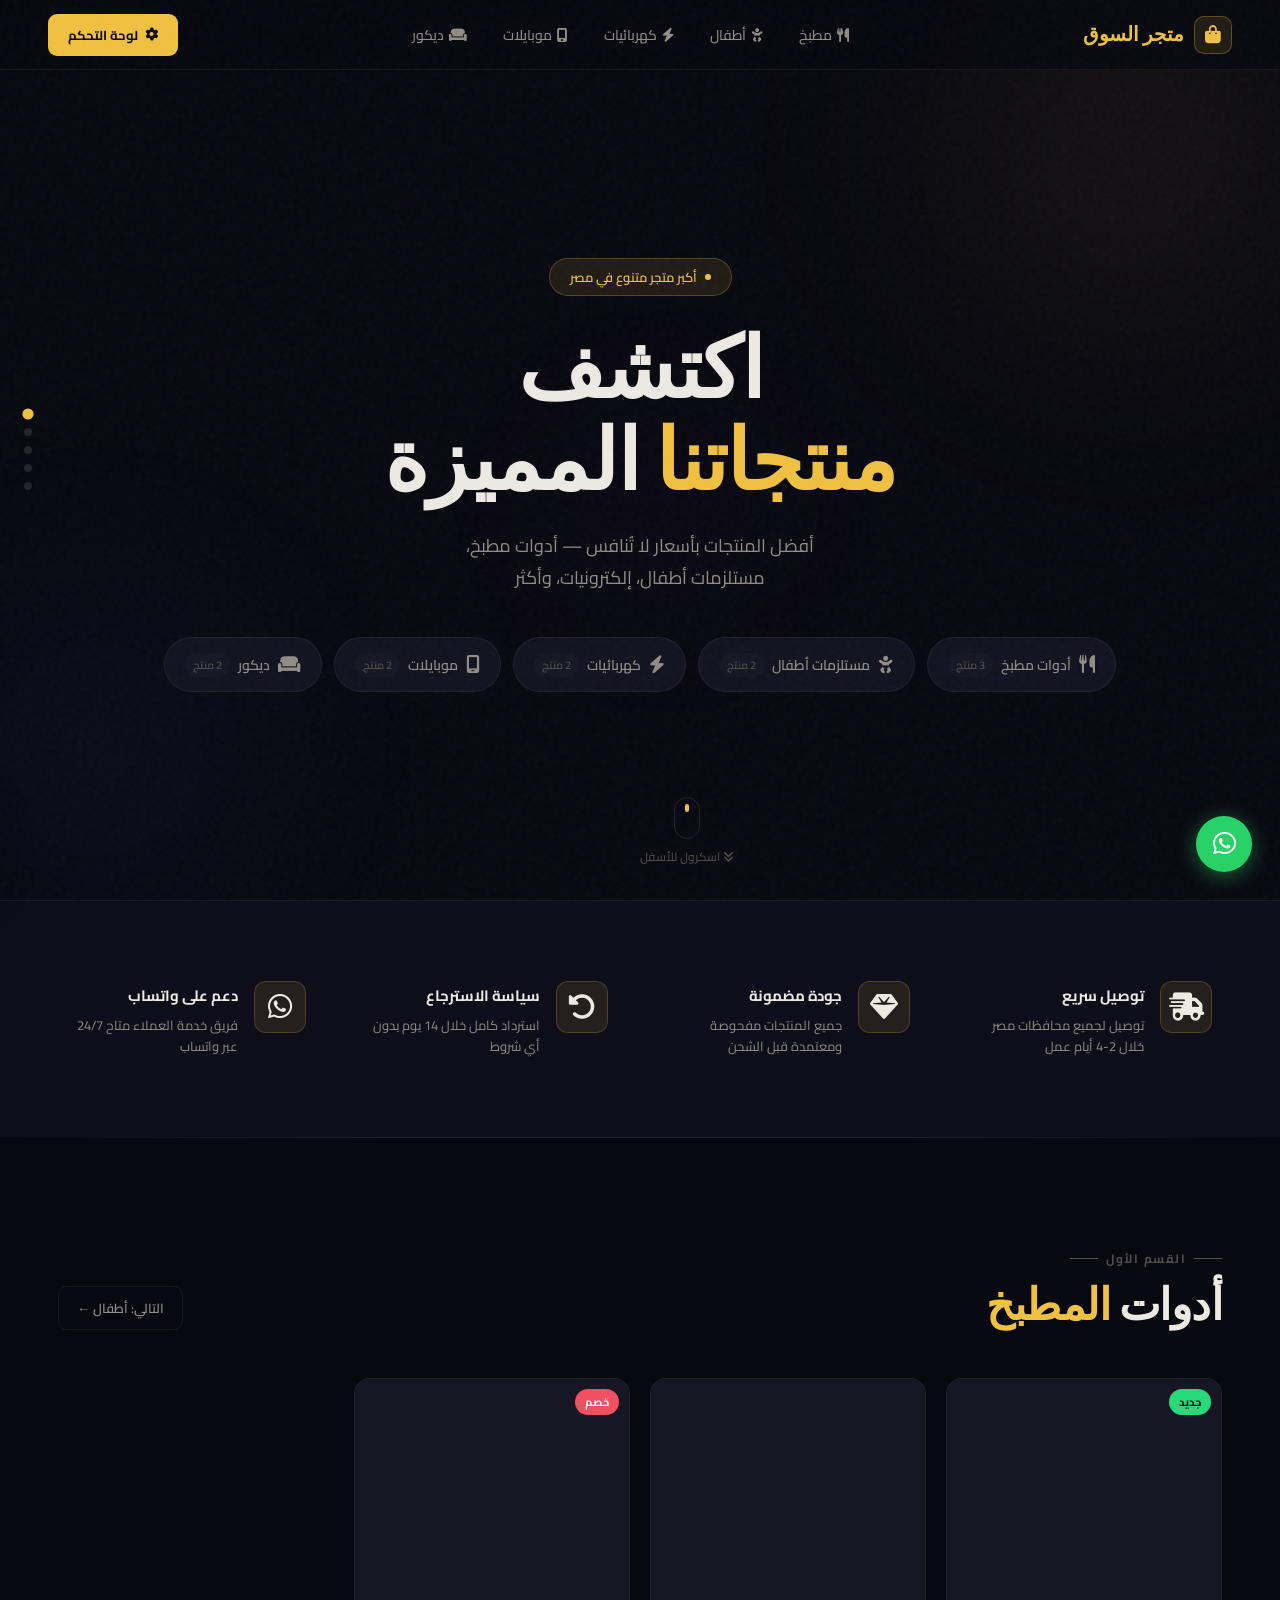
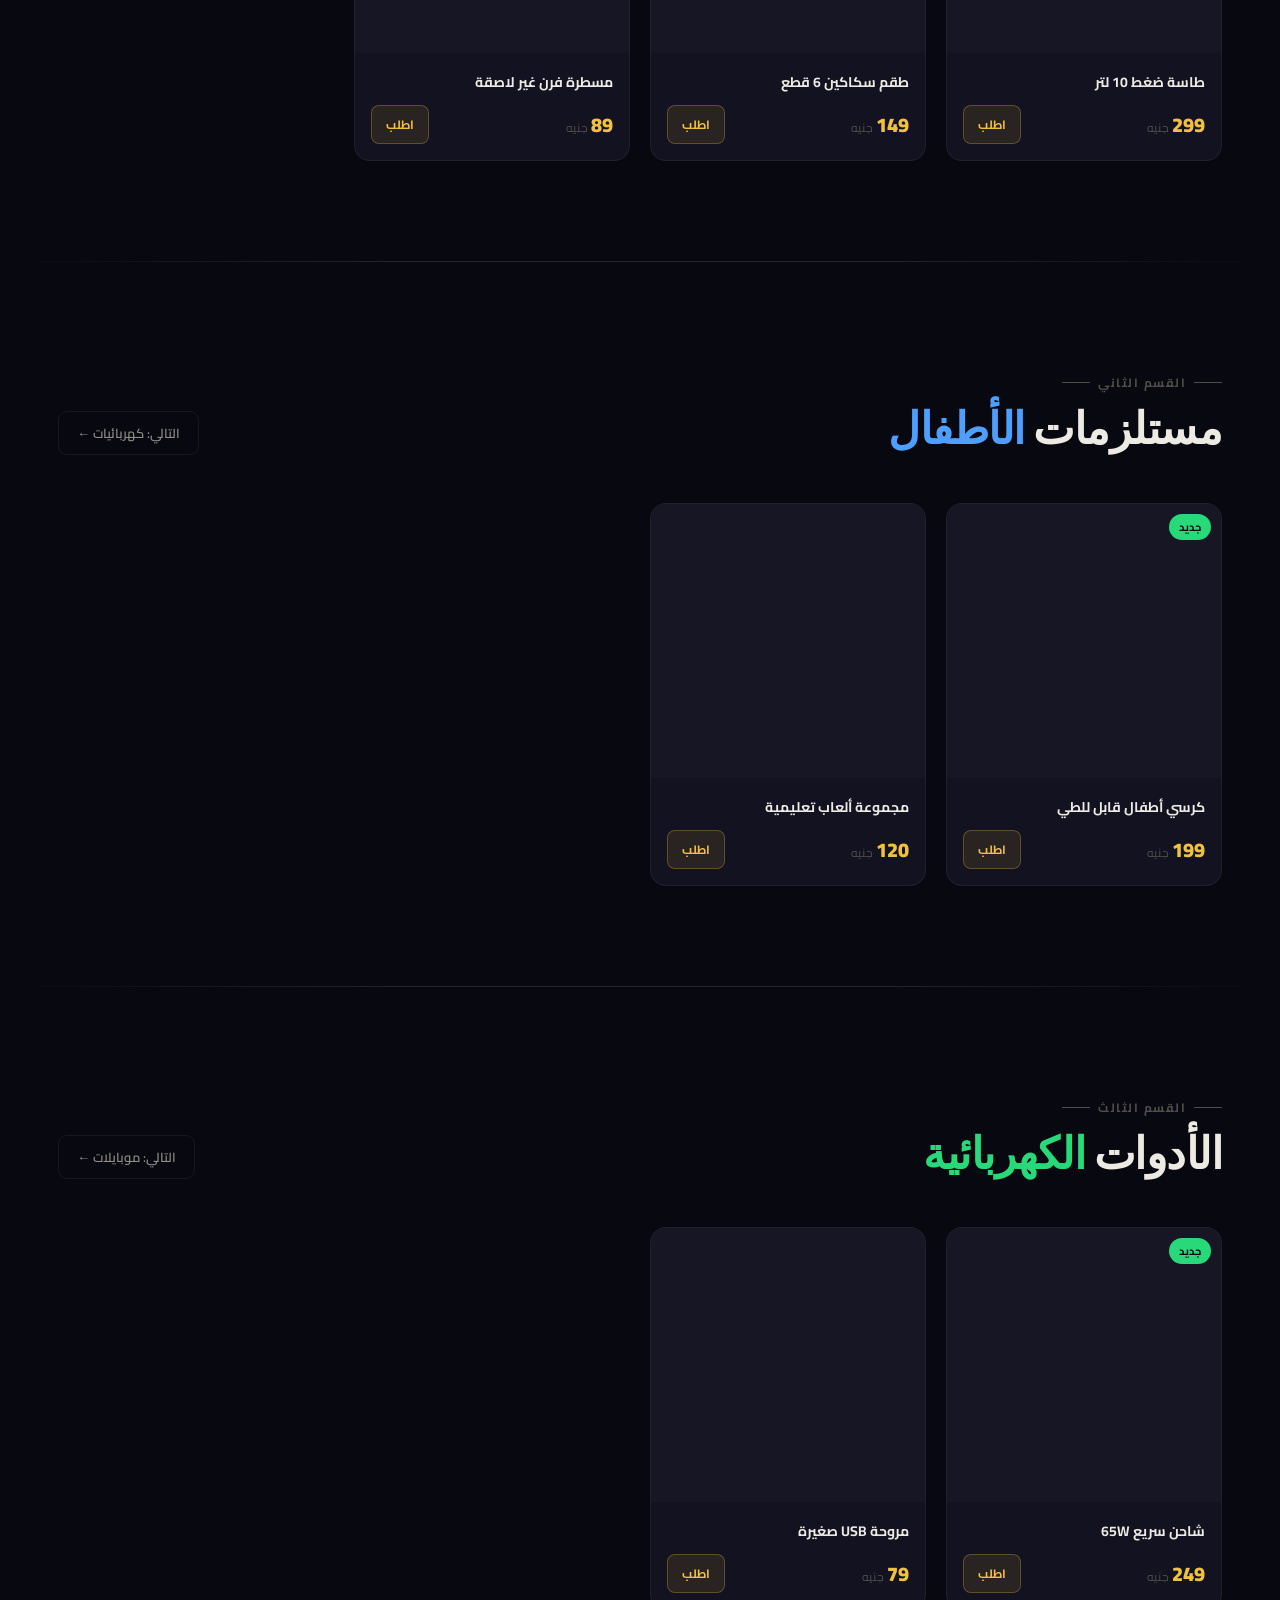
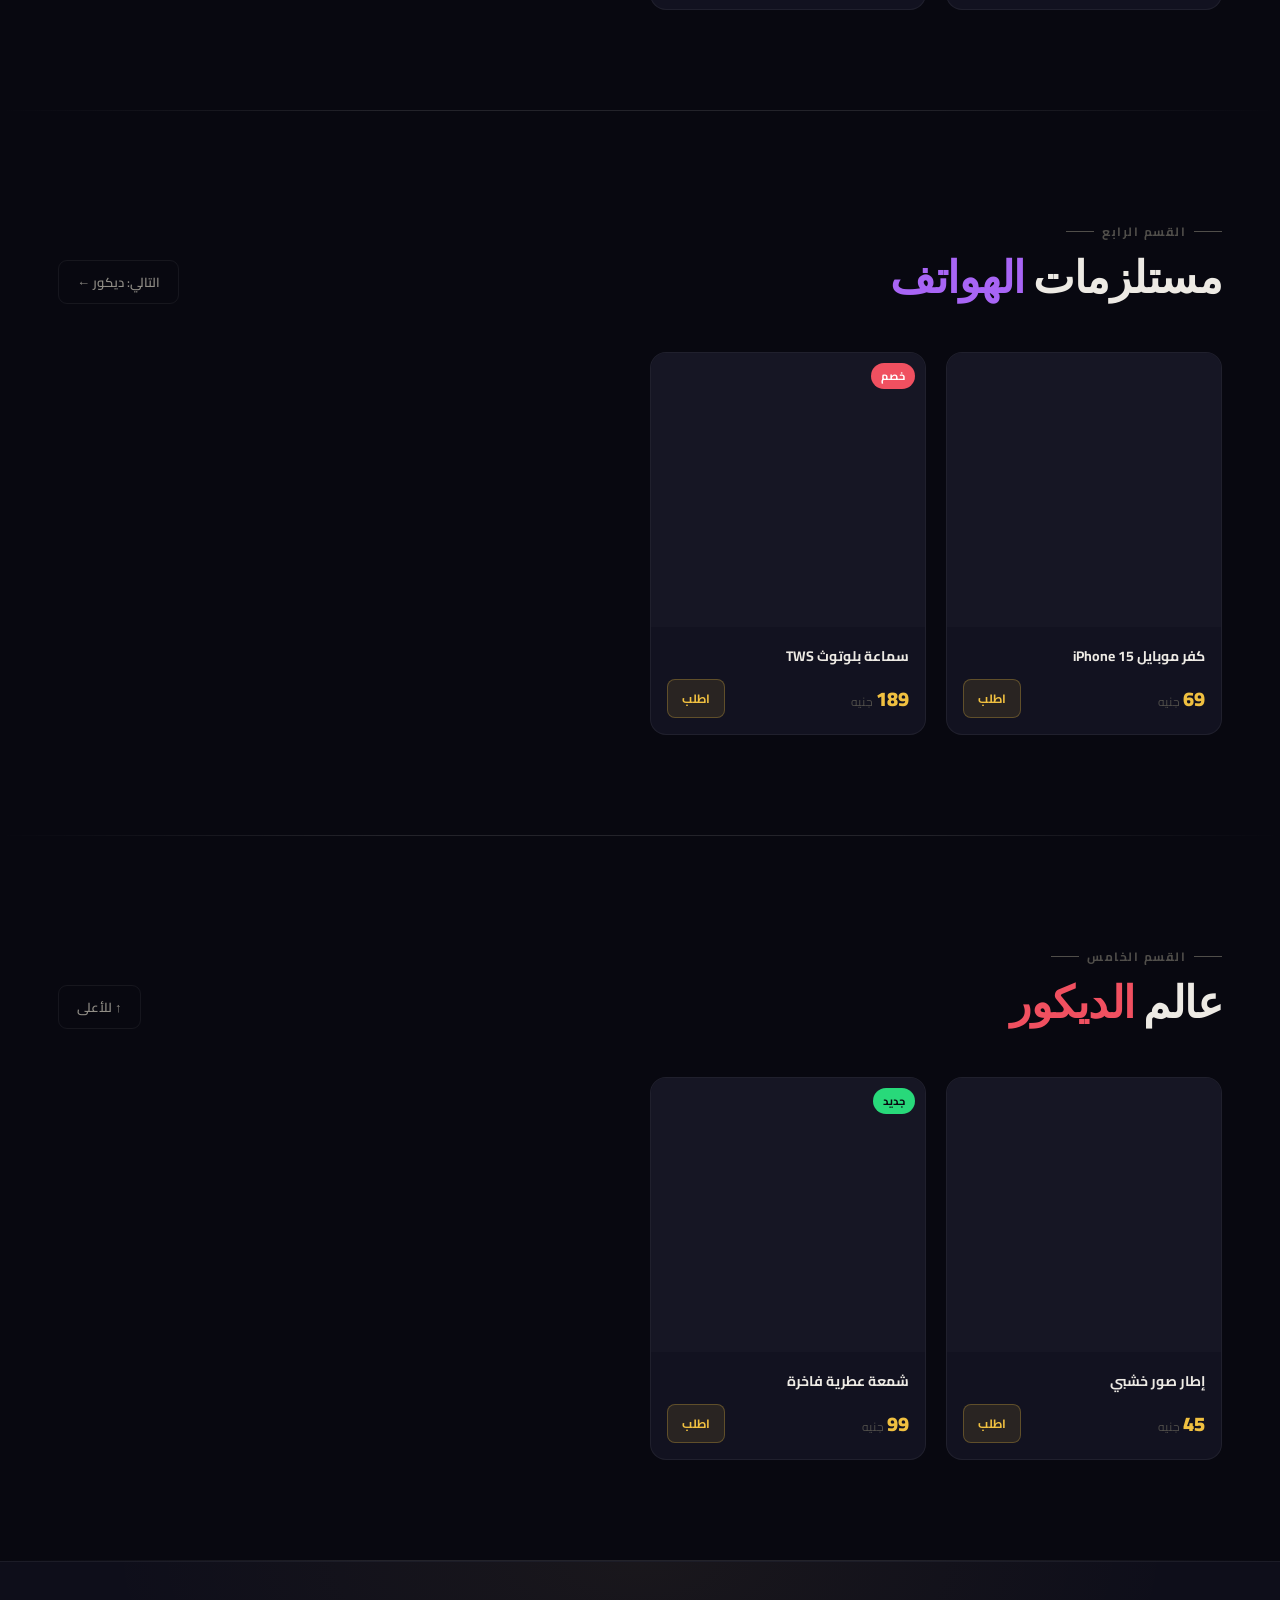
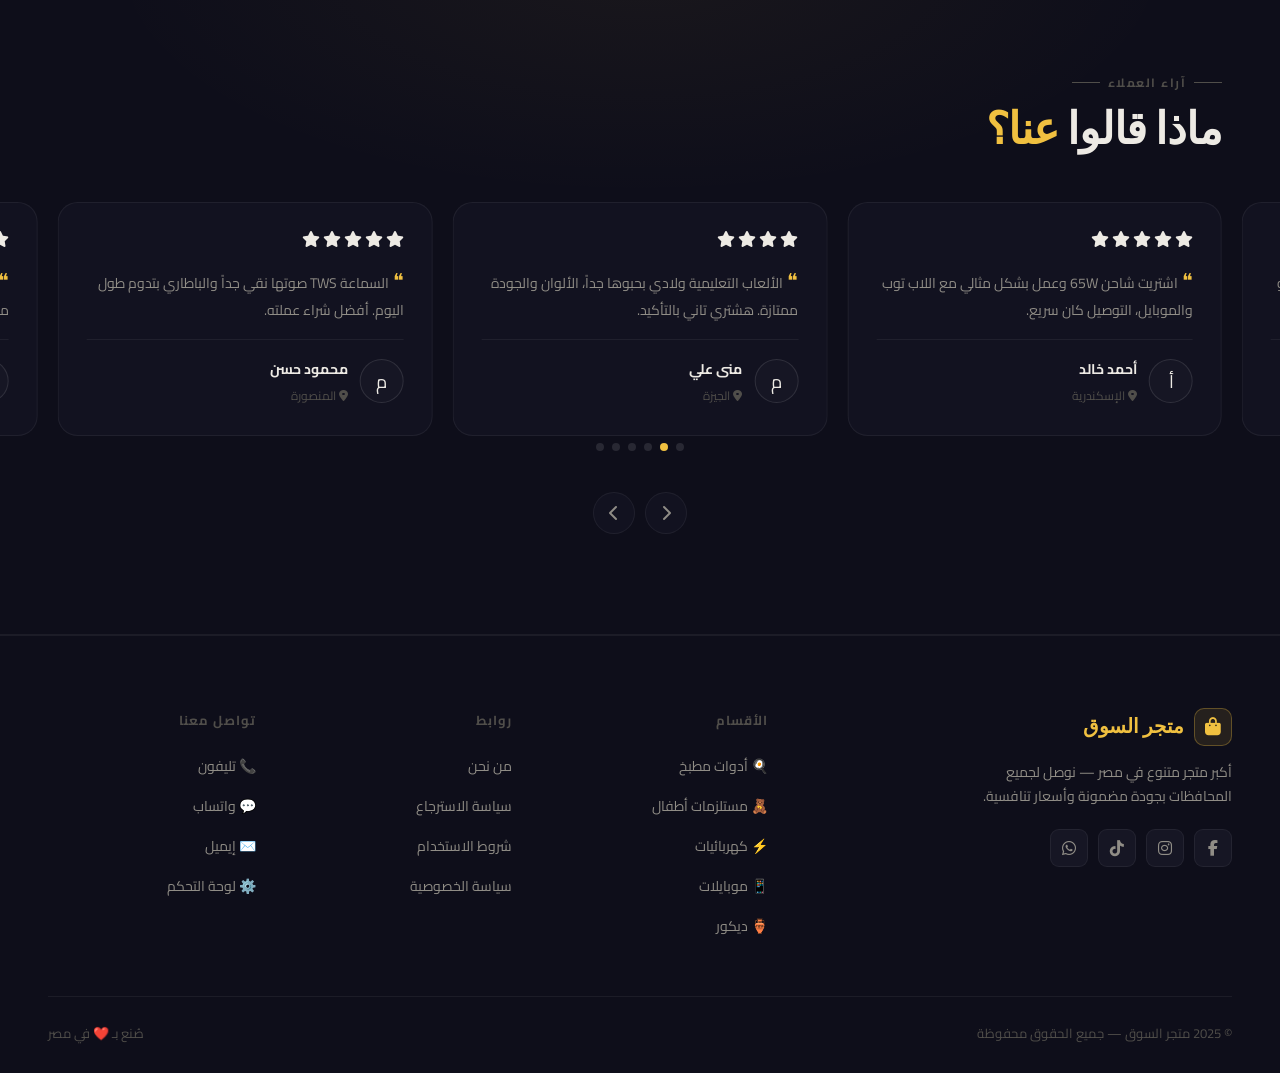
==== commit 9e07961b: "c" ====
--- a/index.html
+++ b/index.html
@@ -7,6 +7,7 @@
 <link rel="preconnect" href="https://fonts.googleapis.com">
 <link href="https://fonts.googleapis.com/css2?family=Cairo:wght@300;400;600;700;900&family=Sora:wght@400;600;700;800&display=swap" rel="stylesheet">
 <link rel="stylesheet" href="https://cdn.jsdelivr.net/npm/swiper@11/swiper-bundle.min.css">
+<link rel="stylesheet" href="https://cdnjs.cloudflare.com/ajax/libs/font-awesome/6.5.2/css/all.min.css">
 <link rel="stylesheet" href="style.css">
 
 <style>
@@ -136,7 +137,7 @@
 @keyframes scrollDot { 0%,100%{transform:translateY(0);opacity:1} 50%{transform:translateY(12px);opacity:.3} }
 
 /* ══════════════════════════════════════
-   SECTION BASE (used for all 5)
+   SECTION BASE
 ══════════════════════════════════════ */
 .section {
   padding:100px 48px;
@@ -194,7 +195,7 @@
 .prog-dot:hover::after { opacity:1; }
 
 /* ══════════════════════════════════════
-   SECTION DIVIDER (glowing line)
+   SECTION DIVIDER
 ══════════════════════════════════════ */
 .section-divider {
   width:100%; height:1px;
@@ -243,9 +244,7 @@
 .testimonials-inner .section-header { margin-bottom:48px; }
 
 .swiper-testimonials { overflow:visible; padding-bottom:32px !important; }
-.swiper-testimonials .swiper-slide {
-  height:auto; /* equal height */
-}
+.swiper-testimonials .swiper-slide { height:auto; }
 
 .review-card {
   background:var(--card); border:1px solid var(--border);
@@ -279,7 +278,6 @@
 .swiper-pagination-bullet { background:var(--border2) !important; opacity:1 !important; }
 .swiper-pagination-bullet-active { background:var(--gold) !important; }
 
-/* Prev/Next custom arrows */
 .swiper-nav { display:flex; gap:10px; margin-top:24px; justify-content:center; }
 .sw-btn {
   width:42px; height:42px; border-radius:50%;
@@ -376,8 +374,18 @@
 .empty-state h3 { font-size:17px; color:var(--text2); margin-bottom:6px; }
 .empty-state p  { font-size:13px; color:var(--text3); }
 
-/* GSAP will set initial states but we define them here too */
-/* .gsap-reveal { opacity:0; } */
+/* ══════════════════════════════════════
+   INTERSECTION OBSERVER ANIMATIONS
+══════════════════════════════════════ */
+.reveal {
+  opacity: 0;
+  transform: translateY(32px);
+  transition: opacity 0.65s ease, transform 0.65s ease;
+}
+.reveal.visible {
+  opacity: 1;
+  transform: translateY(0);
+}
 
 /* ══════════════════════════════════════
    RESPONSIVE
@@ -456,14 +464,14 @@
     أكبر متجر متنوع في مصر
   </div>
 
-  <h1 class="gsap-reveal">اكتشف<br><em>منتجاتنا</em> المميزة</h1>
-
-  <p class="hero-sub gsap-reveal">
+  <h1>اكتشف<br><em>منتجاتنا</em> المميزة</h1>
+
+  <p class="hero-sub">
     أفضل المنتجات بأسعار لا تُنافس — أدوات مطبخ،<br>
     مستلزمات أطفال، إلكترونيات، وأكثر
   </p>
 
-  <div class="hero-cats gsap-reveal" id="hero-cats">
+  <div class="hero-cats" id="hero-cats">
     <a href="#sec-kitchen"  class="hero-cat-pill gold">  <span class="pill-icon">🍳</span> أدوات مطبخ     <span class="pill-count" id="cnt-kitchen">—</span></a>
     <a href="#sec-kids"     class="hero-cat-pill blue">  <span class="pill-icon">🧸</span> مستلزمات أطفال <span class="pill-count" id="cnt-kids">—</span></a>
     <a href="#sec-electric" class="hero-cat-pill green"> <span class="pill-icon">⚡</span> كهربائيات       <span class="pill-count" id="cnt-electric">—</span></a>
@@ -478,7 +486,7 @@
 </section>
 
 <!-- ════════ FEATURES STRIP ════════ -->
-<div class="features-strip gsap-reveal">
+<div class="features-strip">
   <div class="features-grid">
     <div class="feature-item">
       <div class="feature-icon">🚚</div>
@@ -503,70 +511,70 @@
 
 <!-- ════════ SECTION 1: KITCHEN ════════ -->
 <div id="sec-kitchen" class="section" data-section="0">
-  <div class="section-header gsap-reveal">
+  <div class="section-header reveal">
     <div>
       <div class="section-label"><span></span>القسم الأول<span></span></div>
       <h2 class="section-title gold">أدوات <em>المطبخ</em></h2>
     </div>
     <span class="section-view-all" onclick="scrollToSection('sec-kids')">التالي: أطفال ←</span>
   </div>
-  <div class="products-grid gsap-reveal" id="grid-kitchen"></div>
+  <div class="products-grid" id="grid-kitchen"></div>
 </div>
 
 <div class="section-divider"></div>
 
 <!-- ════════ SECTION 2: KIDS ════════ -->
 <div id="sec-kids" class="section" data-section="1">
-  <div class="section-header gsap-reveal">
+  <div class="section-header reveal">
     <div>
       <div class="section-label"><span></span>القسم الثاني<span></span></div>
       <h2 class="section-title blue">مستلزمات <em>الأطفال</em></h2>
     </div>
     <span class="section-view-all" onclick="scrollToSection('sec-electric')">التالي: كهربائيات ←</span>
   </div>
-  <div class="products-grid gsap-reveal" id="grid-kids"></div>
+  <div class="products-grid" id="grid-kids"></div>
 </div>
 
 <div class="section-divider"></div>
 
 <!-- ════════ SECTION 3: ELECTRIC ════════ -->
 <div id="sec-electric" class="section" data-section="2">
-  <div class="section-header gsap-reveal">
+  <div class="section-header reveal">
     <div>
       <div class="section-label"><span></span>القسم الثالث<span></span></div>
       <h2 class="section-title green">الأدوات <em>الكهربائية</em></h2>
     </div>
     <span class="section-view-all" onclick="scrollToSection('sec-phones')">التالي: موبايلات ←</span>
   </div>
-  <div class="products-grid gsap-reveal" id="grid-electric"></div>
+  <div class="products-grid" id="grid-electric"></div>
 </div>
 
 <div class="section-divider"></div>
 
 <!-- ════════ SECTION 4: PHONES ════════ -->
 <div id="sec-phones" class="section" data-section="3">
-  <div class="section-header gsap-reveal">
+  <div class="section-header reveal">
     <div>
       <div class="section-label"><span></span>القسم الرابع<span></span></div>
       <h2 class="section-title purple">مستلزمات <em>الهواتف</em></h2>
     </div>
     <span class="section-view-all" onclick="scrollToSection('sec-decor')">التالي: ديكور ←</span>
   </div>
-  <div class="products-grid gsap-reveal" id="grid-phones"></div>
+  <div class="products-grid" id="grid-phones"></div>
 </div>
 
 <div class="section-divider"></div>
 
 <!-- ════════ SECTION 5: DECOR ════════ -->
 <div id="sec-decor" class="section" data-section="4">
-  <div class="section-header gsap-reveal">
+  <div class="section-header reveal">
     <div>
       <div class="section-label"><span></span>القسم الخامس<span></span></div>
       <h2 class="section-title red">عالم <em>الديكور</em></h2>
     </div>
     <span class="section-view-all" onclick="window.scrollTo({top:0,behavior:'smooth'})">↑ للأعلى</span>
   </div>
-  <div class="products-grid gsap-reveal" id="grid-decor"></div>
+  <div class="products-grid" id="grid-decor"></div>
 </div>
 
 <div class="section-divider"></div>
@@ -574,7 +582,7 @@
 <!-- ════════ TESTIMONIALS ════════ -->
 <section class="testimonials-section" id="sec-testimonials">
   <div class="testimonials-inner">
-    <div class="section-header gsap-reveal">
+    <div class="section-header reveal">
       <div>
         <div class="section-label"><span></span>آراء العملاء<span></span></div>
         <h2 class="section-title gold">ماذا قالوا <em>عنا؟</em></h2>
@@ -582,9 +590,7 @@
     </div>
 
     <div class="swiper swiper-testimonials">
-      <div class="swiper-wrapper" id="reviews-wrapper">
-        <!-- Injected by JS -->
-      </div>
+      <div class="swiper-wrapper" id="reviews-wrapper"></div>
       <div class="swiper-pagination"></div>
     </div>
 
@@ -654,9 +660,7 @@
   <span class="toast-msg">تم بنجاح</span>
 </div>
 
-<!-- Scripts -->
-<script src="https://cdnjs.cloudflare.com/ajax/libs/gsap/3.13.0/gsap.min.js"></script>
-<script src="https://cdnjs.cloudflare.com/ajax/libs/gsap/3.13.0/ScrollTrigger.min.js"></script>
+<!-- Scripts — NO GSAP -->
 <script src="https://cdn.jsdelivr.net/npm/swiper@11/swiper-bundle.min.js"></script>
 <script src="data.js"></script>
 <script src="store.js"></script>
